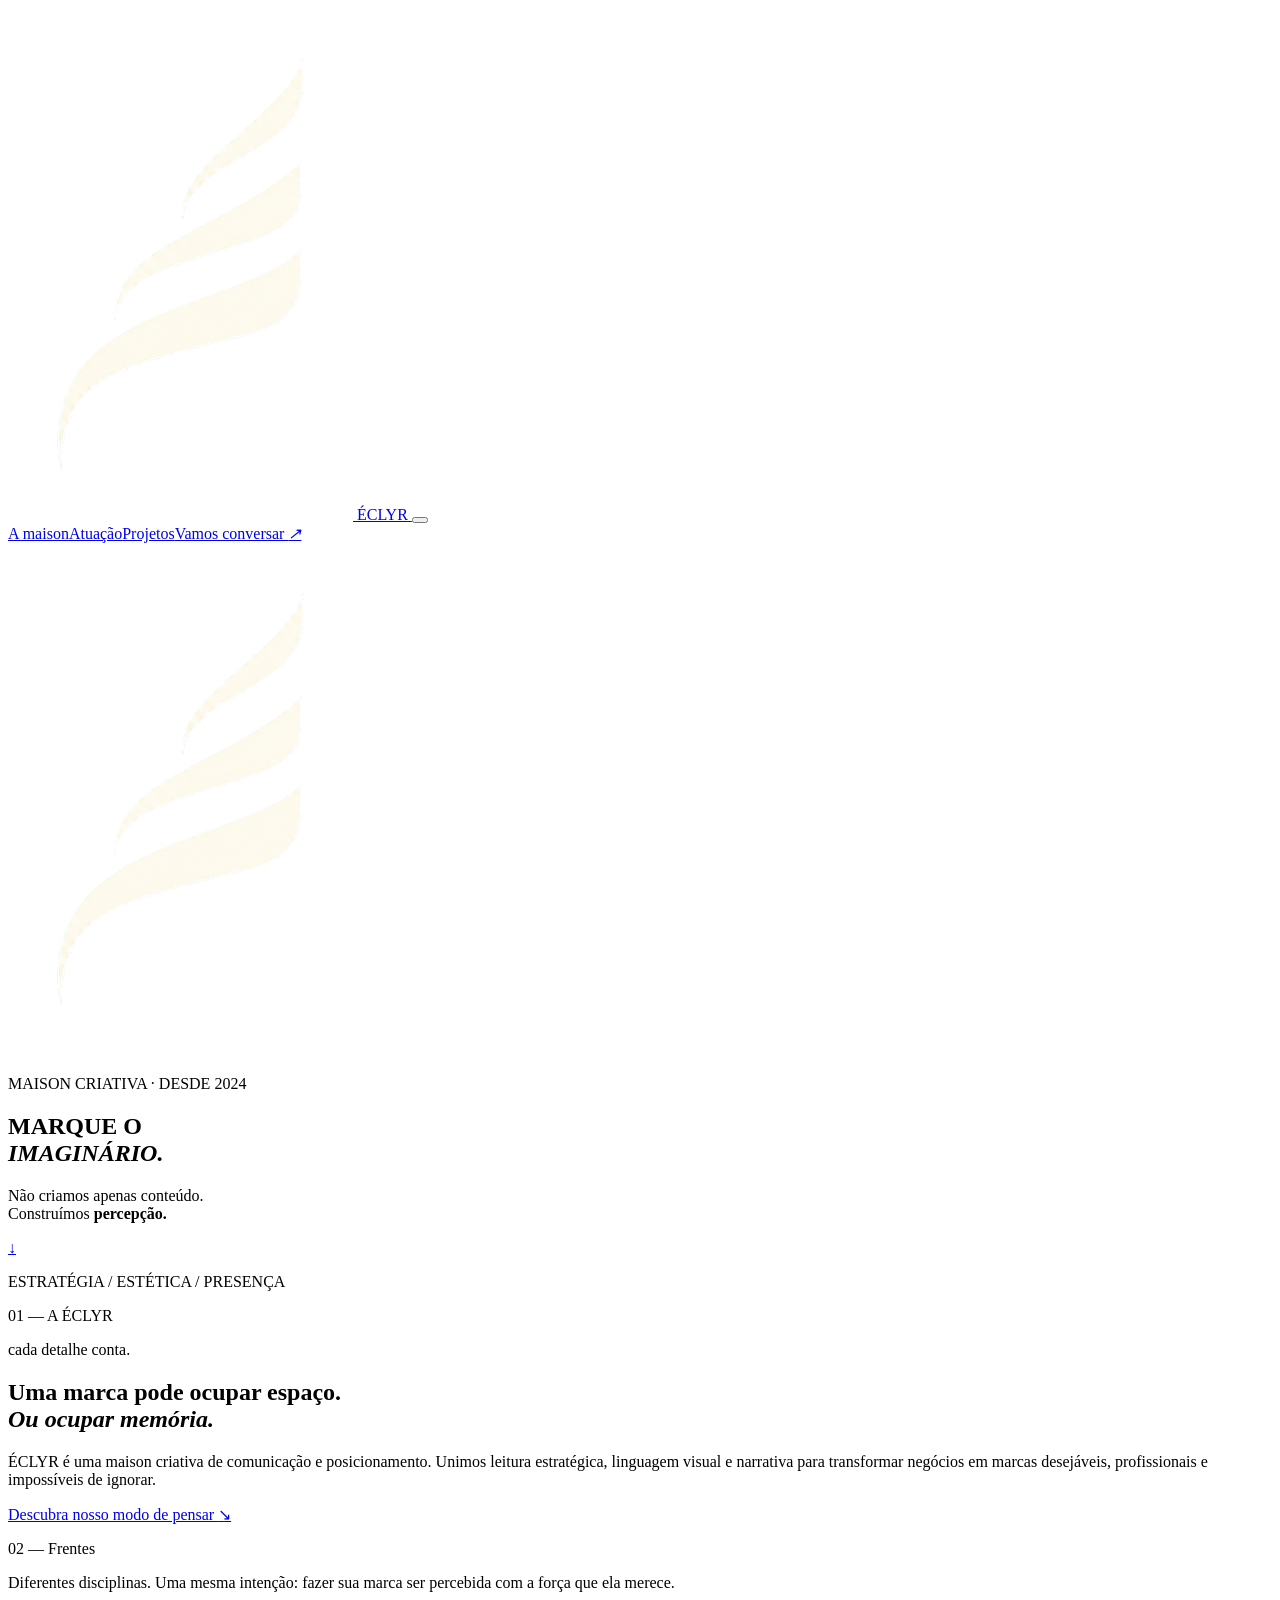
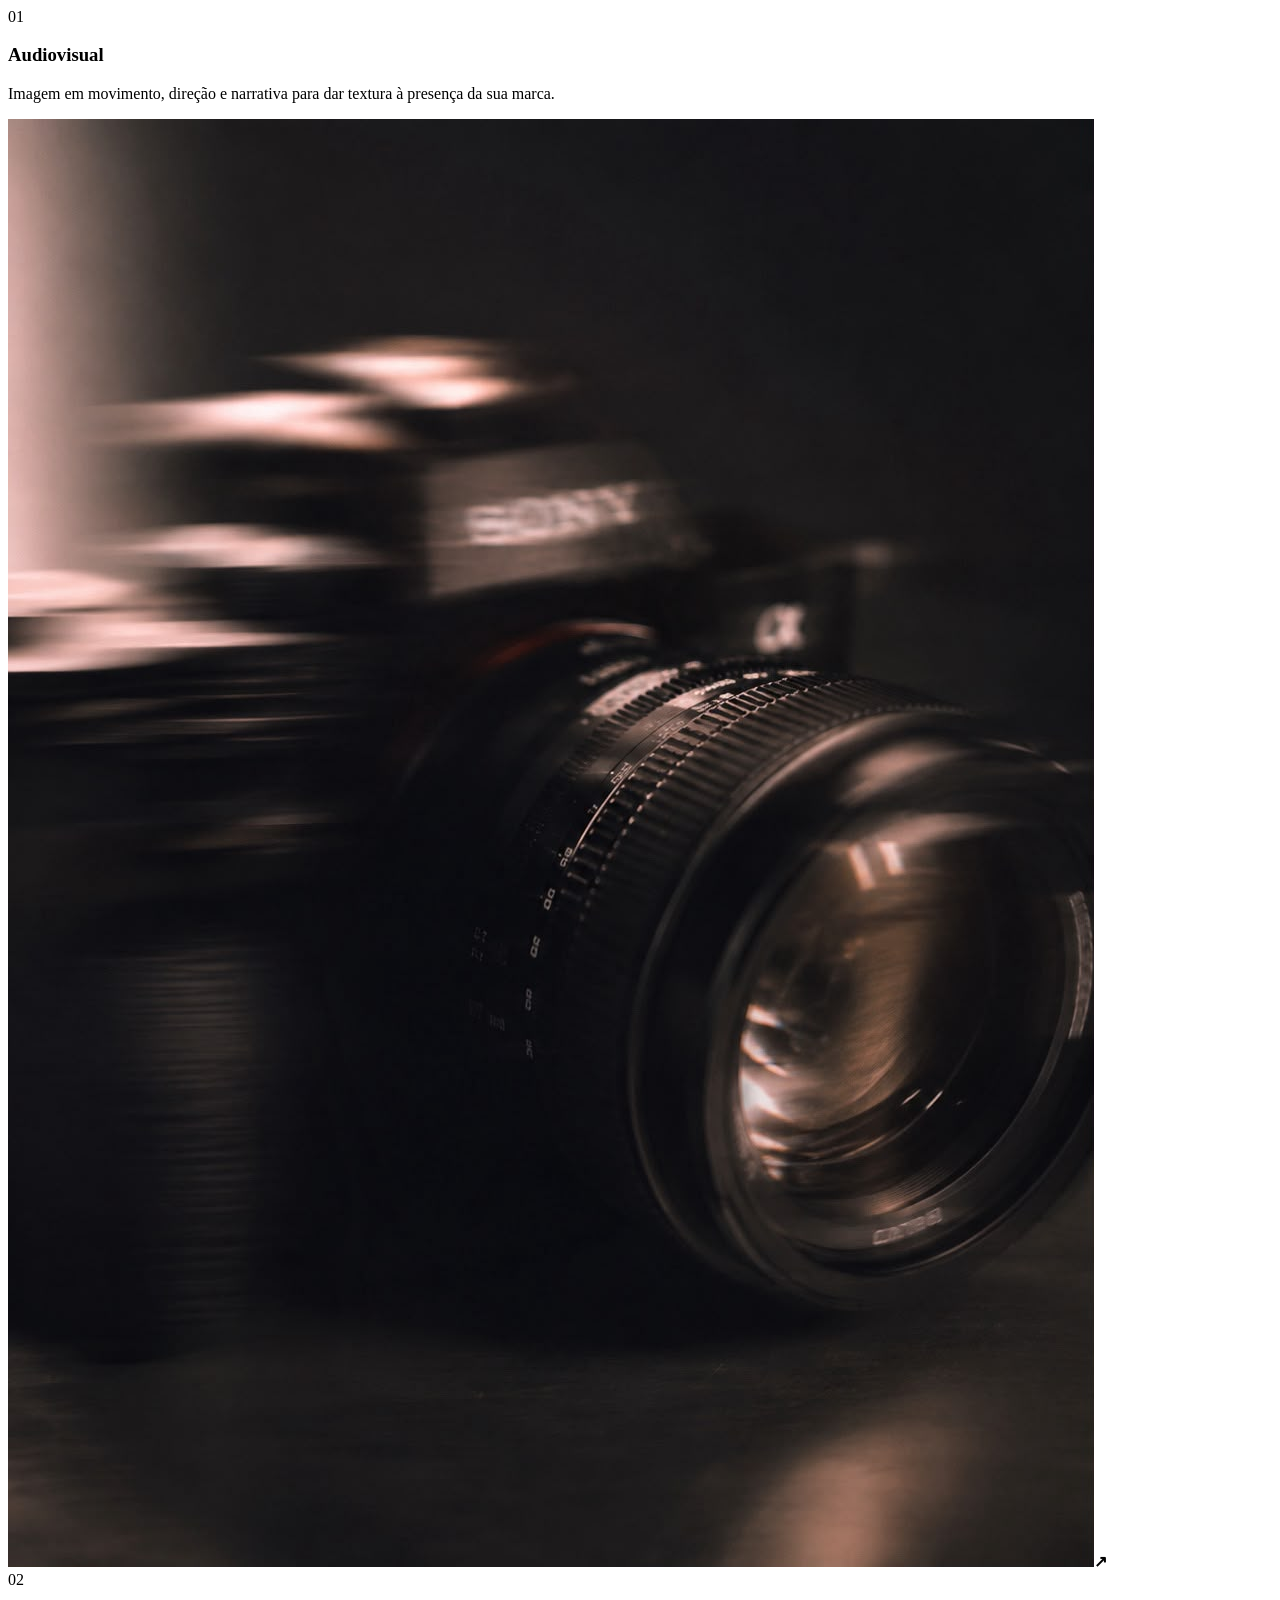
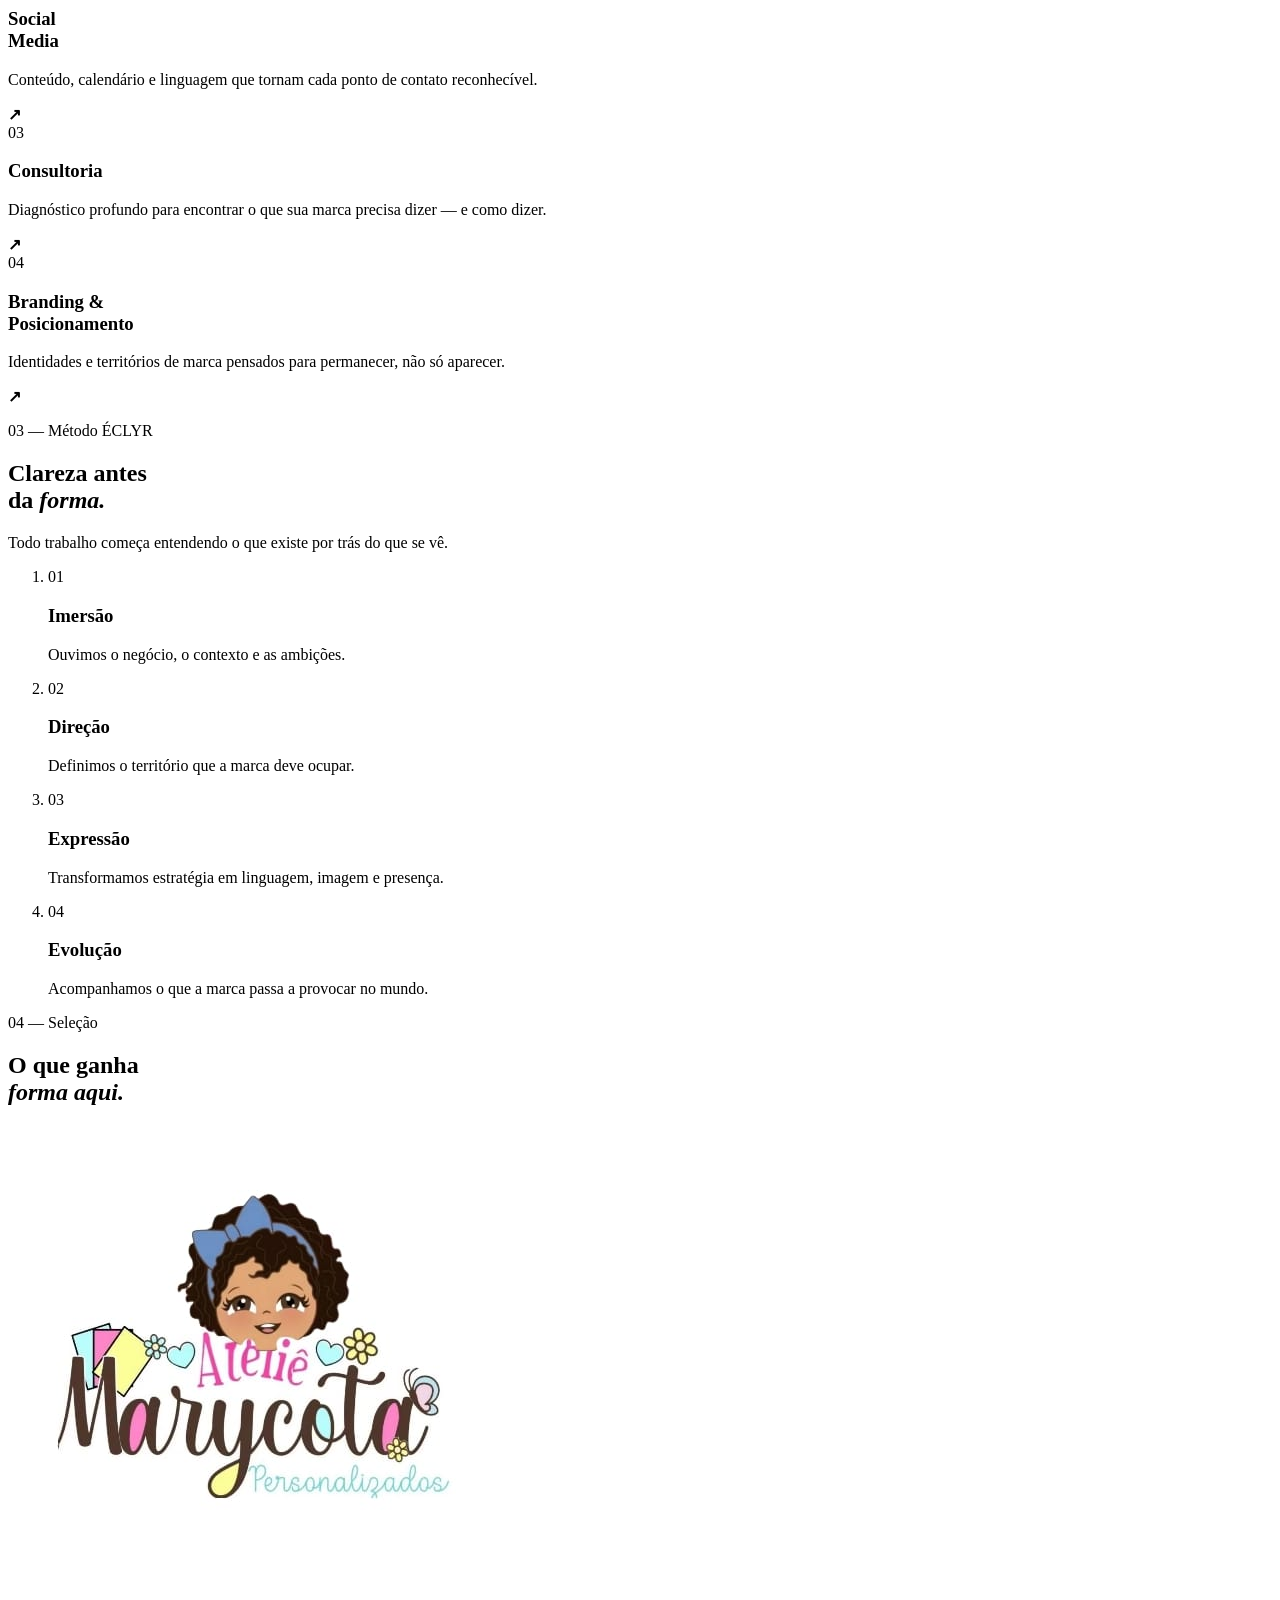
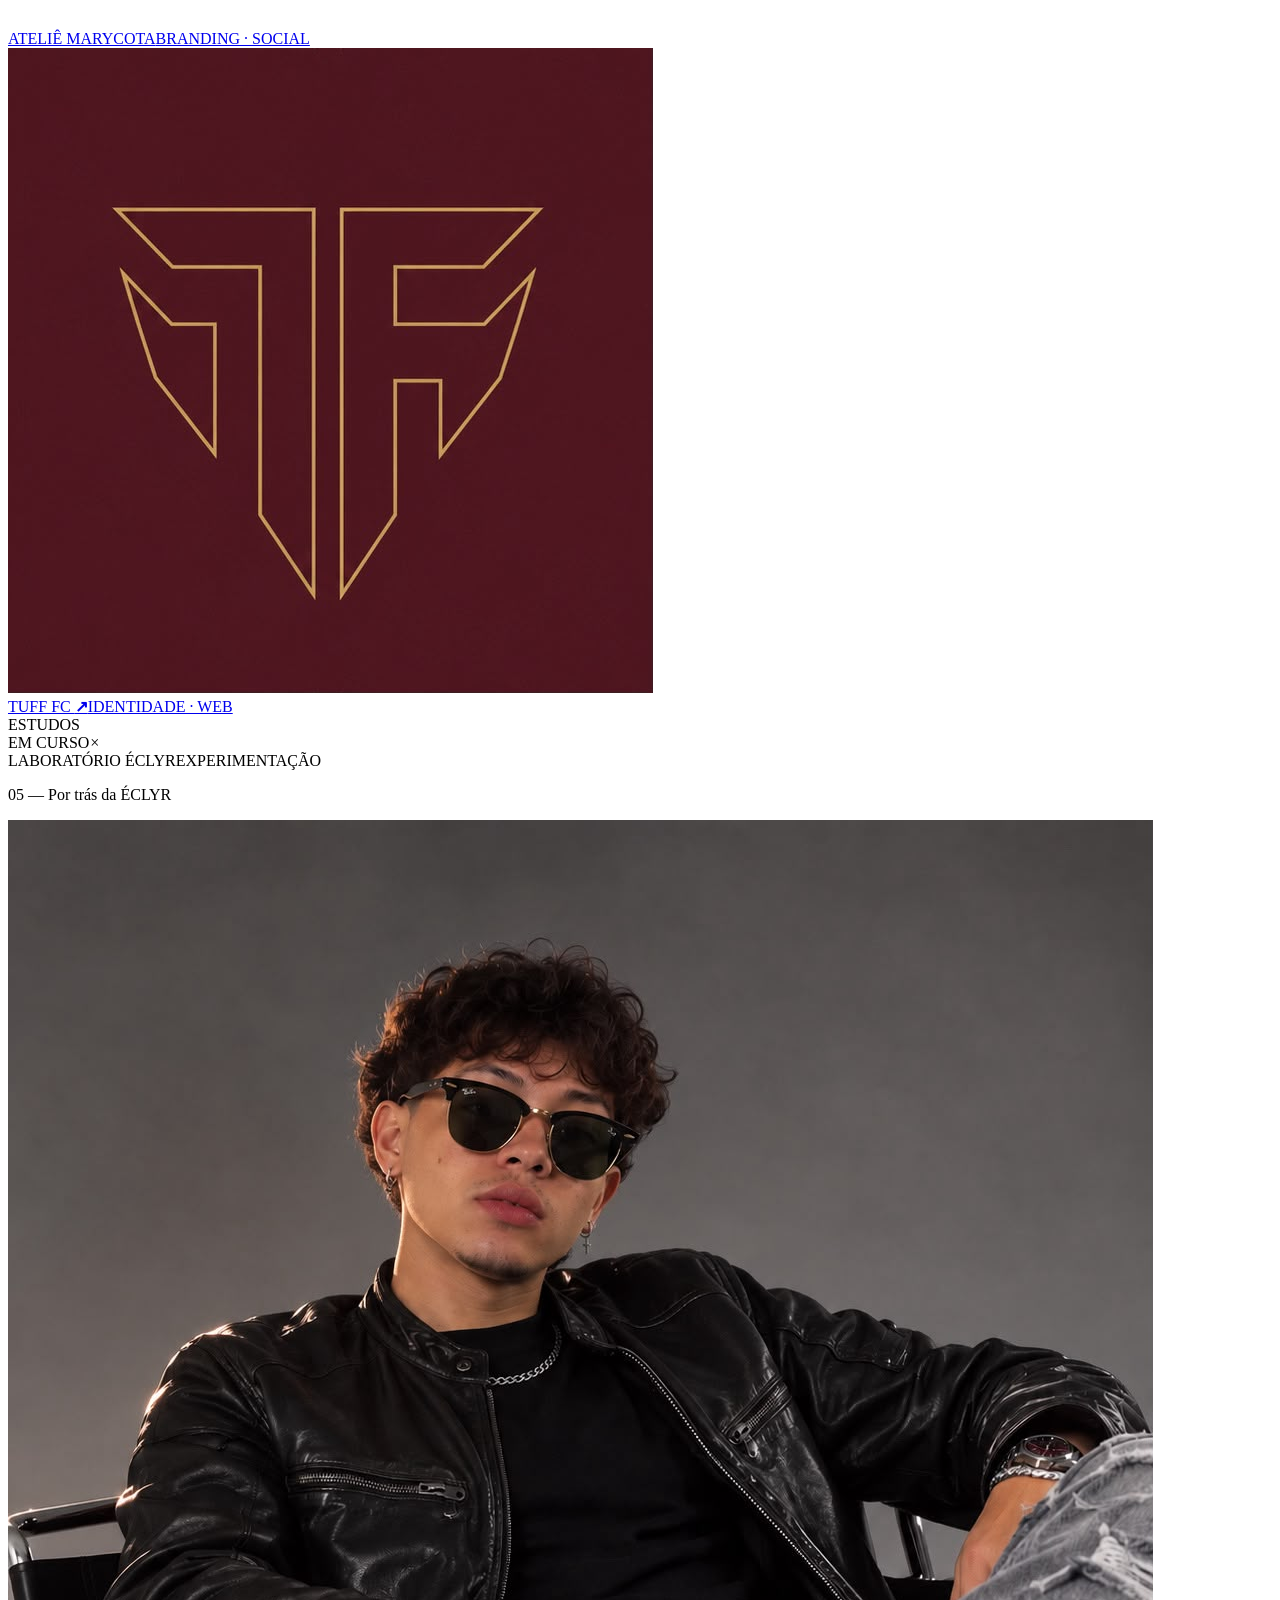
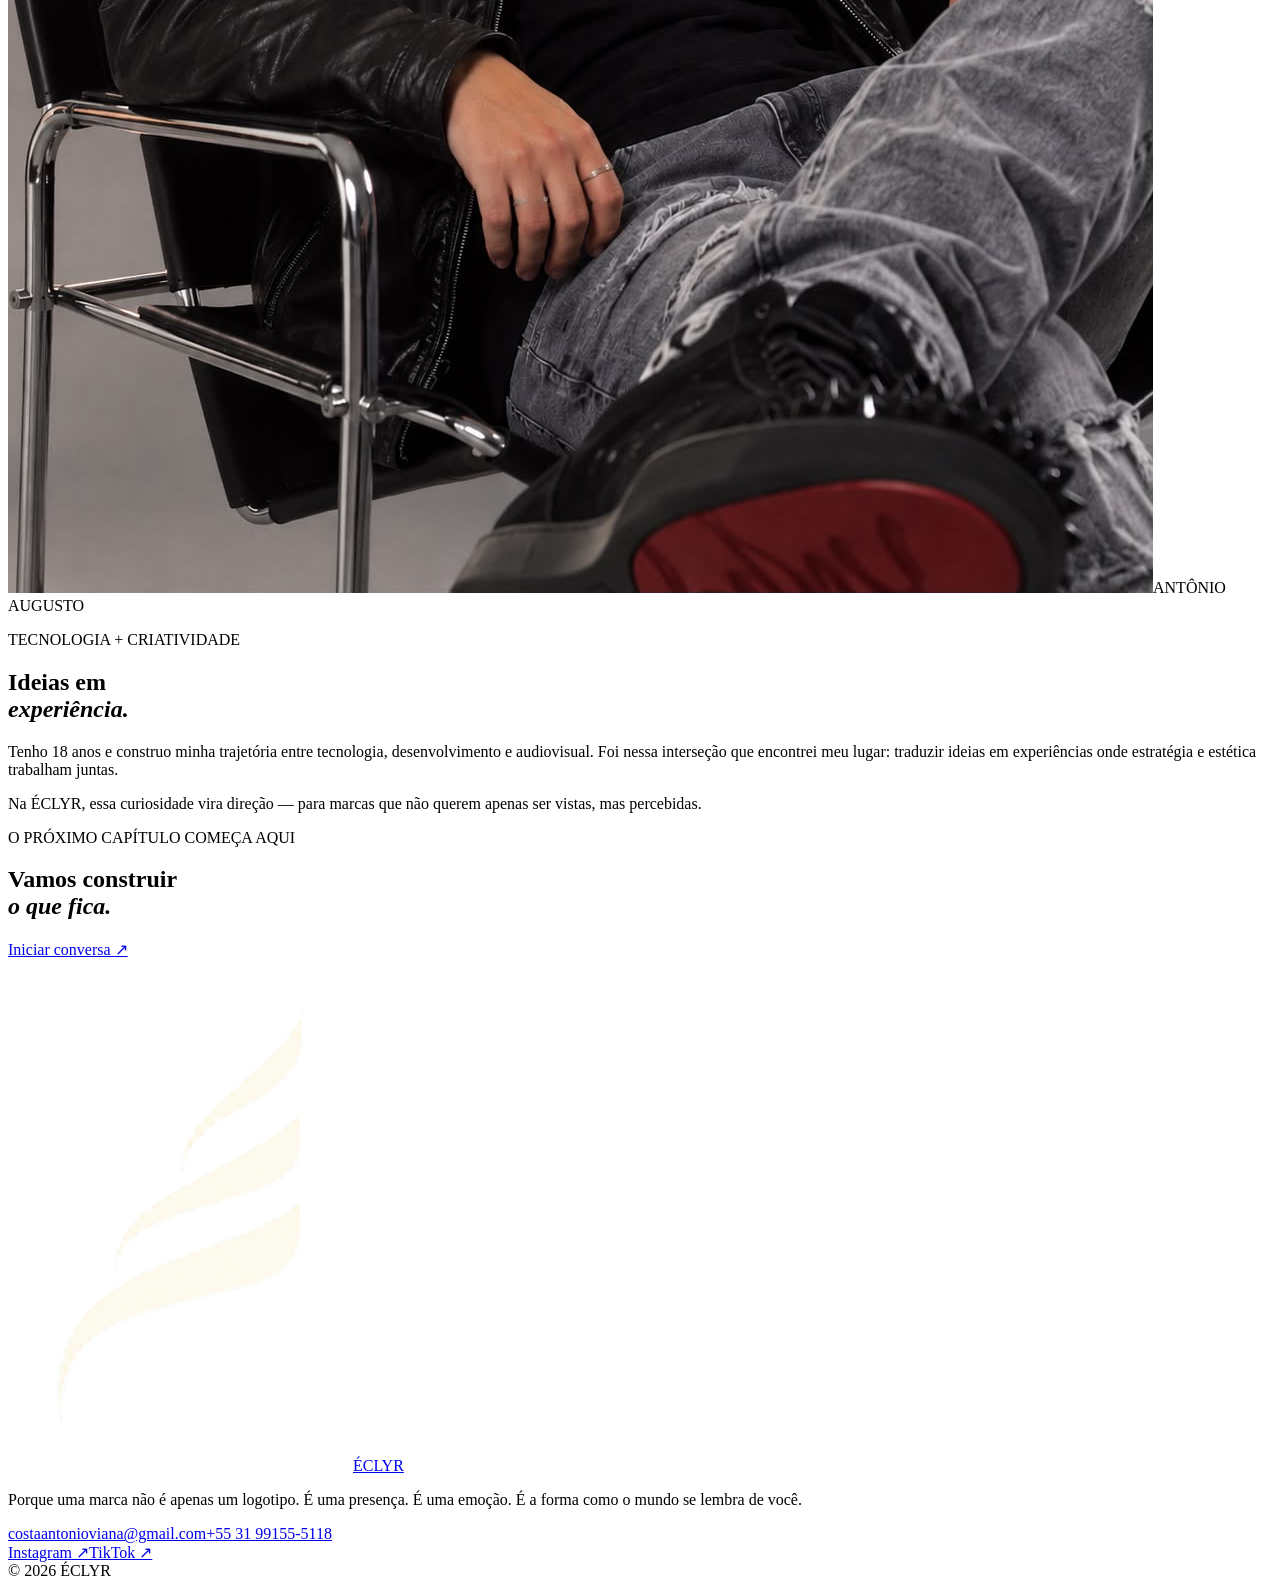
==== index.html @ 7d14228d "fix: SEO Site" ====
<!doctype html>
<html lang="pt-BR">
 <head>
    <meta charset="UTF-8">

    <meta name="viewport" content="width=device-width, initial-scale=1.0">

    <title>ÉCLYR — Branding, Estratégia e Comunicação</title>

    <meta
        name="description"
        content="A ÉCLYR é uma maison criativa de comunicação e posicionamento. Unimos estratégia, branding, audiovisual e social media para transformar negócios em marcas desejáveis, profissionais e memoráveis."
    >

    <meta name="author" content="ÉCLYR">

    <meta name="robots" content="index, follow">

    <link rel="canonical" href="https://eclyr.netlify.app/">

    <!-- Favicon -->
    <link rel="icon" type="image/png" href="assets/eclyr-icon.png">

    <!-- Open Graph -->
    <meta property="og:type" content="website">
    <meta property="og:site_name" content="ÉCLYR">
    <meta property="og:url" content="https://eclyr.netlify.app/">

    <meta
        property="og:title"
        content="ÉCLYR — Branding, Estratégia e Comunicação"
    >

    <meta
        property="og:description"
        content="Estratégia, estética e presença para marcas que querem ser percebidas."
    >

    <meta
        property="og:image"
        content="https://eclyr.netlify.app/assets/og-eclyr-image.jpg"
    >

    <meta property="og:image:width" content="1200">
    <meta property="og:image:height" content="630">

    <meta property="og:locale" content="pt_BR">

    <!-- Twitter / X -->
    <meta name="twitter:card" content="summary_large_image">

    <meta
        name="twitter:title"
        content="ÉCLYR — Branding, Estratégia e Comunicação"
    >

    <meta
        name="twitter:description"
        content="Estratégia, estética e presença para marcas que querem ser percebidas."
    >

    <meta
        name="twitter:image"
        content="https://eclyr.netlify.app/assets/og-image.jpg"
    >

    <!-- Structured Data -->
    <script type="application/ld+json">
    {
        "@context": "https://schema.org",
        "@type": "Organization",
        "name": "ÉCLYR",
        "url": "https://eclyr.netlify.app/",
        "logo": "https://eclyr.netlify.app/assets/eclyr-icon.png",
        "description": "Maison criativa de comunicação e posicionamento.",
        "sameAs": [
            "https://www.instagram.com/studioeclyr",
            "https://www.tiktok.com/@studio.eclyr"
        ]
    }
    </script>

    <!-- Seus CSS continuam aqui -->
    <link rel="stylesheet" href="style.css">

</head>
  <body>
    <div class="noise" aria-hidden="true"></div>
    <header class="site-header" id="topo">
      <a class="brand" href="#topo" aria-label="ÉCLYR, início">
        <img src="assets/eclyr-icon.png" alt="" />
        <span>ÉCLYR</span>
      </a>
      <button class="menu-toggle" aria-expanded="false" aria-controls="menu" aria-label="Abrir menu"><span></span><span></span></button>
      <nav id="menu" class="nav" aria-label="Navegação principal">
        <a href="#maison">A maison</a><a href="#frentes">Atuação</a><a href="#projetos">Projetos</a><a href="#contato" class="nav-cta">Vamos conversar <i>↗</i></a>
      </nav>
    </header>

    <main>
      <section class="hero" aria-labelledby="hero-title">
        <div class="hero-orb orb-one"></div><div class="hero-orb orb-two"></div><div class="hero-grid"></div><img class="hero-logo-image" src="assets/eclyr-icon.png" alt="" />
        <div class="hero-copy">
          <p class="eyebrow reveal">MAISON CRIATIVA · DESDE 2024</p>
          <h1 id="hero-title" class="reveal">MARQUE O<br /><em>IMAGINÁRIO.</em></h1>
          <div class="hero-bottom reveal">
            <p>Não criamos apenas conteúdo.<br />Construímos <strong>percepção.</strong></p>
            <a href="#maison" class="round-link" aria-label="Conheça a ÉCLYR"><span>↓</span></a>
          </div>
        </div>
        <p class="hero-side">ESTRATÉGIA / ESTÉTICA / PRESENÇA</p>
      </section>

      <section class="manifesto section" id="maison">
        <p class="section-index">01 — A ÉCLYR</p>
        <div class="manifesto-layout">
          <p class="overline">cada detalhe conta.</p>
          <h2>Uma marca pode ocupar espaço.<br /><em>Ou ocupar memória.</em></h2>
          <div class="manifesto-text"><p>ÉCLYR é uma maison criativa de comunicação e posicionamento. Unimos leitura estratégica, linguagem visual e narrativa para transformar negócios em marcas desejáveis, profissionais e impossíveis de ignorar.</p><a class="text-link" href="#frentes">Descubra nosso modo de pensar <span>↘</span></a></div>
        </div>
      </section>

      <section class="capabilities section" id="frentes">
        <div class="cap-head"><p class="section-index">02 — Frentes</p><p class="cap-intro">Diferentes disciplinas. Uma mesma intenção: fazer sua marca ser percebida com a força que ela merece.</p></div>
        <div class="cap-list">
          <article class="capability capability-audiovisual"><span>01</span><div><h3>Audiovisual</h3><p>Imagem em movimento, direção e narrativa para dar textura à presença da sua marca.</p></div><img class="cap-image" src="assets/camera.png" alt="Câmera em detalhe" /><b>↗</b></article>
          <article class="capability"><span>02</span><div><h3>Social<br />Media</h3><p>Conteúdo, calendário e linguagem que tornam cada ponto de contato reconhecível.</p></div><b>↗</b></article>
          <article class="capability"><span>03</span><div><h3>Consultoria</h3><p>Diagnóstico profundo para encontrar o que sua marca precisa dizer — e como dizer.</p></div><b>↗</b></article>
          <article class="capability"><span>04</span><div><h3>Branding &<br />Posicionamento</h3><p>Identidades e territórios de marca pensados para permanecer, não só aparecer.</p></div><b>↗</b></article>
        </div>
      </section>

      <section class="process section">
        <p class="section-index">03 — Método ÉCLYR</p>
        <div class="process-intro"><h2>Clareza antes<br />da <em>forma.</em></h2><p>Todo trabalho começa entendendo o que existe por trás do que se vê.</p></div>
        <ol class="steps"><li><span>01</span><h3>Imersão</h3><p>Ouvimos o negócio, o contexto e as ambições.</p></li><li><span>02</span><h3>Direção</h3><p>Definimos o território que a marca deve ocupar.</p></li><li><span>03</span><h3>Expressão</h3><p>Transformamos estratégia em linguagem, imagem e presença.</p></li><li><span>04</span><h3>Evolução</h3><p>Acompanhamos o que a marca passa a provocar no mundo.</p></li></ol>
      </section>

      <section class="projects section" id="projetos">
        <div class="projects-title"><p class="section-index">04 — Seleção</p><h2>O que ganha<br /><em>forma aqui.</em></h2></div>
        <div class="project-grid">
          <a class="project marycota" href="#contato" aria-label="Conversar sobre projeto Ateliê Marycota"><div class="project-art"><img src="assets/marycota.png" alt="Logo Ateliê Marycota Personalizados" /></div><div class="project-meta"><span>ATELIÊ MARYCOTA</span><span>BRANDING · SOCIAL</span></div></a>
          <a class="project tuff" href="https://tuff-site.vercel.app/" target="_blank" rel="noopener noreferrer" aria-label="Visitar site do projeto TUFF FC"><div class="project-art"><img src="assets/tuff.png" alt="Logo TUFF FC" /></div><div class="project-meta"><span>TUFF FC <b>↗</b></span><span>IDENTIDADE · WEB</span></div></a>
          <div class="project study"><div class="study-art"><span>ESTUDOS<br />EM CURSO</span><i>×</i></div><div class="project-meta"><span>LABORATÓRIO ÉCLYR</span><span>EXPERIMENTAÇÃO</span></div></div>
        </div>
      </section>

      <section class="founder section" id="antonio">
        <p class="section-index">05 — Por trás da ÉCLYR</p>
        <div class="founder-grid"><div class="portrait"><img src="assets/antonio.png" alt="Retrato de Antônio Augusto" /><span>ANTÔNIO<br />AUGUSTO</span></div><div class="founder-copy"><p class="overline">TECNOLOGIA + CRIATIVIDADE</p><h2>Ideias em<br /><em>experiência.</em></h2><p>Tenho 18 anos e construo minha trajetória entre tecnologia, desenvolvimento e audiovisual. Foi nessa interseção que encontrei meu lugar: traduzir ideias em experiências onde estratégia e estética trabalham juntas.</p><p>Na ÉCLYR, essa curiosidade vira direção — para marcas que não querem apenas ser vistas, mas percebidas.</p></div></div>
      </section>

      <section class="contact" id="contato">
        <div class="contact-orb"></div><p class="eyebrow">O PRÓXIMO CAPÍTULO COMEÇA AQUI</p><h2>Vamos construir<br /><em>o que fica.</em></h2><a class="contact-button" href="mailto:costaantonioviana@gmail.com">Iniciar conversa <span>↗</span></a>
      </section>
    </main>

    <footer><div class="footer-main"><a class="brand footer-brand" href="#topo"><img src="assets/eclyr-icon.png" alt="" /><span>ÉCLYR</span></a><p>Porque uma marca não é apenas um logotipo. É uma presença. É uma emoção. É a forma como o mundo se lembra de você.</p></div><div class="footer-bottom"><div><a href="mailto:costaantonioviana@gmail.com">costaantonioviana@gmail.com</a><a href="tel:+5531991555118">+55 31 99155-5118</a></div><div><a href="https://www.instagram.com/studioeclyr" target="_blank" rel="noopener noreferrer">Instagram ↗</a><a href="https://www.tiktok.com/@studio.eclyr?_r=1&_t=ZS-98lfRjrPjDF" target="_blank" rel="noopener noreferrer">TikTok ↗</a></div><span>© <span id="year"></span> ÉCLYR</span></div></footer>
    <script src="script.js"></script>
  </body>
</html>
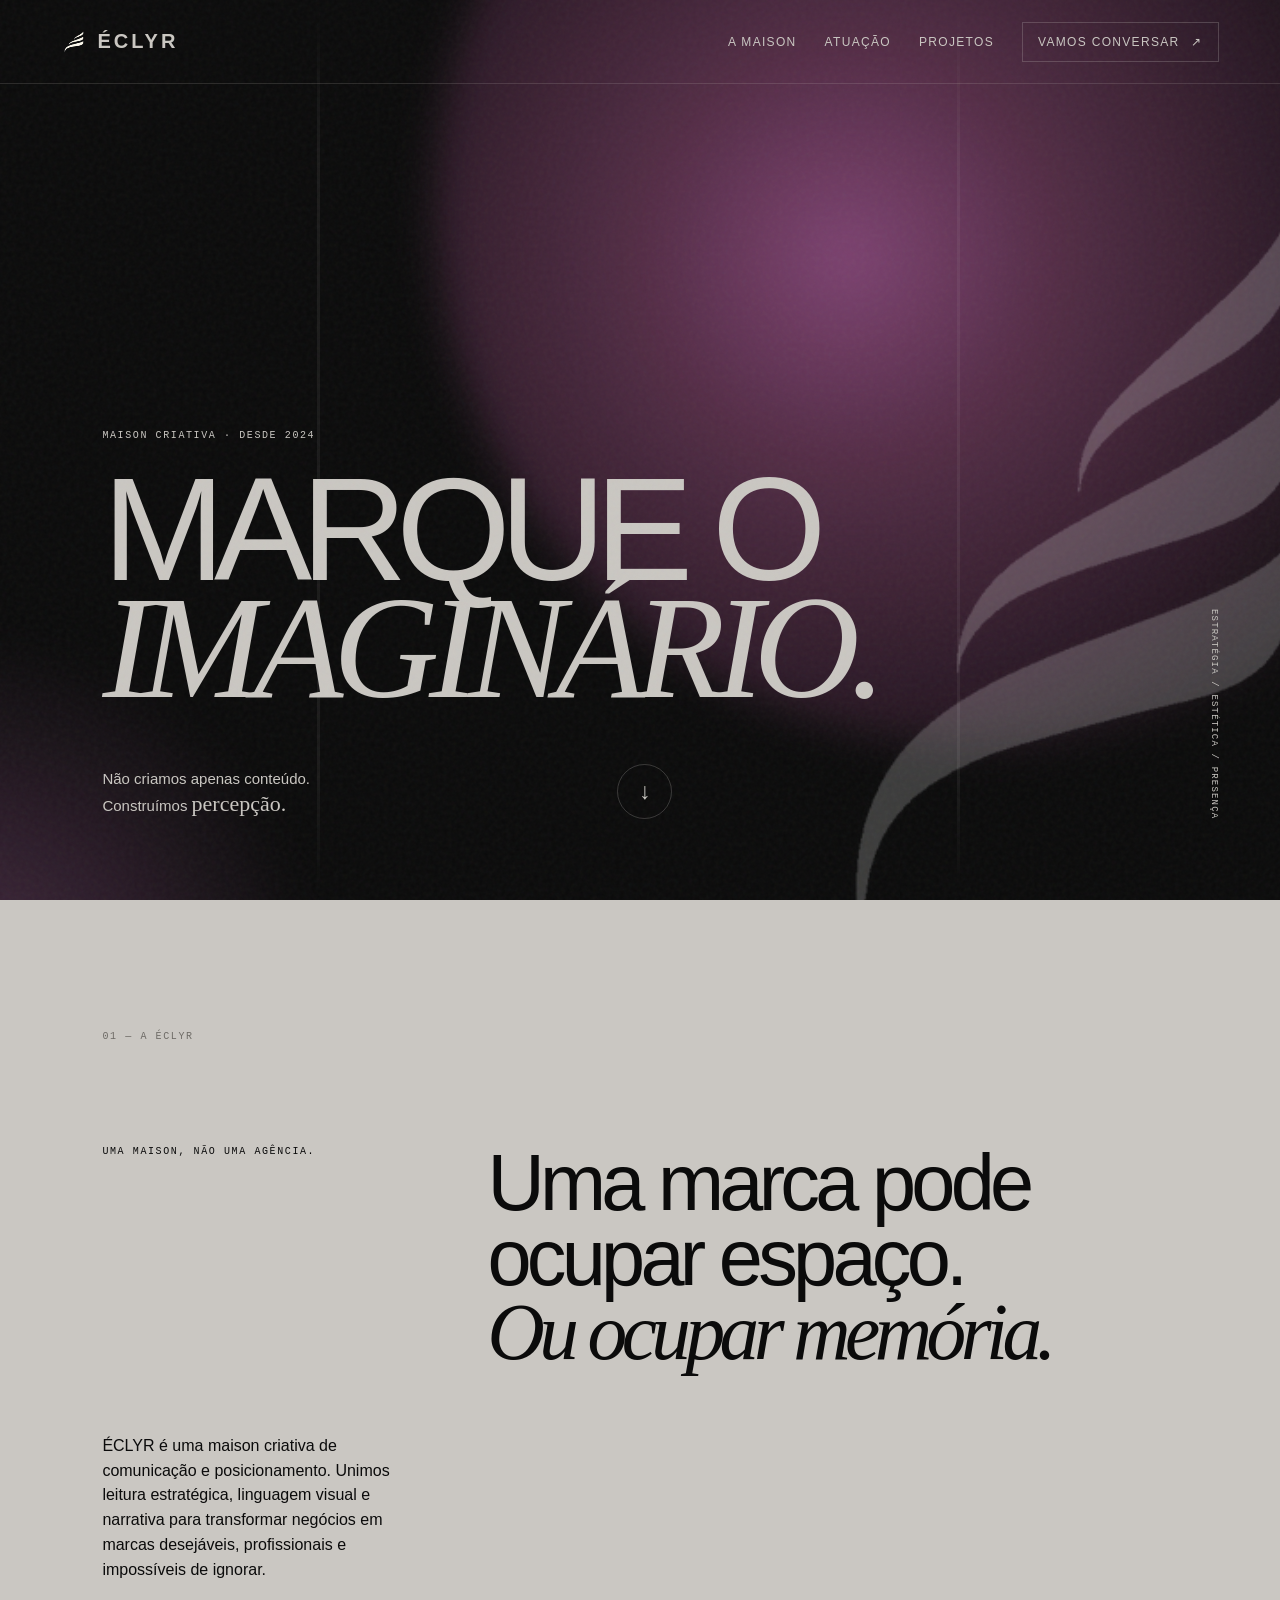
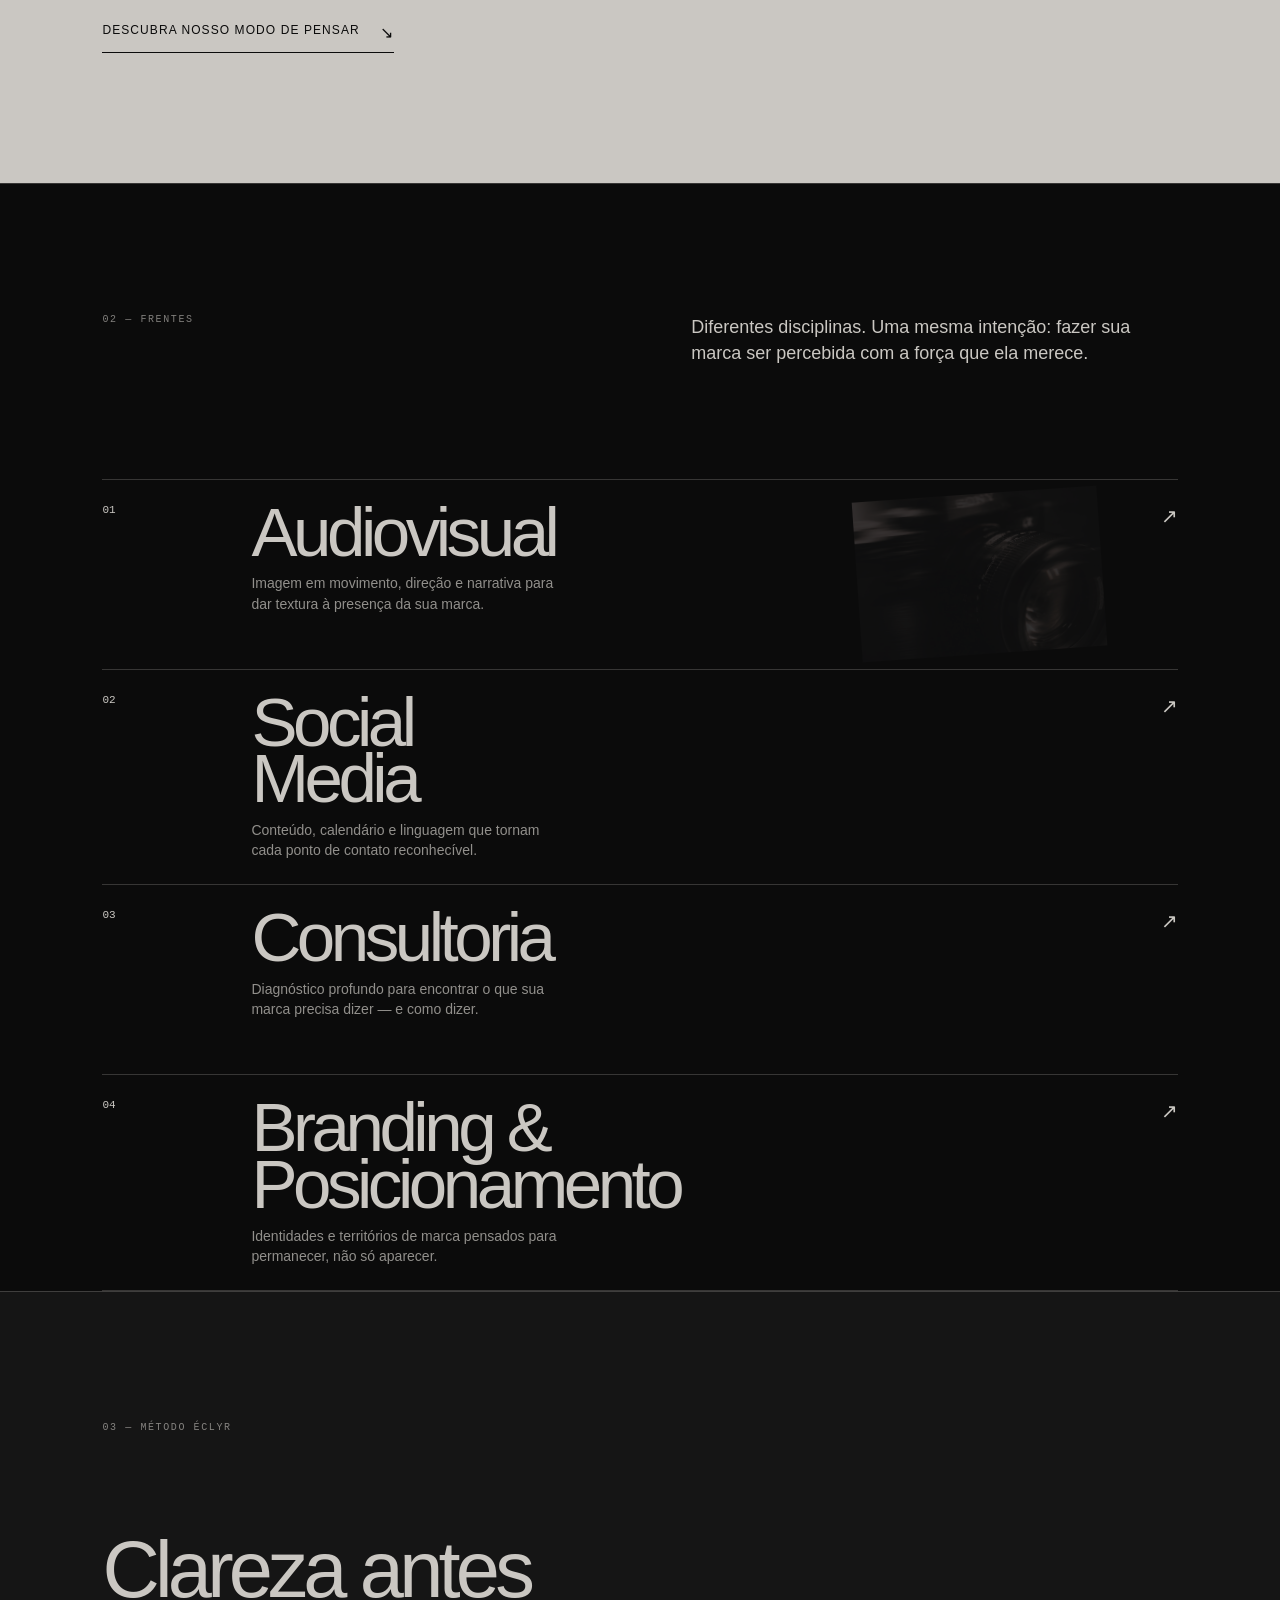
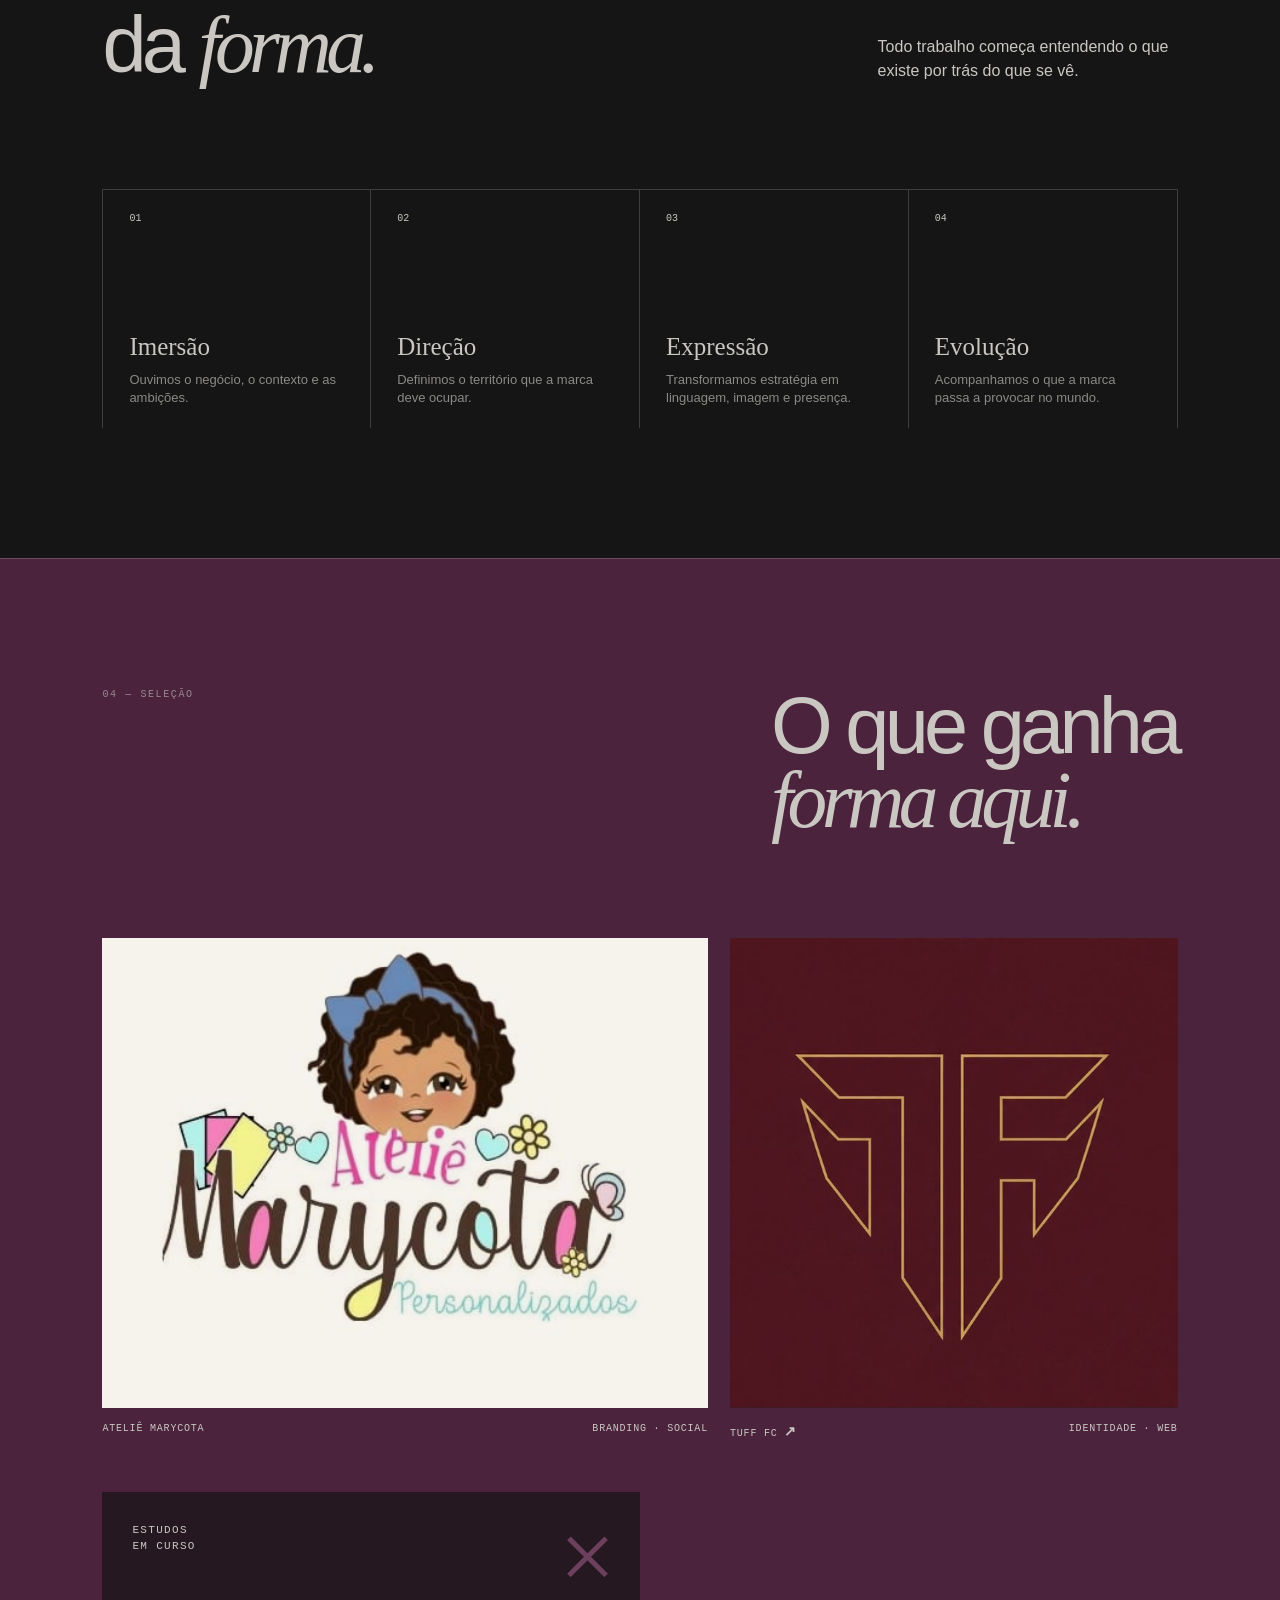
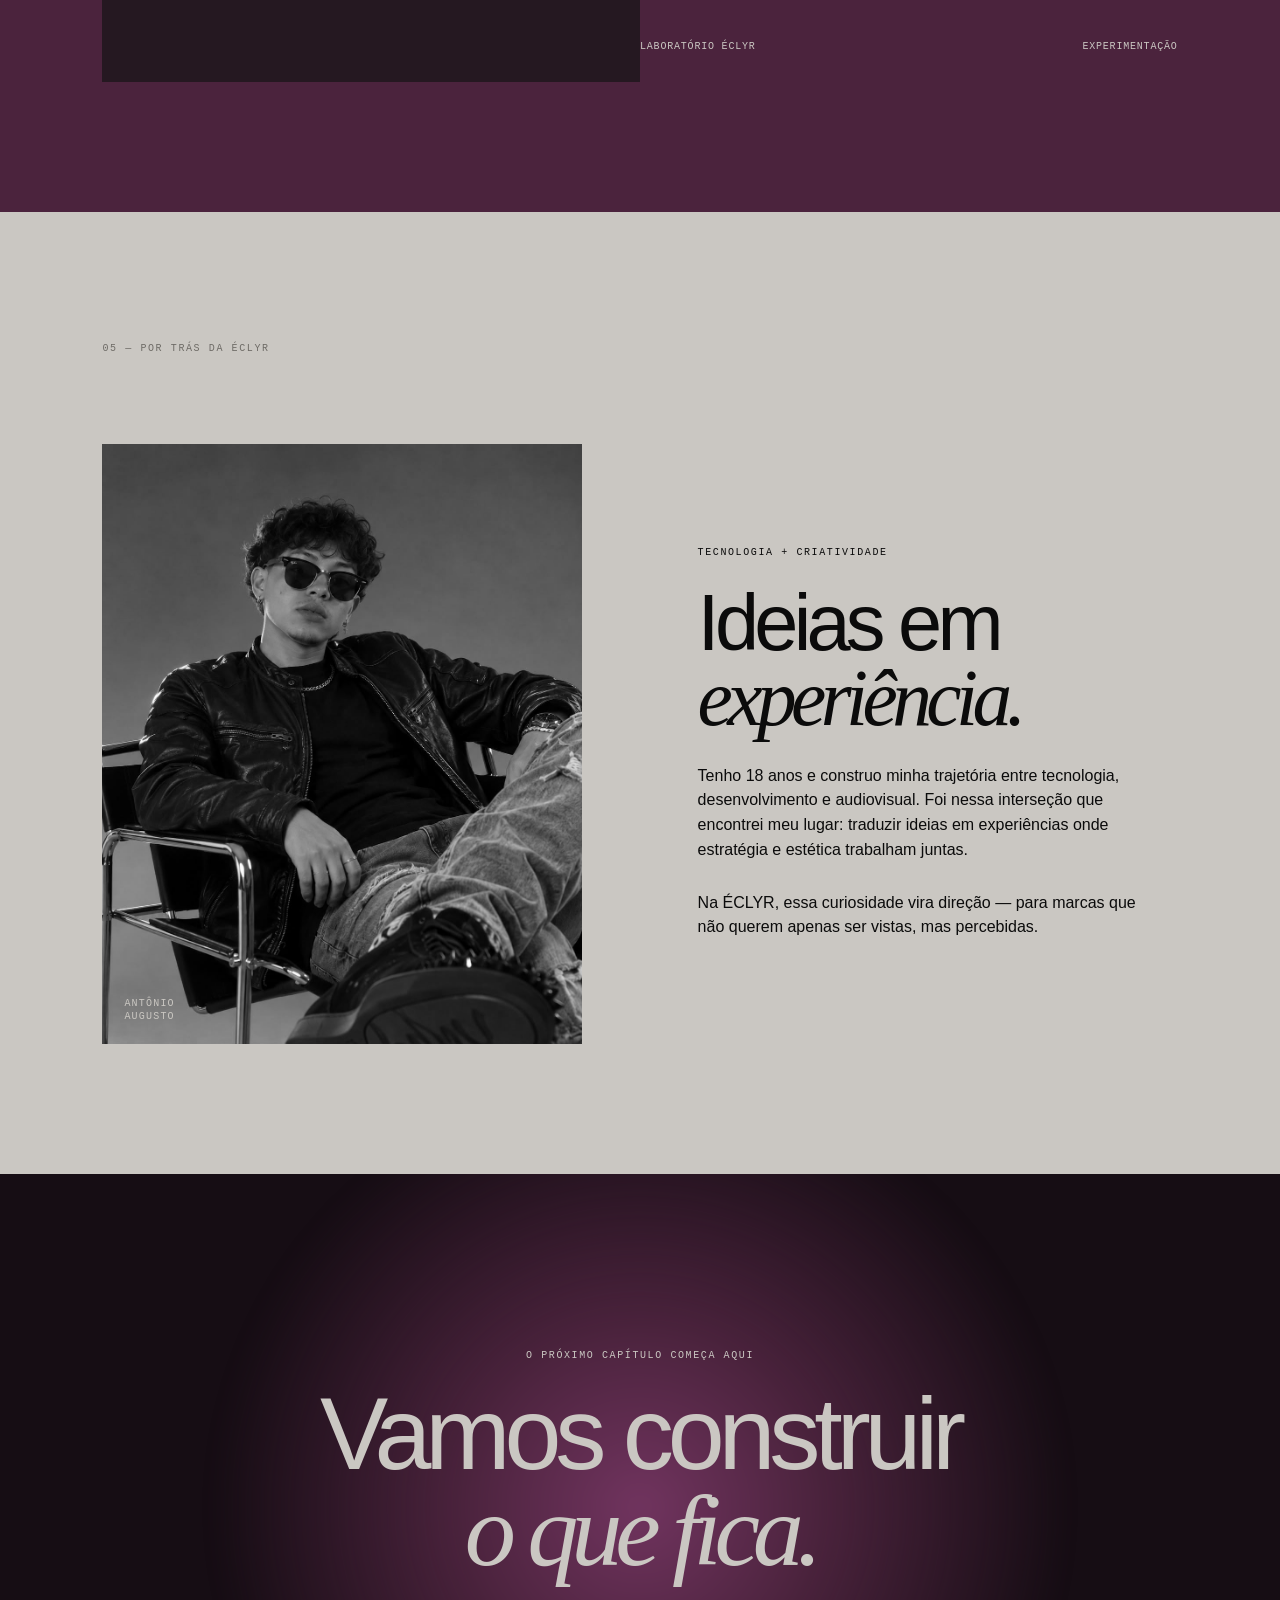
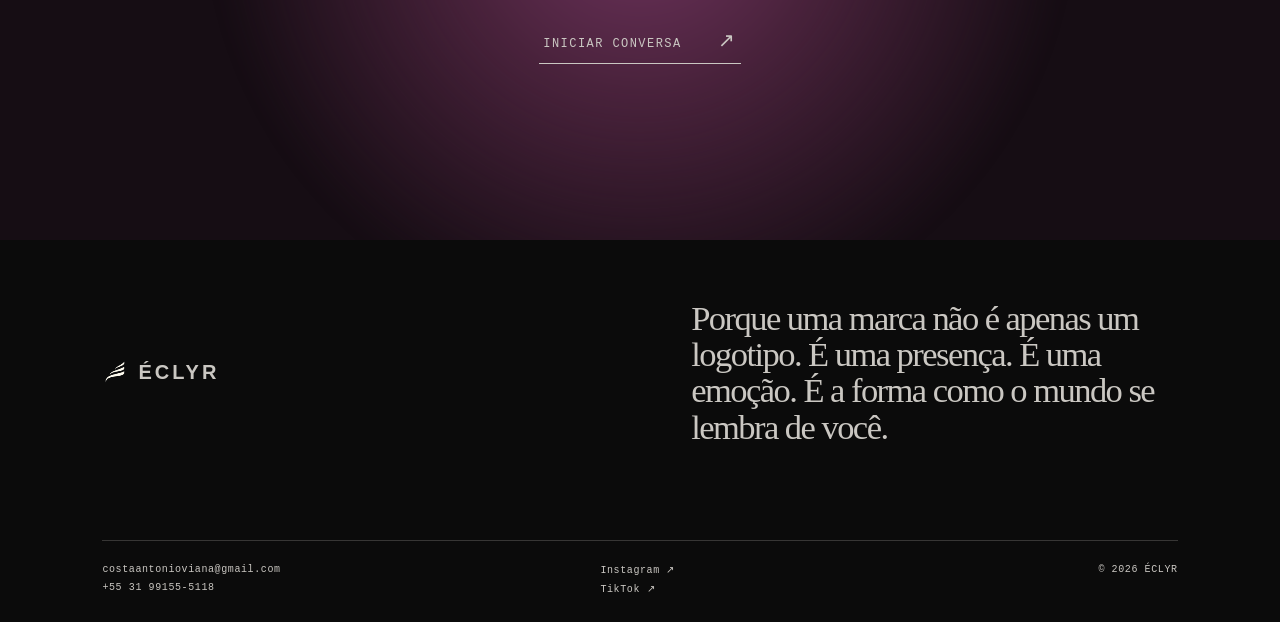
==== commit 84445423: "feat: atualização da landing page e SEO" ====
--- a/index.html
+++ b/index.html
@@ -1,89 +1,41 @@
 <!doctype html>
 <html lang="pt-BR">
- <head>
-    <meta charset="UTF-8">
-
-    <meta name="viewport" content="width=device-width, initial-scale=1.0">
-
-    <title>ÉCLYR — Branding, Estratégia e Comunicação</title>
-
-    <meta
-        name="description"
-        content="A ÉCLYR é uma maison criativa de comunicação e posicionamento. Unimos estratégia, branding, audiovisual e social media para transformar negócios em marcas desejáveis, profissionais e memoráveis."
-    >
-
-    <meta name="author" content="ÉCLYR">
-
-    <meta name="robots" content="index, follow">
-
-    <link rel="canonical" href="https://eclyr.netlify.app/">
-
-    <!-- Favicon -->
-    <link rel="icon" type="image/png" href="assets/eclyr-icon.png">
-
-    <!-- Open Graph -->
-    <meta property="og:type" content="website">
-    <meta property="og:site_name" content="ÉCLYR">
-    <meta property="og:url" content="https://eclyr.netlify.app/">
-
-    <meta
-        property="og:title"
-        content="ÉCLYR — Branding, Estratégia e Comunicação"
-    >
-
-    <meta
-        property="og:description"
-        content="Estratégia, estética e presença para marcas que querem ser percebidas."
-    >
-
-    <meta
-        property="og:image"
-        content="https://eclyr.netlify.app/assets/og-eclyr-image.jpg"
-    >
-
-    <meta property="og:image:width" content="1200">
-    <meta property="og:image:height" content="630">
-
-    <meta property="og:locale" content="pt_BR">
-
-    <!-- Twitter / X -->
-    <meta name="twitter:card" content="summary_large_image">
-
-    <meta
-        name="twitter:title"
-        content="ÉCLYR — Branding, Estratégia e Comunicação"
-    >
-
-    <meta
-        name="twitter:description"
-        content="Estratégia, estética e presença para marcas que querem ser percebidas."
-    >
-
-    <meta
-        name="twitter:image"
-        content="https://eclyr.netlify.app/assets/og-image.jpg"
-    >
-
-    <!-- Structured Data -->
+  <head>
+    <meta charset="UTF-8" />
+    <meta name="viewport" content="width=device-width, initial-scale=1.0" />
+    <meta name="description" content="ÉCLYR é uma maison criativa de comunicação e posicionamento. Construímos marcas memoráveis por meio de branding, audiovisual, social media e consultoria." />
+    <meta name="keywords" content="ÉCLYR, branding, posicionamento de marca, audiovisual, social media, consultoria de marca, identidade visual, comunicação criativa" />
+    <meta name="author" content="ÉCLYR" />
+    <meta name="robots" content="index, follow" />
+    <meta name="theme-color" content="#0B0B0B" />
+    <meta property="og:type" content="website" />
+    <meta property="og:locale" content="pt_BR" />
+    <meta property="og:site_name" content="ÉCLYR" />
+    <meta property="og:title" content="ÉCLYR — Construímos percepção" />
+    <meta property="og:description" content="Maison criativa de comunicação e posicionamento para marcas que querem ocupar memória." />
+    <meta name="twitter:card" content="summary" />
+    <meta name="twitter:title" content="ÉCLYR — Construímos percepção" />
+    <meta name="twitter:description" content="Branding, audiovisual, social media e consultoria para marcas memoráveis." />
+    <title>ÉCLYR | Branding, Audiovisual e Posicionamento de Marca</title>
+    <link rel="icon" type="image/png" href="assets/eclyr-icon.png" />
+    <link rel="stylesheet" href="styles.css" />
     <script type="application/ld+json">
-    {
+      {
         "@context": "https://schema.org",
-        "@type": "Organization",
+        "@type": "ProfessionalService",
         "name": "ÉCLYR",
-        "url": "https://eclyr.netlify.app/",
-        "logo": "https://eclyr.netlify.app/assets/eclyr-icon.png",
-        "description": "Maison criativa de comunicação e posicionamento.",
+        "description": "Maison criativa de comunicação e posicionamento. A ÉCLYR constrói percepção por meio de branding, audiovisual, social media e consultoria.",
+        "email": "costaantonioviana@gmail.com",
+        "telephone": "+5531991555118",
         "sameAs": [
-            "https://www.instagram.com/studioeclyr",
-            "https://www.tiktok.com/@studio.eclyr"
-        ]
-    }
+          "https://www.instagram.com/studioeclyr",
+          "https://www.tiktok.com/@studio.eclyr?_r=1&_t=ZS-98lfRjrPjDF"
+        ],
+        "areaServed": "Brasil",
+        "serviceType": ["Branding", "Posicionamento de marca", "Produção audiovisual", "Social media", "Consultoria"]
+      }
     </script>
-
-    <!-- Seus CSS continuam aqui -->
-    <link rel="stylesheet" href="style.css">
-
-</head>
+  </head>
   <body>
     <div class="noise" aria-hidden="true"></div>
     <header class="site-header" id="topo">
@@ -114,7 +66,7 @@
       <section class="manifesto section" id="maison">
         <p class="section-index">01 — A ÉCLYR</p>
         <div class="manifesto-layout">
-          <p class="overline">cada detalhe conta.</p>
+          <p class="overline">UMA MAISON, NÃO UMA AGÊNCIA.</p>
           <h2>Uma marca pode ocupar espaço.<br /><em>Ou ocupar memória.</em></h2>
           <div class="manifesto-text"><p>ÉCLYR é uma maison criativa de comunicação e posicionamento. Unimos leitura estratégica, linguagem visual e narrativa para transformar negócios em marcas desejáveis, profissionais e impossíveis de ignorar.</p><a class="text-link" href="#frentes">Descubra nosso modo de pensar <span>↘</span></a></div>
         </div>
@@ -147,11 +99,11 @@
 
       <section class="founder section" id="antonio">
         <p class="section-index">05 — Por trás da ÉCLYR</p>
-        <div class="founder-grid"><div class="portrait"><img src="assets/antonio.png" alt="Retrato de Antônio Augusto" /><span>ANTÔNIO<br />AUGUSTO</span></div><div class="founder-copy"><p class="overline">TECNOLOGIA + CRIATIVIDADE</p><h2>Ideias em<br /><em>experiência.</em></h2><p>Tenho 18 anos e construo minha trajetória entre tecnologia, desenvolvimento e audiovisual. Foi nessa interseção que encontrei meu lugar: traduzir ideias em experiências onde estratégia e estética trabalham juntas.</p><p>Na ÉCLYR, essa curiosidade vira direção — para marcas que não querem apenas ser vistas, mas percebidas.</p></div></div>
+        <div class="founder-grid"><div class="portrait"><img src="assets/antonio.png" alt="Retrato de Antônio Costa" /><span>ANTÔNIO<br />AUGUSTO</span></div><div class="founder-copy"><p class="overline">TECNOLOGIA + CRIATIVIDADE</p><h2>Ideias em<br /><em>experiência.</em></h2><p>Tenho 18 anos e construo minha trajetória entre tecnologia, desenvolvimento e audiovisual. Foi nessa interseção que encontrei meu lugar: traduzir ideias em experiências onde estratégia e estética trabalham juntas.</p><p>Na ÉCLYR, essa curiosidade vira direção — para marcas que não querem apenas ser vistas, mas percebidas.</p></div></div>
       </section>
 
       <section class="contact" id="contato">
-        <div class="contact-orb"></div><p class="eyebrow">O PRÓXIMO CAPÍTULO COMEÇA AQUI</p><h2>Vamos construir<br /><em>o que fica.</em></h2><a class="contact-button" href="mailto:costaantonioviana@gmail.com">Iniciar conversa <span>↗</span></a>
+        <div class="contact-orb"></div><p class="eyebrow">O PRÓXIMO CAPÍTULO COMEÇA AQUI</p><h2>Vamos construir<br /><em>o que fica.</em></h2><a class="contact-button" href="https://wa.me/5531991555118?text=Ol%C3%A1%2C%20vim%20pelo%20site%20da%20%C3%89CLYR%20e%20quero%20construir%20a%20percep%C3%A7%C3%A3o%20da%20minha%20marca." target="_blank" rel="noopener noreferrer" aria-label="Iniciar conversa com a ÉCLYR no WhatsApp">Iniciar conversa <span>↗</span></a>
       </section>
     </main>
 
--- a/styles.css
+++ b/styles.css
@@ -0,0 +1,12 @@
+:root{--ink:#0b0b0b;--charcoal:#262626;--wine:#4b233d;--bone:#cac7c2;--line:rgba(202,199,194,.23);--sans:Arial,sans-serif;--serif:Georgia,serif;--mono:'Courier New',monospace}*{box-sizing:border-box}html{scroll-behavior:smooth}body{margin:0;background:var(--ink);color:var(--bone);font-family:var(--sans);font-size:16px;overflow-x:hidden}.noise{position:fixed;inset:0;z-index:20;pointer-events:none;opacity:.05;background-image:url("data:image/svg+xml,%3Csvg viewBox='0 0 220 220' xmlns='http://www.w3.org/2000/svg'%3E%3Cfilter id='n'%3E%3CfeTurbulence type='fractalNoise' baseFrequency='.9' numOctaves='3' stitchTiles='stitch'/%3E%3C/filter%3E%3Crect width='100%25' height='100%25' filter='url(%23n)' opacity='.9'/%3E%3C/svg%3E")}a{color:inherit;text-decoration:none}.site-header{height:84px;padding:0 4.8vw;display:flex;align-items:center;justify-content:space-between;position:absolute;z-index:10;width:100%;border-bottom:1px solid rgba(202,199,194,.16)}.brand{display:flex;align-items:center;gap:10px;font-size:20px;font-weight:600;letter-spacing:.15em}.brand img{width:26px;height:26px}.nav{display:flex;align-items:center;gap:28px;font-size:12px;text-transform:uppercase;letter-spacing:.11em}.nav a{transition:color .2s}.nav a:hover{color:#fff}.nav-cta{border:1px solid var(--line);padding:12px 15px}.nav-cta i{font-style:normal;margin-left:7px}.menu-toggle{display:none;background:none;border:0;color:var(--bone)}
+.hero{min-height:100svh;position:relative;display:grid;align-items:end;padding:0 8vw 9vh;isolation:isolate;overflow:hidden;background:#0b0b0b}.hero-grid{z-index:-1;position:absolute;inset:0;background:linear-gradient(90deg,transparent 0 24.8%,rgba(202,199,194,.08) 24.8% 25%,transparent 25% 74.8%,rgba(202,199,194,.08) 74.8% 75%,transparent 75%);mask-image:linear-gradient(to bottom,transparent,#000 17%,#000 86%,transparent)}.hero-orb{position:absolute;z-index:-2;filter:blur(20px);border-radius:50%;mix-blend-mode:screen}.orb-one{width:min(85vw,1150px);aspect-ratio:1;right:-19vw;top:-38vh;background:radial-gradient(circle at 38% 55%,#783a6b 0, #4b233d 23%,#24101e 48%,transparent 70%);animation:drift 15s ease-in-out infinite alternate}.orb-two{width:62vw;aspect-ratio:1;left:-34vw;bottom:-38vw;background:radial-gradient(circle,#40223b 0,transparent 63%);animation:drift 12s ease-in-out infinite alternate-reverse}@keyframes drift{to{transform:translate(7vw,4vh) scale(1.12)}}.eyebrow,.overline,.section-index{font-family:var(--mono);font-size:10px;letter-spacing:.16em;text-transform:uppercase}.hero-copy{width:min(950px,100%)}h1,h2,h3,p{margin:0}h1{font-size:clamp(4rem,11.5vw,10.5rem);line-height:.79;font-weight:500;letter-spacing:-.075em}h1 em,h2 em{font-family:var(--serif);font-weight:500;letter-spacing:-.07em}.hero .eyebrow{margin-bottom:30px}.hero-bottom{margin-top:58px;display:flex;align-items:end;justify-content:space-between;width:min(570px,100%);font-size:15px;line-height:1.35}.hero-bottom strong{font-family:var(--serif);font-size:22px;font-weight:500}.round-link{border:1px solid var(--line);width:55px;height:55px;border-radius:50%;display:grid;place-items:center;font-size:23px;transition:background .25s,transform .25s}.round-link:hover{background:var(--bone);color:var(--ink);transform:translateY(4px)}.hero-side{position:absolute;right:4.8vw;bottom:9vh;font:9px var(--mono);letter-spacing:.13em;writing-mode:vertical-rl}
+.section{padding:130px 8vw;border-top:1px solid var(--line);opacity:0;transform:translateY(24px);transition:opacity .8s ease,transform .8s ease}.section.is-visible,.reveal.is-visible,.contact.is-visible{opacity:1;transform:none}.section-index{color:rgba(202,199,194,.62)}.manifesto{background:var(--bone);color:var(--ink)}.manifesto .section-index{color:#6e6b66}.manifesto-layout{margin-top:104px;display:grid;grid-template-columns:1fr 2.15fr;gap:5vw}.manifesto h2,.process h2,.projects h2,.founder h2,.contact h2{font-size:clamp(2.7rem,6.2vw,6.3rem);line-height:.94;font-weight:500;letter-spacing:-.06em}.manifesto-text{align-self:end;max-width:415px;font-size:16px;line-height:1.55}.text-link{display:inline-flex;margin-top:38px;border-bottom:1px solid var(--ink);padding-bottom:7px;font-size:12px;text-transform:uppercase;letter-spacing:.09em}.text-link span{margin-left:20px;font-size:16px}.capabilities{padding-bottom:0}.cap-head{display:grid;grid-template-columns:1fr 1fr;gap:8vw}.cap-intro{max-width:440px;font-size:18px;line-height:1.45}.cap-list{margin-top:112px}.capability{min-height:190px;border-top:1px solid var(--line);padding:24px 0;display:grid;grid-template-columns:12% 1fr auto;gap:20px;transition:padding .35s,background .35s}.capability:last-child{border-bottom:1px solid var(--line)}.capability:hover{background:var(--wine);padding-left:2vw;padding-right:2vw}.capability>span,.capability>b{font:11px var(--mono);font-weight:400}.capability>b{font-size:20px}.capability h3{font:500 clamp(2.5rem,5.4vw,5.6rem)/.82 var(--sans);letter-spacing:-.065em}.capability p{max-width:315px;margin-top:13px;font-size:14px;line-height:1.45;color:rgba(202,199,194,.7)}
+.process{background:#151515}.process-intro{display:flex;justify-content:space-between;align-items:end;margin:100px 0 106px}.process-intro p{max-width:300px;font-size:16px;line-height:1.5}.steps{list-style:none;margin:0;padding:0;display:grid;grid-template-columns:repeat(4,1fr);border-top:1px solid var(--line)}.steps li{min-height:238px;padding:23px 26px 20px;border-right:1px solid var(--line);display:flex;flex-direction:column}.steps li:first-child{border-left:1px solid var(--line)}.steps span{font:10px var(--mono)}.steps h3{font:500 25px var(--serif);margin-top:auto}.steps p{font-size:13px;line-height:1.4;margin-top:10px;color:rgba(202,199,194,.65)}.projects{background:var(--wine)}.projects-title{display:flex;justify-content:space-between;align-items:start}.project-grid{margin-top:100px;display:grid;grid-template-columns:1.15fr .85fr;gap:22px}.project{display:block}.project-art{height:470px;overflow:hidden;position:relative}.marycota .project-art{background:#d6b8a8;color:#732b3b}.flower{position:absolute;font-size:clamp(9rem,19vw,16rem);font-family:var(--serif);line-height:1}.f1{top:-8%;left:4%;transform:rotate(26deg)}.f2{bottom:-13%;right:-2%;transform:rotate(-33deg);color:#9d4b58}.mary-type{position:absolute;left:10%;top:43%;font:italic clamp(2.5rem,6vw,5rem) var(--serif);color:#fff8ec;transform:rotate(-8deg)}.tuff .project-art{background:#b8bab5;color:#111;display:grid;place-items:center}.tuff-mark{font:500 clamp(5rem,12vw,10rem)/.65 var(--sans);letter-spacing:-.11em;text-align:center}.tuff-mark i{font-family:var(--serif);font-weight:500}.tuff-line{position:absolute;height:2px;background:#111;width:150%;transform:rotate(-35deg)}.project-meta{padding:15px 0 30px;display:flex;justify-content:space-between;font:10px var(--mono);letter-spacing:.08em}.project-meta b{font-size:14px}.study{grid-column:1/-1;display:grid;grid-template-columns:1fr 1fr;align-items:end}.study-art{background:#251821;height:190px;position:relative;padding:30px;font:11px/1.5 var(--mono);letter-spacing:.12em}.study-art i{position:absolute;right:23px;top:15px;font:100px var(--serif);line-height:1;color:#6c405d}.study .project-meta{margin:0}.founder{background:var(--bone);color:var(--ink)}.founder .section-index{color:#6e6b66}.founder-grid{margin-top:90px;display:grid;grid-template-columns:1fr 1fr;gap:9vw;align-items:center}.portrait{height:600px;position:relative;background:#5c5953;overflow:hidden}.portrait img{width:100%;height:100%;object-fit:cover;filter:grayscale(1);transition:transform .5s}.portrait:hover img{transform:scale(1.04)}.portrait span{position:absolute;left:22px;bottom:20px;color:var(--bone);font:10px/1.35 var(--mono);letter-spacing:.12em}.founder-copy{max-width:500px}.founder-copy .overline{margin-bottom:28px}.founder-copy>p:not(.overline){font-size:16px;line-height:1.55;margin-top:28px;max-width:450px}.contact{opacity:0;transform:translateY(24px);position:relative;overflow:hidden;min-height:74vh;display:flex;flex-direction:column;align-items:center;justify-content:center;text-align:center;padding:90px 20px;background:#160d14}.contact-orb{position:absolute;width:min(80vw,900px);aspect-ratio:1;border-radius:50%;background:radial-gradient(circle,#71345f 0,#4b233d 28%,transparent 67%);filter:blur(10px);z-index:0;animation:drift 13s ease infinite alternate}.contact>*:not(.contact-orb){position:relative;z-index:1}.contact .eyebrow{margin-bottom:25px}.contact h2{font-size:clamp(3.3rem,8vw,8rem)}.contact-button{margin-top:48px;border-bottom:1px solid var(--bone);padding:0 4px 10px;text-transform:uppercase;font:12px var(--mono);letter-spacing:.12em}.contact-button span{font-size:20px;margin-left:28px}footer{background:var(--ink);padding:60px 8vw 27px}.footer-main{display:grid;grid-template-columns:1fr 1fr;gap:8vw;padding-bottom:95px}.footer-main p{max-width:470px;font:500 clamp(1.6rem,2.7vw,2.65rem)/1.05 var(--serif);letter-spacing:-.045em}.footer-bottom{border-top:1px solid var(--line);padding-top:23px;display:grid;grid-template-columns:1fr 1fr auto;gap:30px;font:10px var(--mono);letter-spacing:.06em}.footer-bottom div{display:flex;flex-direction:column;gap:7px}.footer-bottom a:hover{text-decoration:underline}
+@media (max-width:700px){.site-header{height:70px;padding:0 6vw}.brand{font-size:17px}.nav{display:none;position:absolute;top:70px;left:0;width:100%;padding:24px 6vw 32px;background:var(--ink);border-bottom:1px solid var(--line);flex-direction:column;align-items:flex-start;gap:22px}.nav.is-open{display:flex}.nav-cta{width:100%}.menu-toggle{display:flex;width:42px;height:42px;align-items:center;justify-content:center;flex-direction:column;gap:6px}.menu-toggle span{display:block;width:20px;height:1px;background:currentColor;transition:transform .2s}.menu-toggle.is-open span:first-child{transform:translateY(3.5px) rotate(45deg)}.menu-toggle.is-open span:last-child{transform:translateY(-3.5px) rotate(-45deg)}.hero{padding:0 6vw 7vh}.hero-side{display:none}.hero-bottom{margin-top:48px}.section{padding:80px 6vw}.manifesto-layout{margin-top:62px;display:block}.manifesto h2{margin-top:36px}.manifesto-text{margin-top:42px}.cap-head{display:block}.cap-intro{margin-top:35px}.cap-list{margin-top:65px}.capability{min-height:0;grid-template-columns:13% 1fr auto;padding:20px 0}.capability h3{font-size:2.7rem}.capability p{font-size:13px}.process-intro{display:block;margin:65px 0}.process-intro p{margin-top:30px}.steps{grid-template-columns:1fr 1fr}.steps li{min-height:185px;padding:18px}.steps li:nth-child(3){border-left:1px solid var(--line);border-top:1px solid var(--line)}.projects-title{display:block}.projects-title h2{margin-top:32px}.project-grid{margin-top:60px;display:block}.project-art{height:370px}.study{display:block}.study-art{height:150px}.founder-grid{margin-top:62px;display:block}.portrait{height:460px}.founder-copy{margin-top:55px}.contact{min-height:64vh}.footer-main{display:block;padding-bottom:65px}.footer-main p{margin-top:42px}.footer-bottom{grid-template-columns:1fr 1fr}.footer-bottom>span{grid-column:1/-1;margin-top:13px}.reveal{opacity:0;transform:translateY(20px);transition:opacity .8s ease,transform .8s ease}}
+@media (prefers-reduced-motion:reduce){*,*:before,*:after{animation-duration:.01ms!important;transition-duration:.01ms!important;scroll-behavior:auto!important}.section,.reveal,.contact{opacity:1;transform:none}}
+
+/* Imagens originais da ÉCLYR e dos projetos */
+.hero-logo-image{position:absolute;z-index:-1;right:-8vw;top:13vh;width:min(48vw,670px);opacity:.2;mix-blend-mode:screen;filter:saturate(.7) contrast(1.1)}
+.capability-audiovisual{position:relative;overflow:hidden}.capability-audiovisual>b{grid-column:3;grid-row:1}.cap-image{position:absolute;right:7%;top:50%;width:245px;height:160px;object-fit:cover;transform:translateY(-50%) rotate(-4deg);opacity:.18;transition:opacity .35s,transform .35s;mix-blend-mode:screen;filter:saturate(.55);pointer-events:none}.capability-audiovisual:hover .cap-image{opacity:.82;transform:translateY(-50%) rotate(2deg)}
+.marycota .project-art{background:#f6f3ed}.marycota .project-art img{width:100%;height:100%;object-fit:cover;mix-blend-mode:multiply;transition:transform .6s}.tuff .project-art{background:#53161d}.tuff .project-art img{width:100%;height:100%;object-fit:cover;transition:transform .6s}.project:hover .project-art img{transform:scale(1.05)}
+@media (max-width:700px){.hero-logo-image{width:87vw;right:-27vw;top:20vh;opacity:.14}.cap-image{display:block;right:-16%;width:165px;height:110px;opacity:.14}}
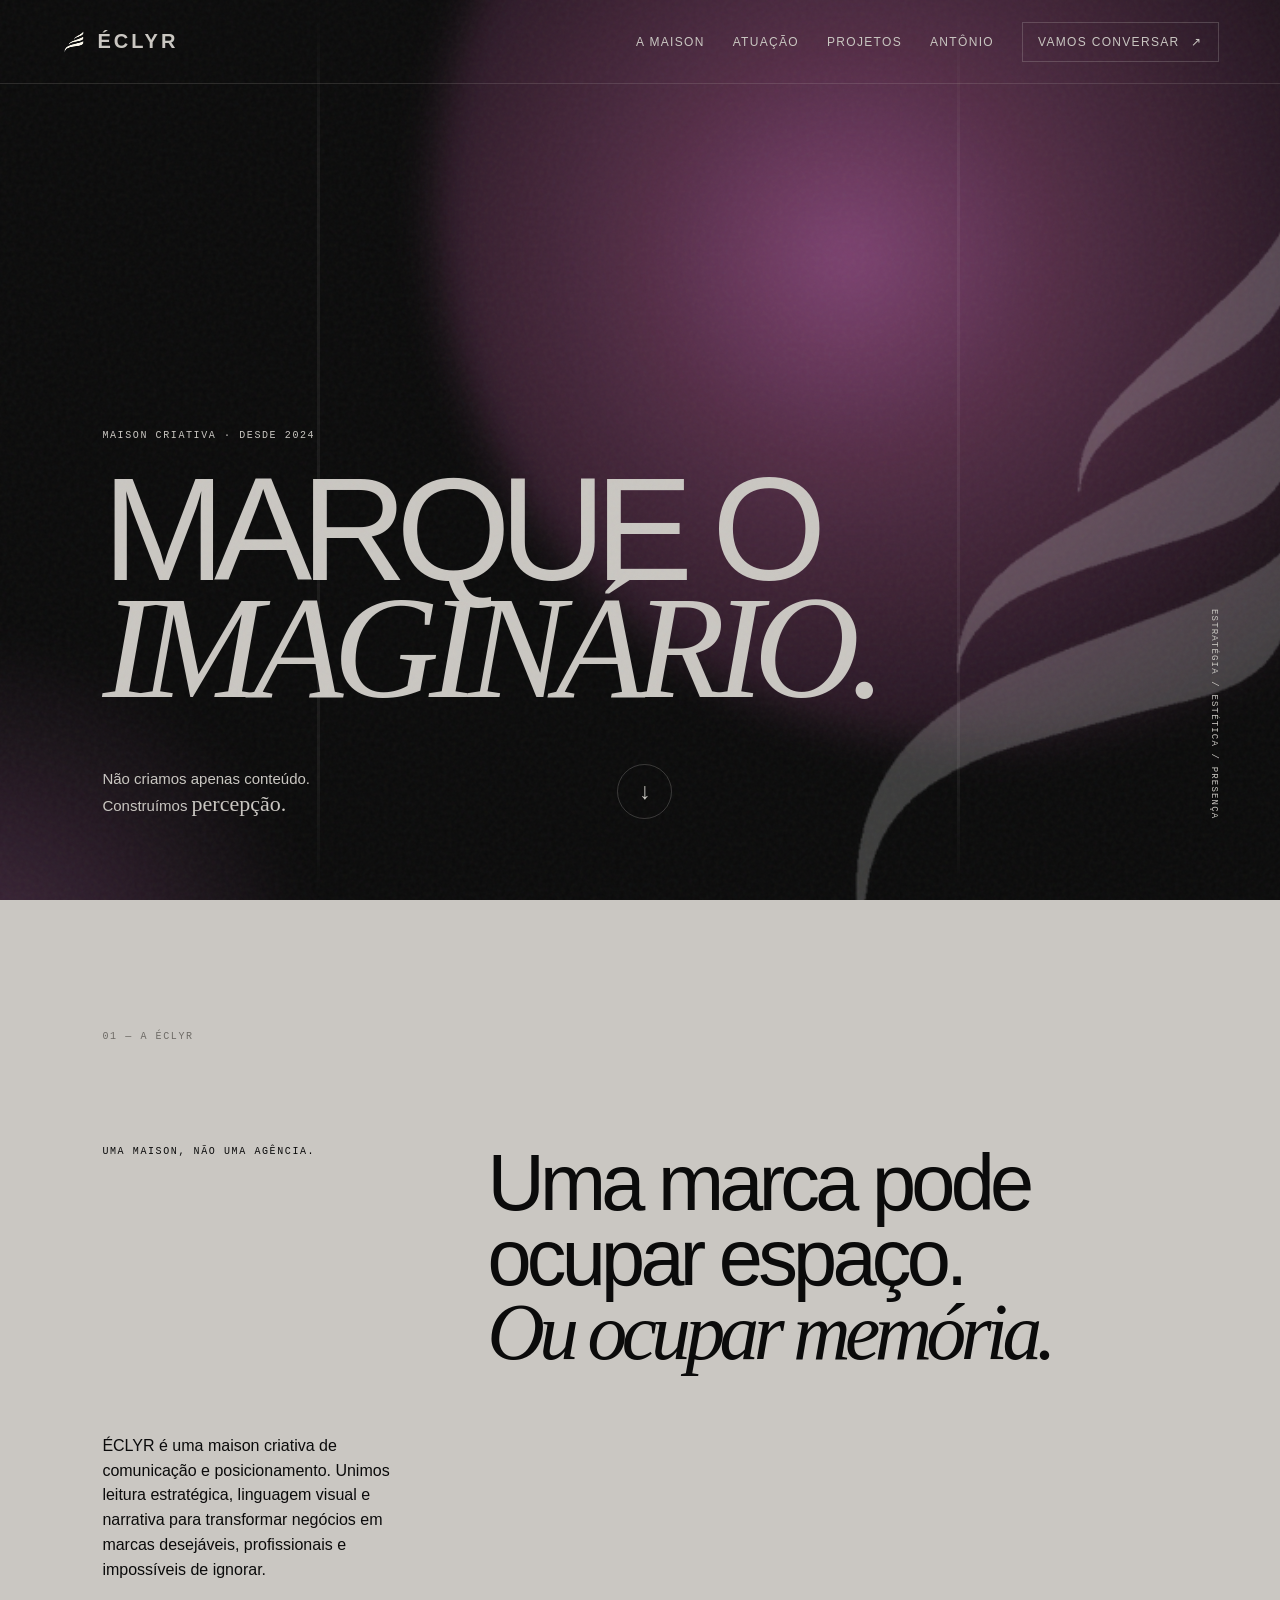
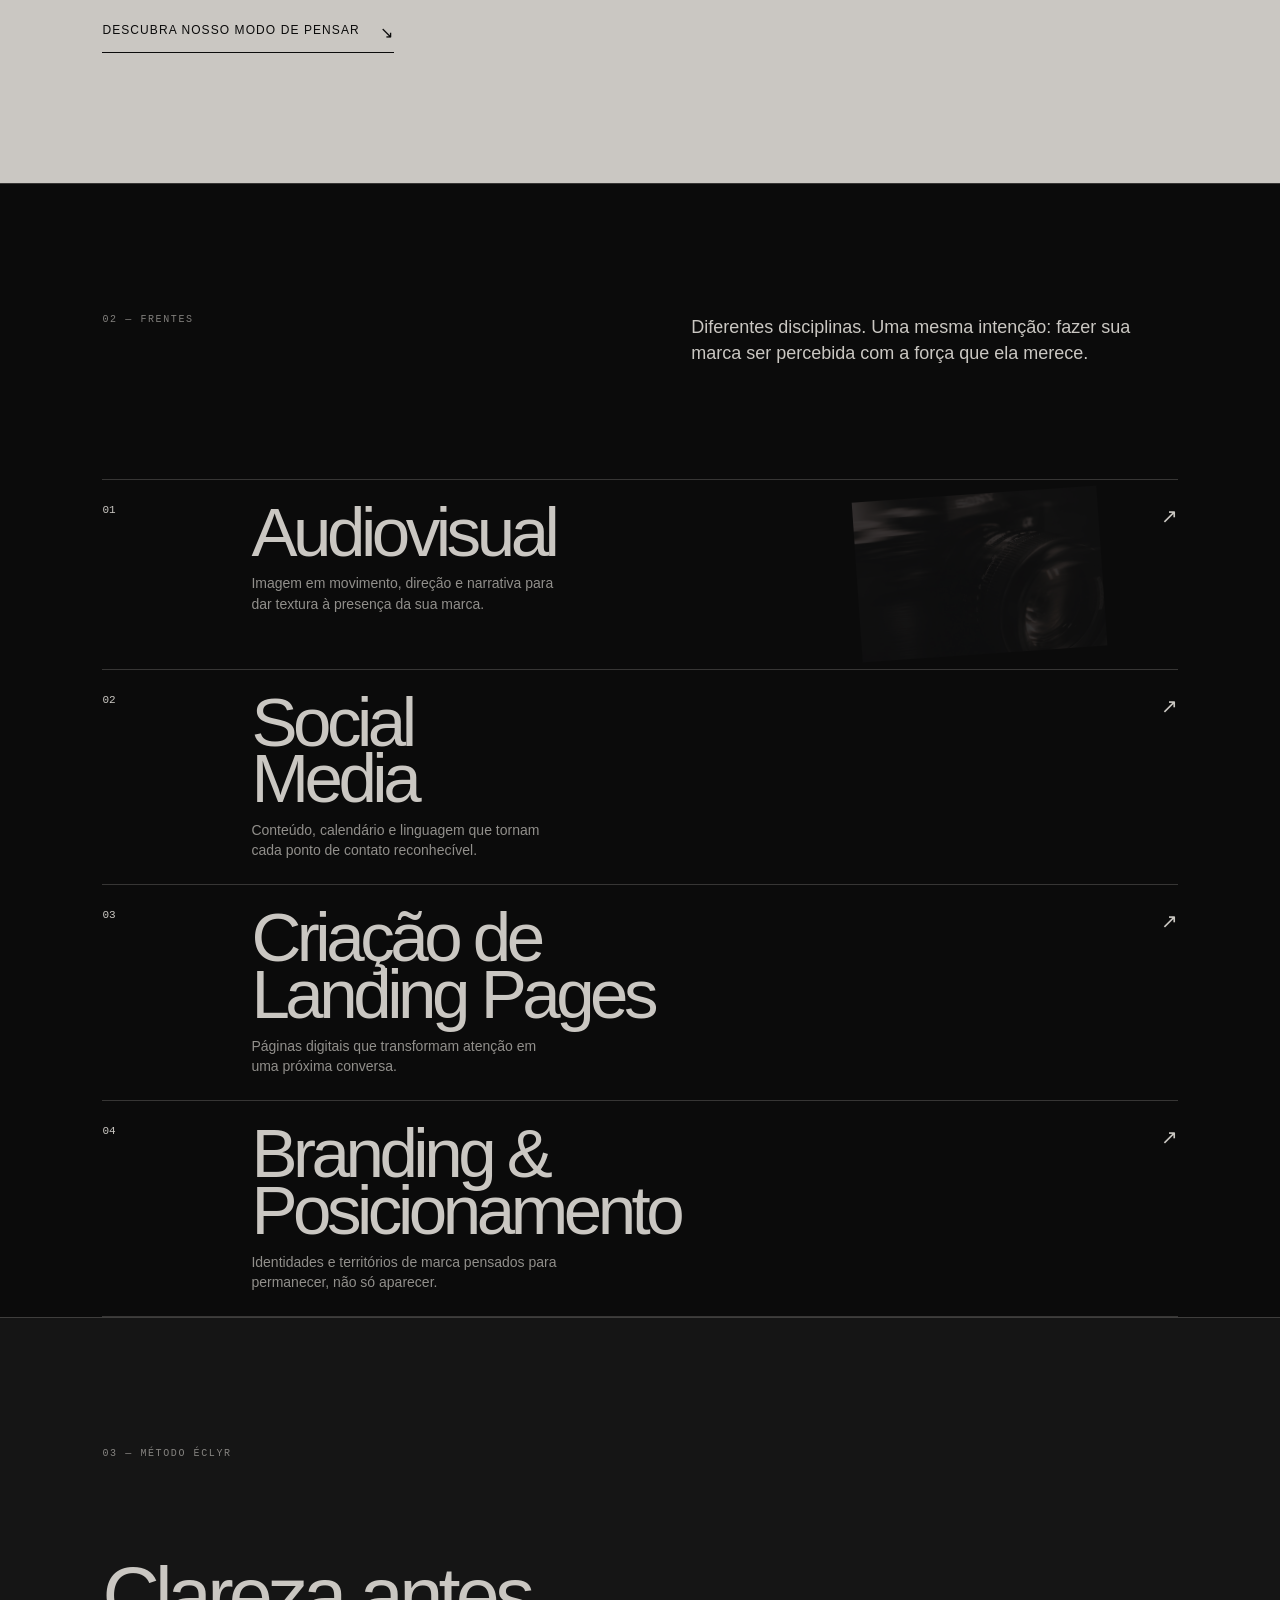
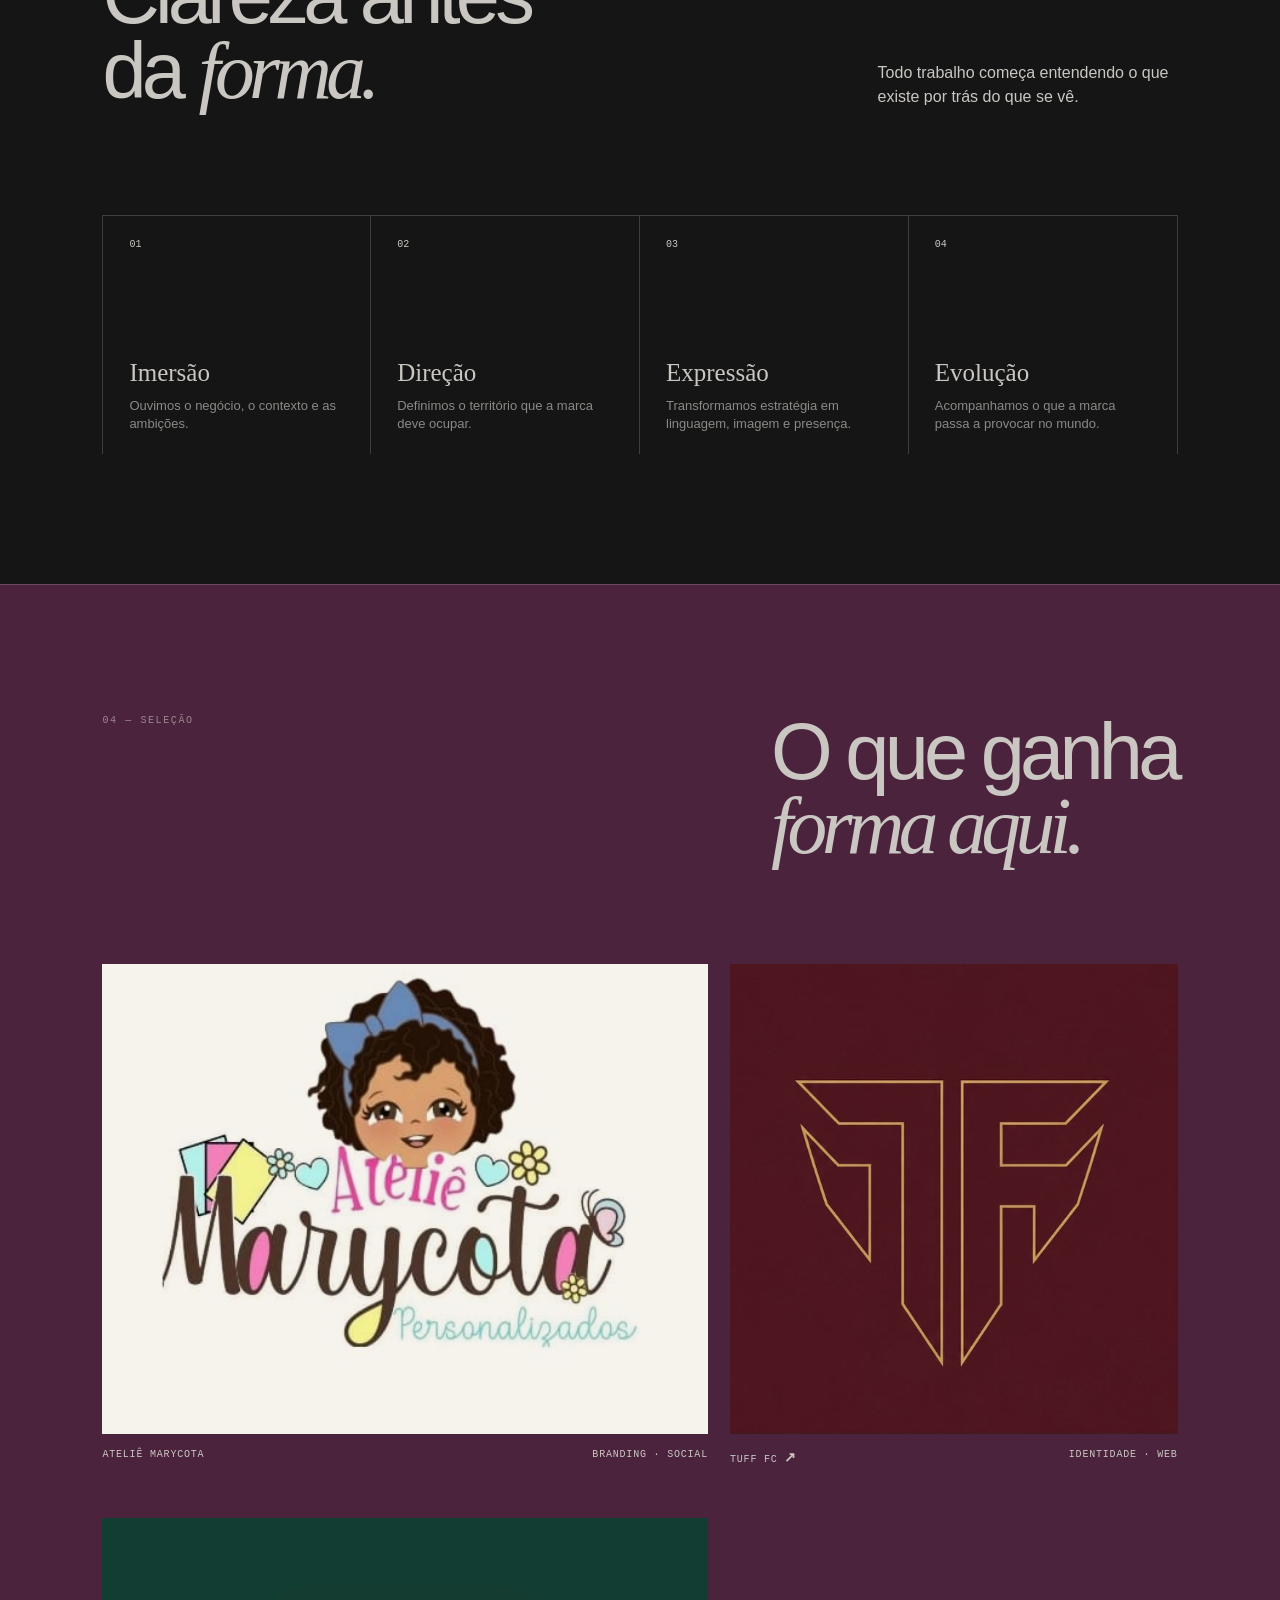
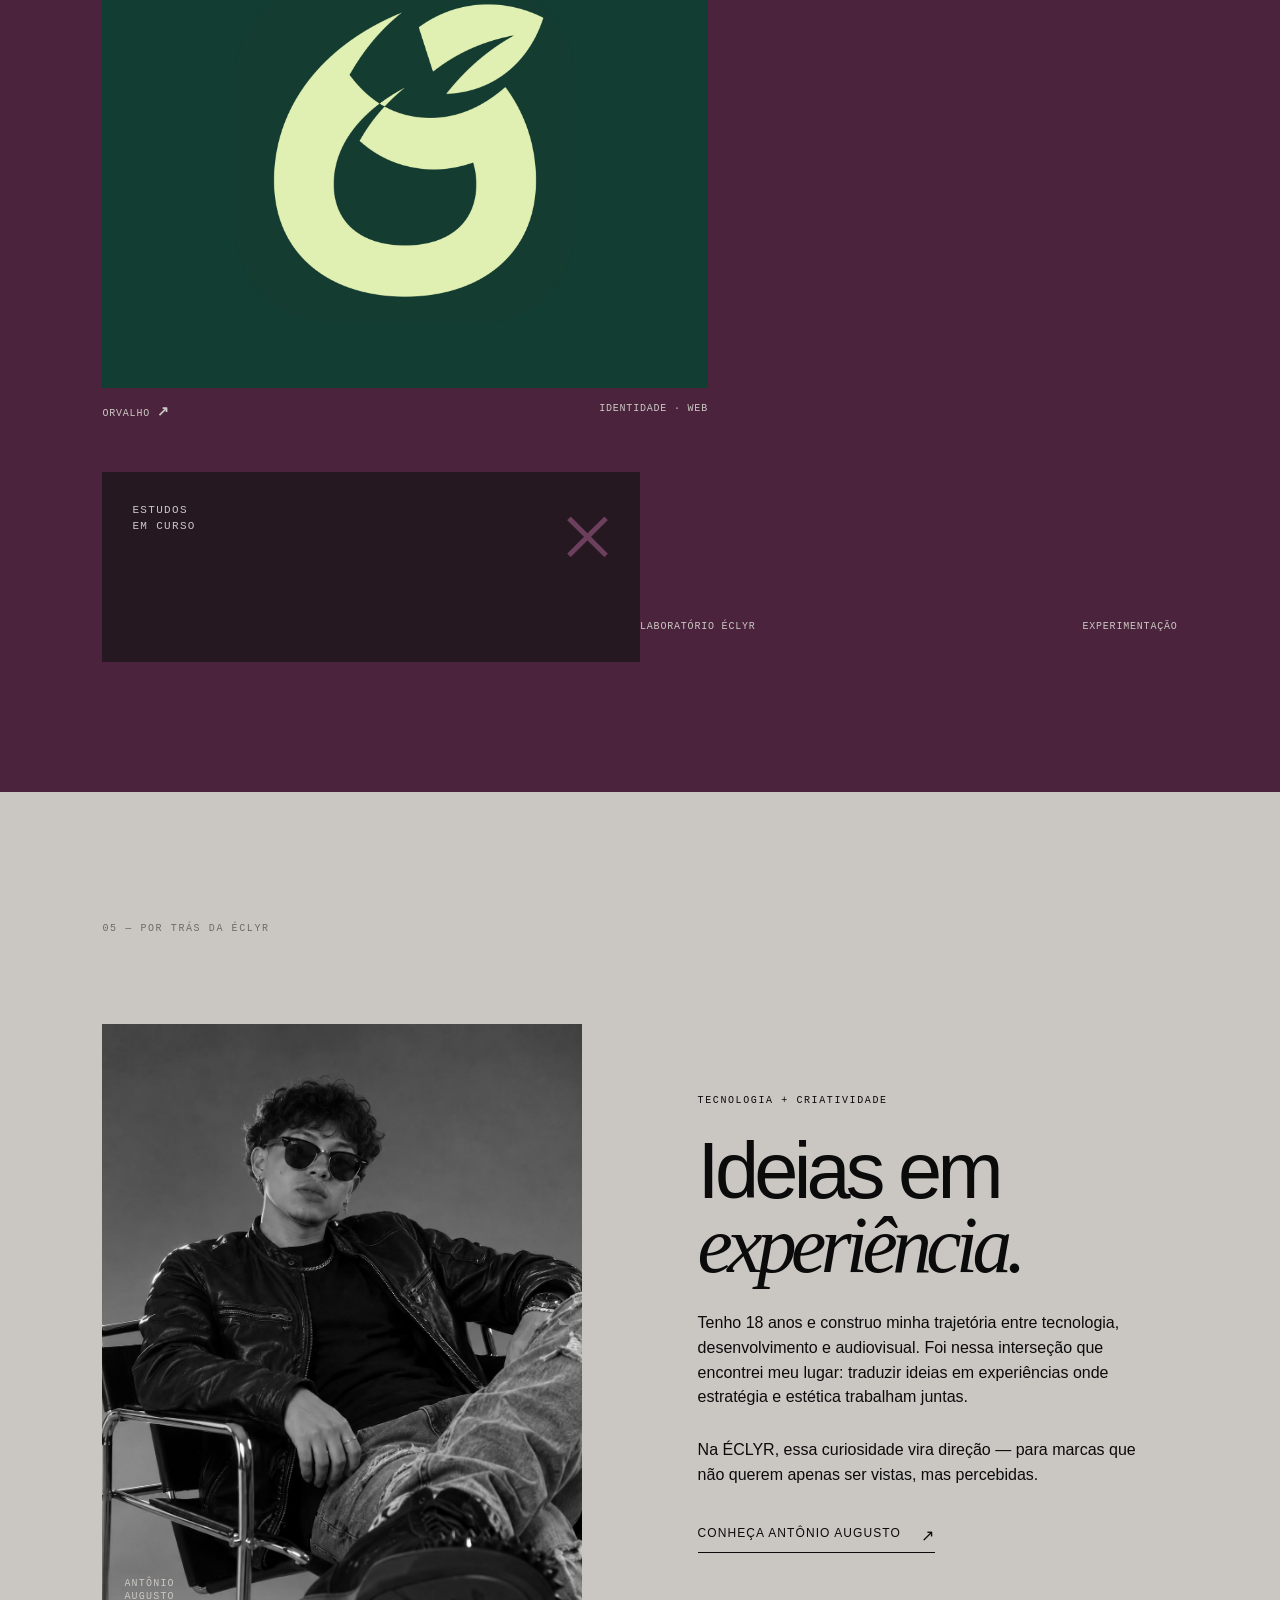
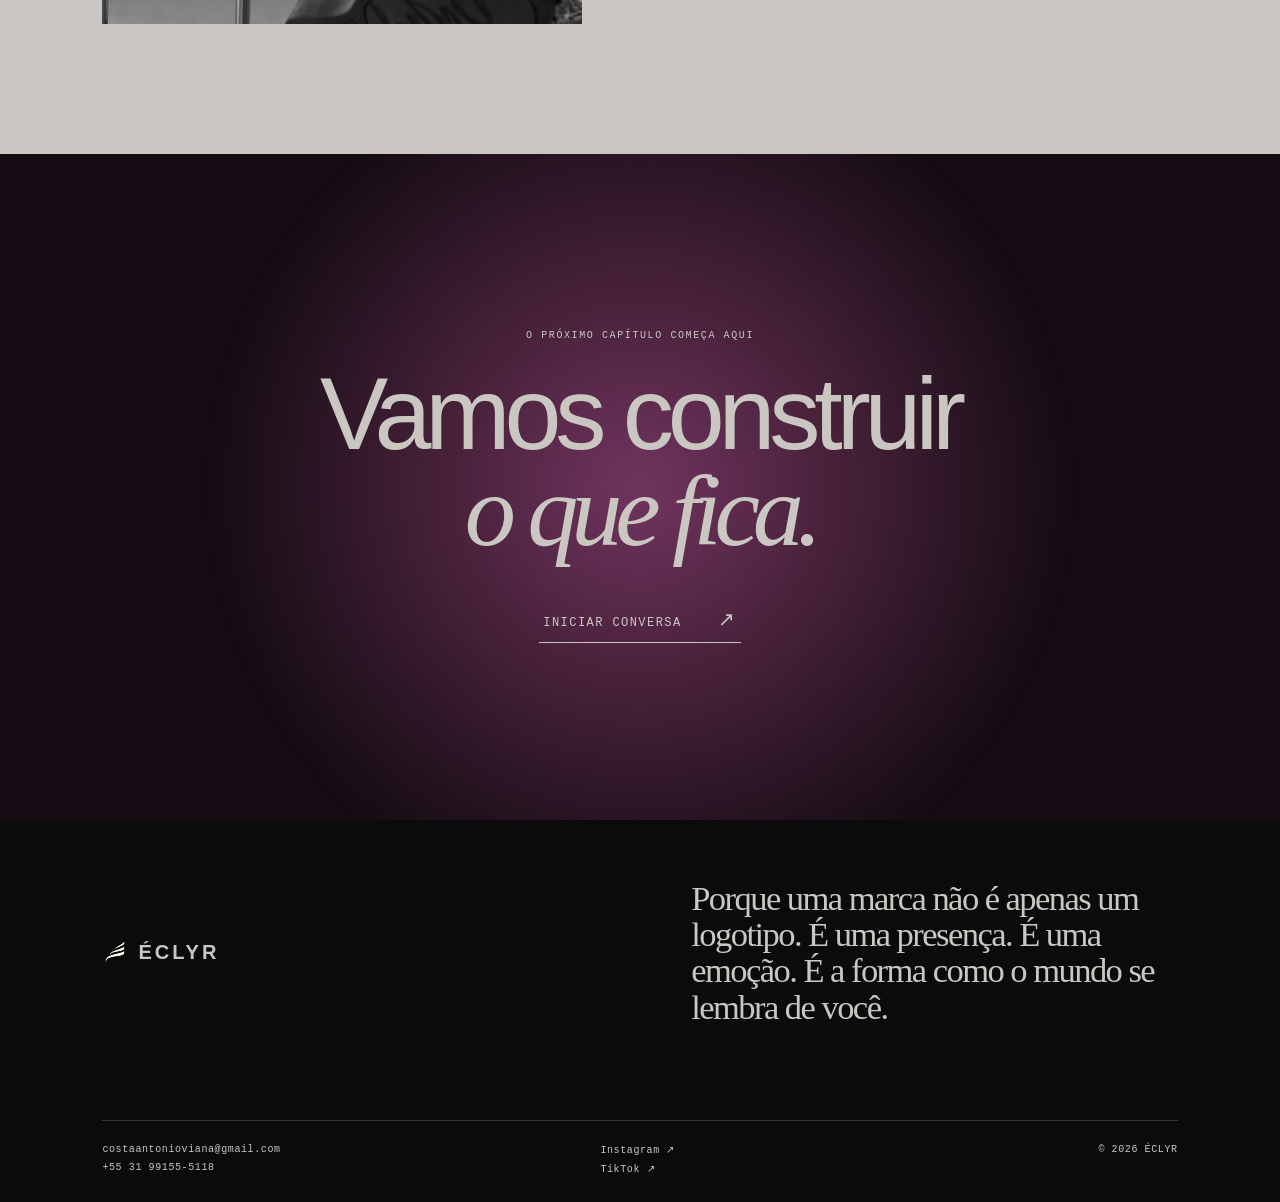
==== commit ca85afda: "feat: add service pages, Orvalho project and SEO" ====
--- a/index.html
+++ b/index.html
@@ -3,8 +3,9 @@
   <head>
     <meta charset="UTF-8" />
     <meta name="viewport" content="width=device-width, initial-scale=1.0" />
-    <meta name="description" content="ÉCLYR é uma maison criativa de comunicação e posicionamento. Construímos marcas memoráveis por meio de branding, audiovisual, social media e consultoria." />
-    <meta name="keywords" content="ÉCLYR, branding, posicionamento de marca, audiovisual, social media, consultoria de marca, identidade visual, comunicação criativa" />
+    <meta name="google-site-verification" content="G23FZJ_VgtHBl9MxJIzwze8uJDLKn0djig6mCrrVc3s" />
+    <meta name="description" content="ÉCLYR é uma maison criativa que une audiovisual, social media, criação de landing pages, branding e posicionamento para construir marcas memoráveis." />
+    <meta name="keywords" content="ÉCLYR, branding, posicionamento de marca, audiovisual, social media, criação de landing pages, identidade visual, comunicação criativa" />
     <meta name="author" content="ÉCLYR" />
     <meta name="robots" content="index, follow" />
     <meta name="theme-color" content="#0B0B0B" />
@@ -12,19 +13,23 @@
     <meta property="og:locale" content="pt_BR" />
     <meta property="og:site_name" content="ÉCLYR" />
     <meta property="og:title" content="ÉCLYR — Construímos percepção" />
-    <meta property="og:description" content="Maison criativa de comunicação e posicionamento para marcas que querem ocupar memória." />
-    <meta name="twitter:card" content="summary" />
+    <meta property="og:description" content="Audiovisual, social media, landing pages e branding para marcas que querem ocupar memória." />
+    <meta property="og:image" content="https://raw.githubusercontent.com/augsxdev/Landing-Page-ECLYR/main/assets/social-preview.png" />
+    <meta property="og:image:alt" content="ÉCLYR — Maison criativa de comunicação e posicionamento" />
+    <meta name="twitter:card" content="summary_large_image" />
     <meta name="twitter:title" content="ÉCLYR — Construímos percepção" />
-    <meta name="twitter:description" content="Branding, audiovisual, social media e consultoria para marcas memoráveis." />
-    <title>ÉCLYR | Branding, Audiovisual e Posicionamento de Marca</title>
+    <meta name="twitter:description" content="Audiovisual, social media, landing pages e branding para marcas memoráveis." />
+    <meta name="twitter:image" content="https://raw.githubusercontent.com/augsxdev/Landing-Page-ECLYR/main/assets/social-preview.png" />
+    <title>ÉCLYR | Branding, Audiovisual, Social Media e Landing Pages</title>
     <link rel="icon" type="image/png" href="assets/eclyr-icon.png" />
+    <link rel="manifest" href="site.webmanifest" />
     <link rel="stylesheet" href="styles.css" />
     <script type="application/ld+json">
       {
         "@context": "https://schema.org",
         "@type": "ProfessionalService",
         "name": "ÉCLYR",
-        "description": "Maison criativa de comunicação e posicionamento. A ÉCLYR constrói percepção por meio de branding, audiovisual, social media e consultoria.",
+        "description": "Maison criativa de comunicação e posicionamento. A ÉCLYR constrói percepção por meio de branding, audiovisual, social media e landing pages.",
         "email": "costaantonioviana@gmail.com",
         "telephone": "+5531991555118",
         "sameAs": [
@@ -32,7 +37,7 @@
           "https://www.tiktok.com/@studio.eclyr?_r=1&_t=ZS-98lfRjrPjDF"
         ],
         "areaServed": "Brasil",
-        "serviceType": ["Branding", "Posicionamento de marca", "Produção audiovisual", "Social media", "Consultoria"]
+        "serviceType": ["Branding", "Posicionamento de marca", "Produção audiovisual", "Social media", "Criação de landing pages"]
       }
     </script>
   </head>
@@ -45,7 +50,7 @@
       </a>
       <button class="menu-toggle" aria-expanded="false" aria-controls="menu" aria-label="Abrir menu"><span></span><span></span></button>
       <nav id="menu" class="nav" aria-label="Navegação principal">
-        <a href="#maison">A maison</a><a href="#frentes">Atuação</a><a href="#projetos">Projetos</a><a href="#contato" class="nav-cta">Vamos conversar <i>↗</i></a>
+        <a href="#maison">A maison</a><a href="#frentes">Atuação</a><a href="#projetos">Projetos</a><a href="antonio-augusto.html">Antônio</a><a href="#contato" class="nav-cta">Vamos conversar <i>↗</i></a>
       </nav>
     </header>
 
@@ -75,10 +80,10 @@
       <section class="capabilities section" id="frentes">
         <div class="cap-head"><p class="section-index">02 — Frentes</p><p class="cap-intro">Diferentes disciplinas. Uma mesma intenção: fazer sua marca ser percebida com a força que ela merece.</p></div>
         <div class="cap-list">
-          <article class="capability capability-audiovisual"><span>01</span><div><h3>Audiovisual</h3><p>Imagem em movimento, direção e narrativa para dar textura à presença da sua marca.</p></div><img class="cap-image" src="assets/camera.png" alt="Câmera em detalhe" /><b>↗</b></article>
-          <article class="capability"><span>02</span><div><h3>Social<br />Media</h3><p>Conteúdo, calendário e linguagem que tornam cada ponto de contato reconhecível.</p></div><b>↗</b></article>
-          <article class="capability"><span>03</span><div><h3>Consultoria</h3><p>Diagnóstico profundo para encontrar o que sua marca precisa dizer — e como dizer.</p></div><b>↗</b></article>
-          <article class="capability"><span>04</span><div><h3>Branding &<br />Posicionamento</h3><p>Identidades e territórios de marca pensados para permanecer, não só aparecer.</p></div><b>↗</b></article>
+          <a class="capability capability-audiovisual" href="audiovisual.html"><span>01</span><div><h3>Audiovisual</h3><p>Imagem em movimento, direção e narrativa para dar textura à presença da sua marca.</p></div><img class="cap-image" src="assets/camera.png" alt="Câmera em detalhe" /><b>↗</b></a>
+          <a class="capability" href="social-media.html"><span>02</span><div><h3>Social<br />Media</h3><p>Conteúdo, calendário e linguagem que tornam cada ponto de contato reconhecível.</p></div><b>↗</b></a>
+          <a class="capability" href="landing-pages.html"><span>03</span><div><h3>Criação de<br />Landing Pages</h3><p>Páginas digitais que transformam atenção em uma próxima conversa.</p></div><b>↗</b></a>
+          <a class="capability" href="branding-posicionamento.html"><span>04</span><div><h3>Branding &<br />Posicionamento</h3><p>Identidades e territórios de marca pensados para permanecer, não só aparecer.</p></div><b>↗</b></a>
         </div>
       </section>
 
@@ -93,13 +98,14 @@
         <div class="project-grid">
           <a class="project marycota" href="#contato" aria-label="Conversar sobre projeto Ateliê Marycota"><div class="project-art"><img src="assets/marycota.png" alt="Logo Ateliê Marycota Personalizados" /></div><div class="project-meta"><span>ATELIÊ MARYCOTA</span><span>BRANDING · SOCIAL</span></div></a>
           <a class="project tuff" href="https://tuff-site.vercel.app/" target="_blank" rel="noopener noreferrer" aria-label="Visitar site do projeto TUFF FC"><div class="project-art"><img src="assets/tuff.png" alt="Logo TUFF FC" /></div><div class="project-meta"><span>TUFF FC <b>↗</b></span><span>IDENTIDADE · WEB</span></div></a>
+          <a class="project orvalho" href="https://orvalho-tawny.vercel.app/" target="_blank" rel="noopener noreferrer" aria-label="Visitar site do projeto Orvalho"><div class="project-art"><img src="assets/orvalho.png" alt="Identidade visual Orvalho" /></div><div class="project-meta"><span>ORVALHO <b>↗</b></span><span>IDENTIDADE · WEB</span></div></a>
           <div class="project study"><div class="study-art"><span>ESTUDOS<br />EM CURSO</span><i>×</i></div><div class="project-meta"><span>LABORATÓRIO ÉCLYR</span><span>EXPERIMENTAÇÃO</span></div></div>
         </div>
       </section>
 
       <section class="founder section" id="antonio">
         <p class="section-index">05 — Por trás da ÉCLYR</p>
-        <div class="founder-grid"><div class="portrait"><img src="assets/antonio.png" alt="Retrato de Antônio Costa" /><span>ANTÔNIO<br />AUGUSTO</span></div><div class="founder-copy"><p class="overline">TECNOLOGIA + CRIATIVIDADE</p><h2>Ideias em<br /><em>experiência.</em></h2><p>Tenho 18 anos e construo minha trajetória entre tecnologia, desenvolvimento e audiovisual. Foi nessa interseção que encontrei meu lugar: traduzir ideias em experiências onde estratégia e estética trabalham juntas.</p><p>Na ÉCLYR, essa curiosidade vira direção — para marcas que não querem apenas ser vistas, mas percebidas.</p></div></div>
+        <div class="founder-grid"><div class="portrait"><img src="assets/antonio.png" alt="Retrato de Antônio Augusto" /><span>ANTÔNIO<br />AUGUSTO</span></div><div class="founder-copy"><p class="overline">TECNOLOGIA + CRIATIVIDADE</p><h2>Ideias em<br /><em>experiência.</em></h2><p>Tenho 18 anos e construo minha trajetória entre tecnologia, desenvolvimento e audiovisual. Foi nessa interseção que encontrei meu lugar: traduzir ideias em experiências onde estratégia e estética trabalham juntas.</p><p>Na ÉCLYR, essa curiosidade vira direção — para marcas que não querem apenas ser vistas, mas percebidas.</p><a class="text-link" href="antonio-augusto.html">Conheça Antônio Augusto <span>↗</span></a></div></div>
       </section>
 
       <section class="contact" id="contato">
--- a/styles.css
+++ b/styles.css
@@ -9,4 +9,5 @@
 .hero-logo-image{position:absolute;z-index:-1;right:-8vw;top:13vh;width:min(48vw,670px);opacity:.2;mix-blend-mode:screen;filter:saturate(.7) contrast(1.1)}
 .capability-audiovisual{position:relative;overflow:hidden}.capability-audiovisual>b{grid-column:3;grid-row:1}.cap-image{position:absolute;right:7%;top:50%;width:245px;height:160px;object-fit:cover;transform:translateY(-50%) rotate(-4deg);opacity:.18;transition:opacity .35s,transform .35s;mix-blend-mode:screen;filter:saturate(.55);pointer-events:none}.capability-audiovisual:hover .cap-image{opacity:.82;transform:translateY(-50%) rotate(2deg)}
 .marycota .project-art{background:#f6f3ed}.marycota .project-art img{width:100%;height:100%;object-fit:cover;mix-blend-mode:multiply;transition:transform .6s}.tuff .project-art{background:#53161d}.tuff .project-art img{width:100%;height:100%;object-fit:cover;transition:transform .6s}.project:hover .project-art img{transform:scale(1.05)}
+.orvalho .project-art{background:#123d32;display:grid;place-items:center}.orvalho .project-art img{width:72%;height:72%;object-fit:contain;transition:transform .6s}.project:hover .project-art img{transform:scale(1.05)}
 @media (max-width:700px){.hero-logo-image{width:87vw;right:-27vw;top:20vh;opacity:.14}.cap-image{display:block;right:-16%;width:165px;height:110px;opacity:.14}}
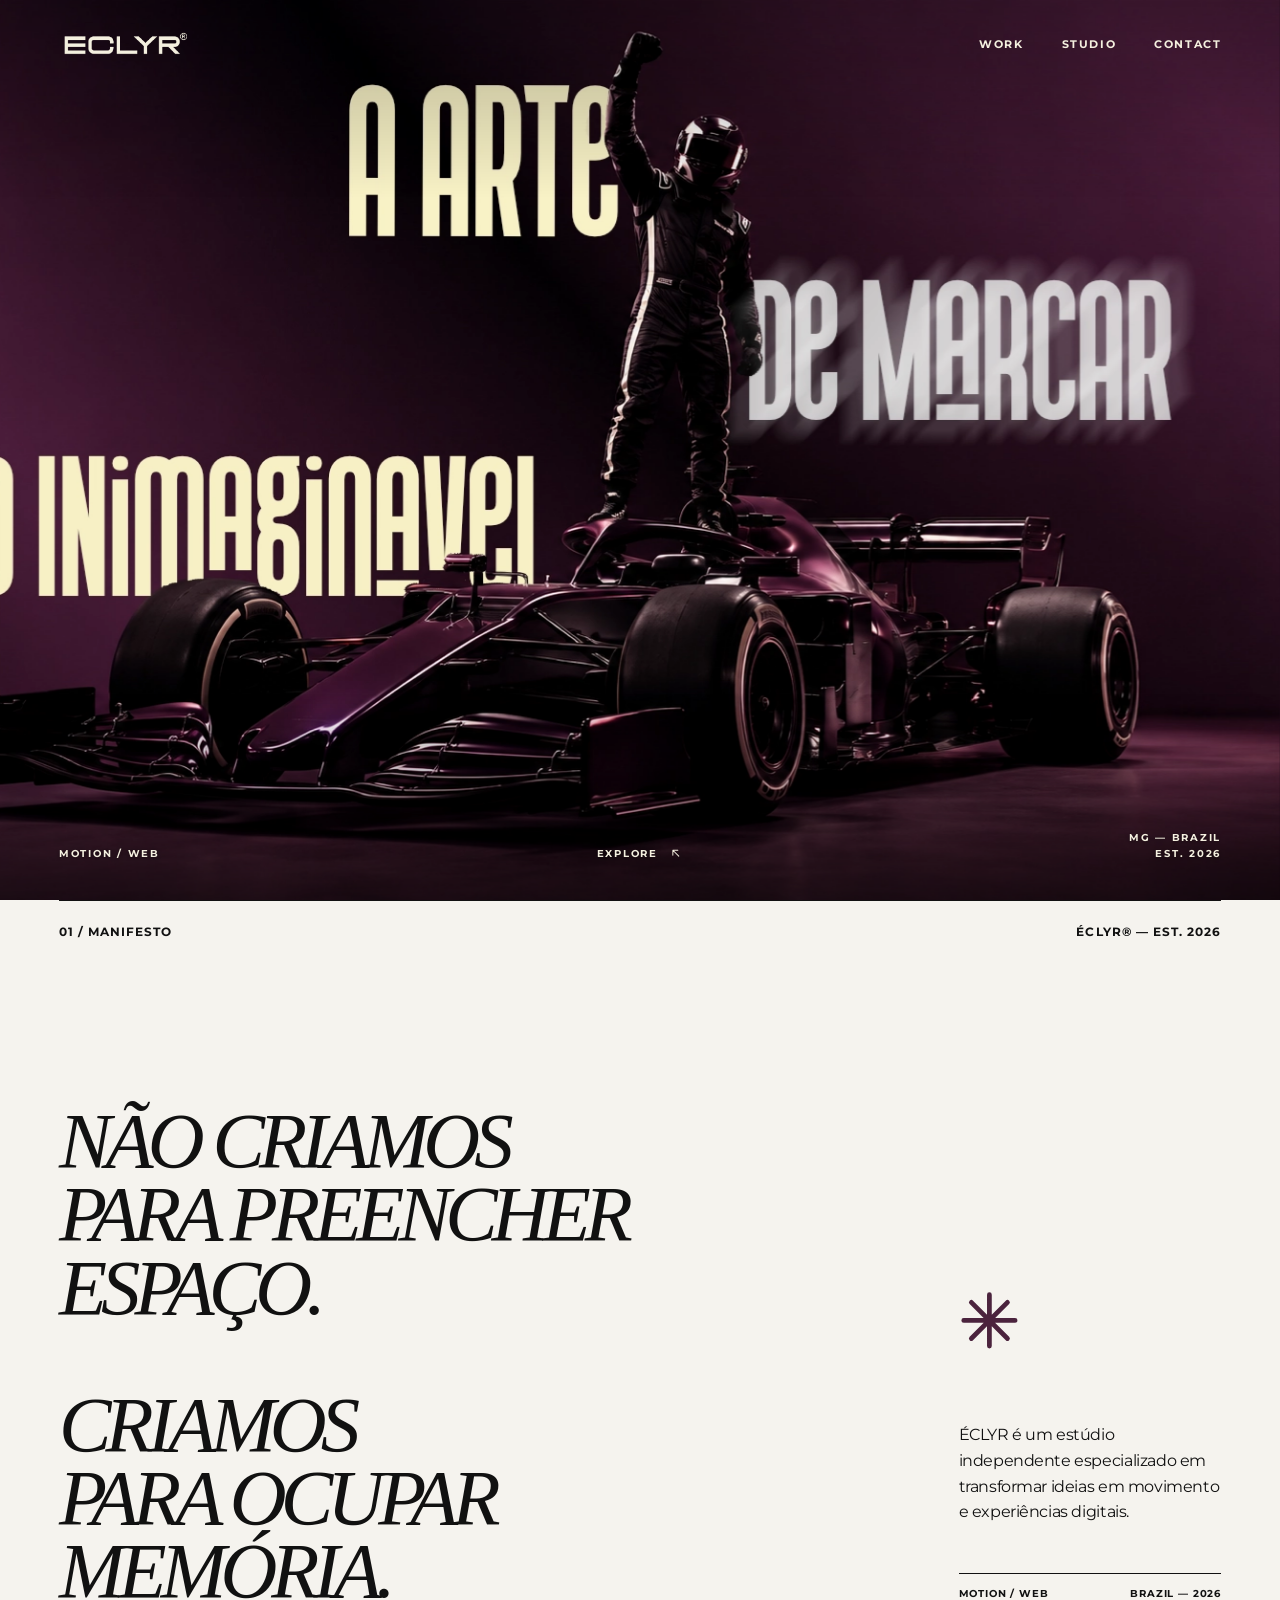
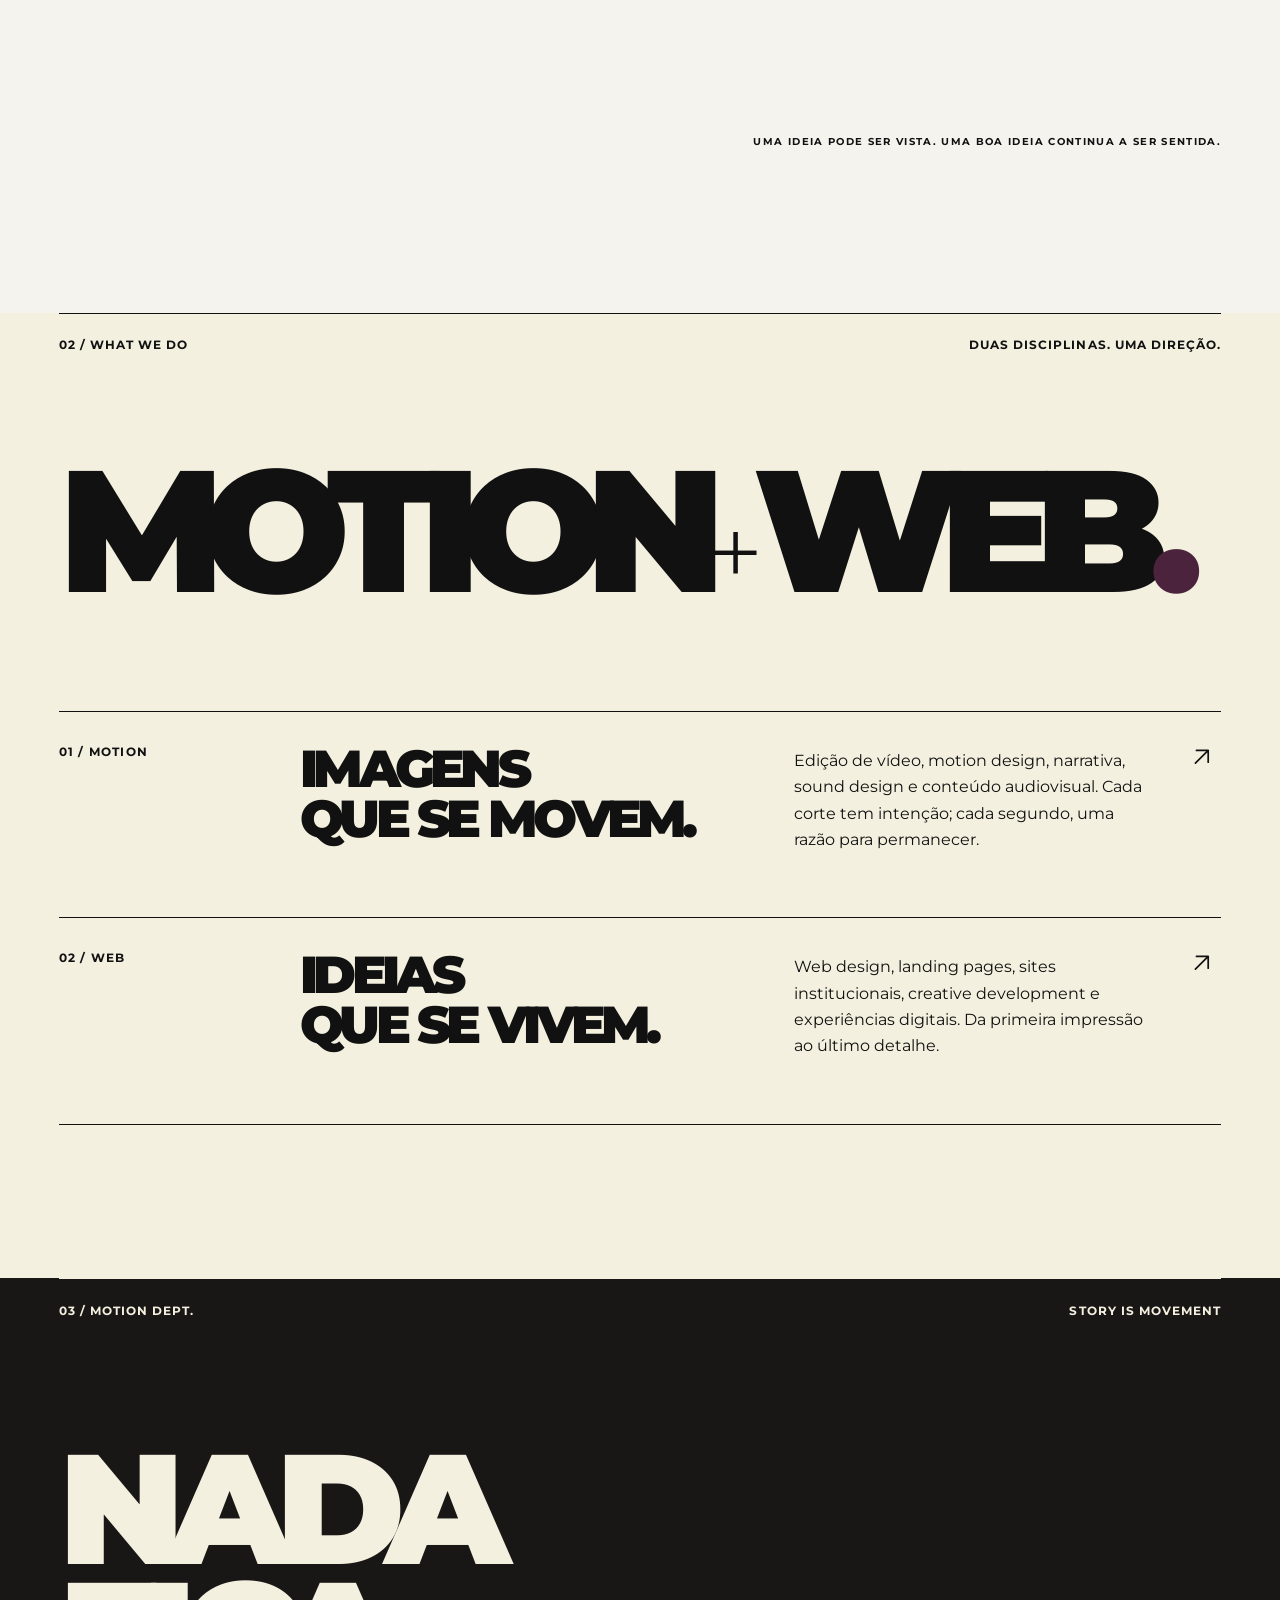
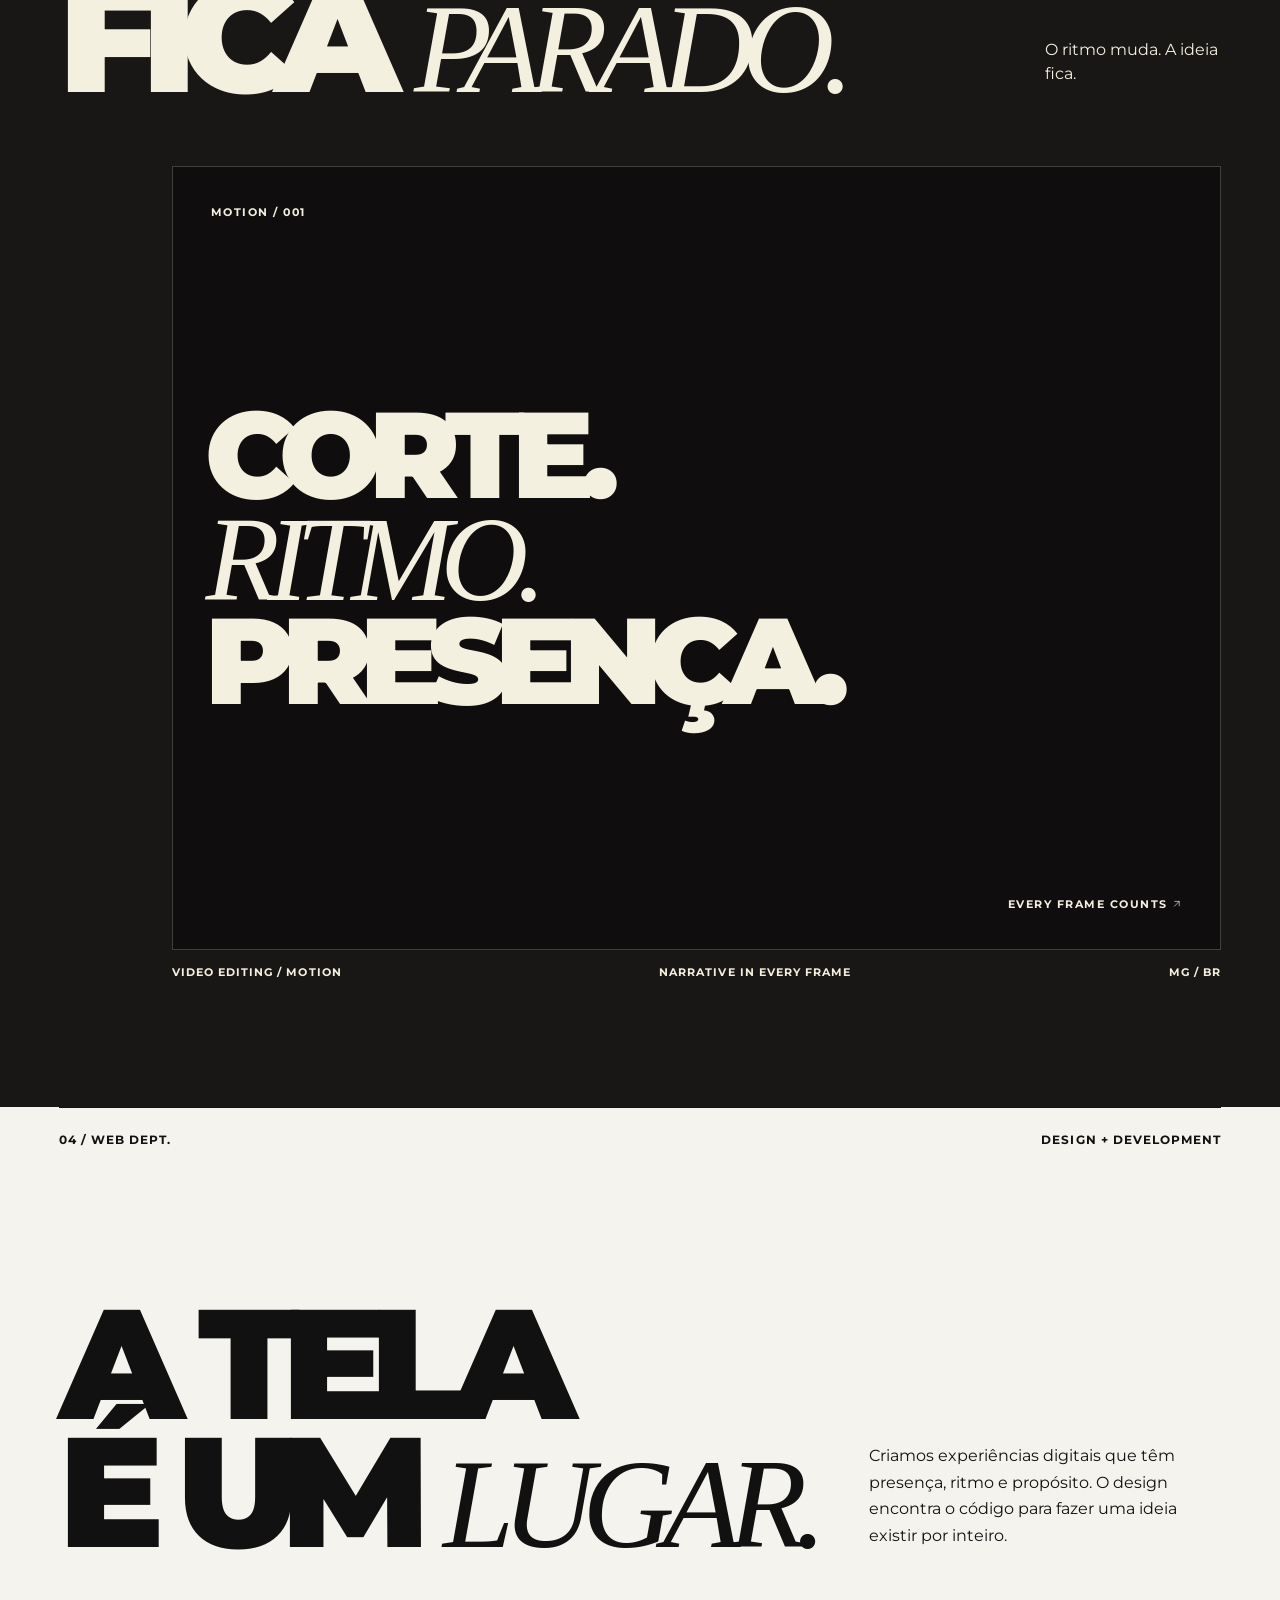
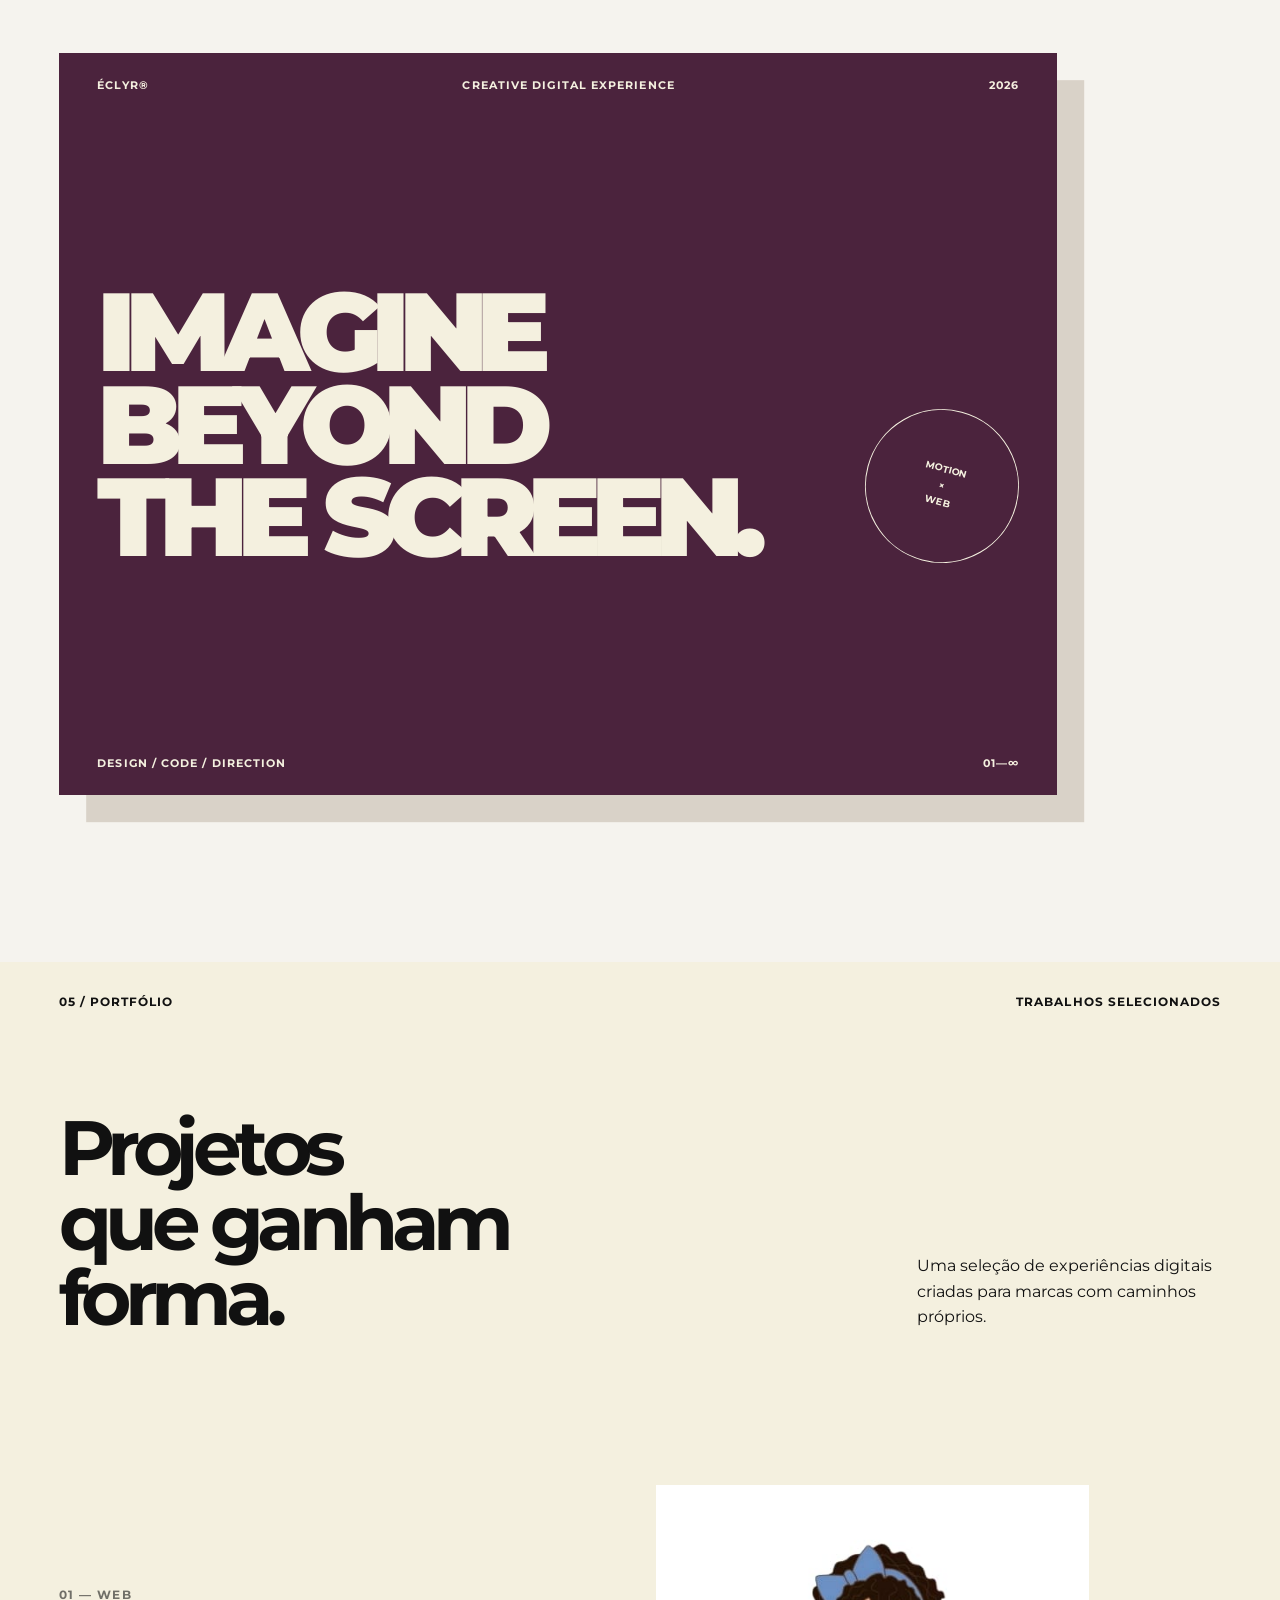
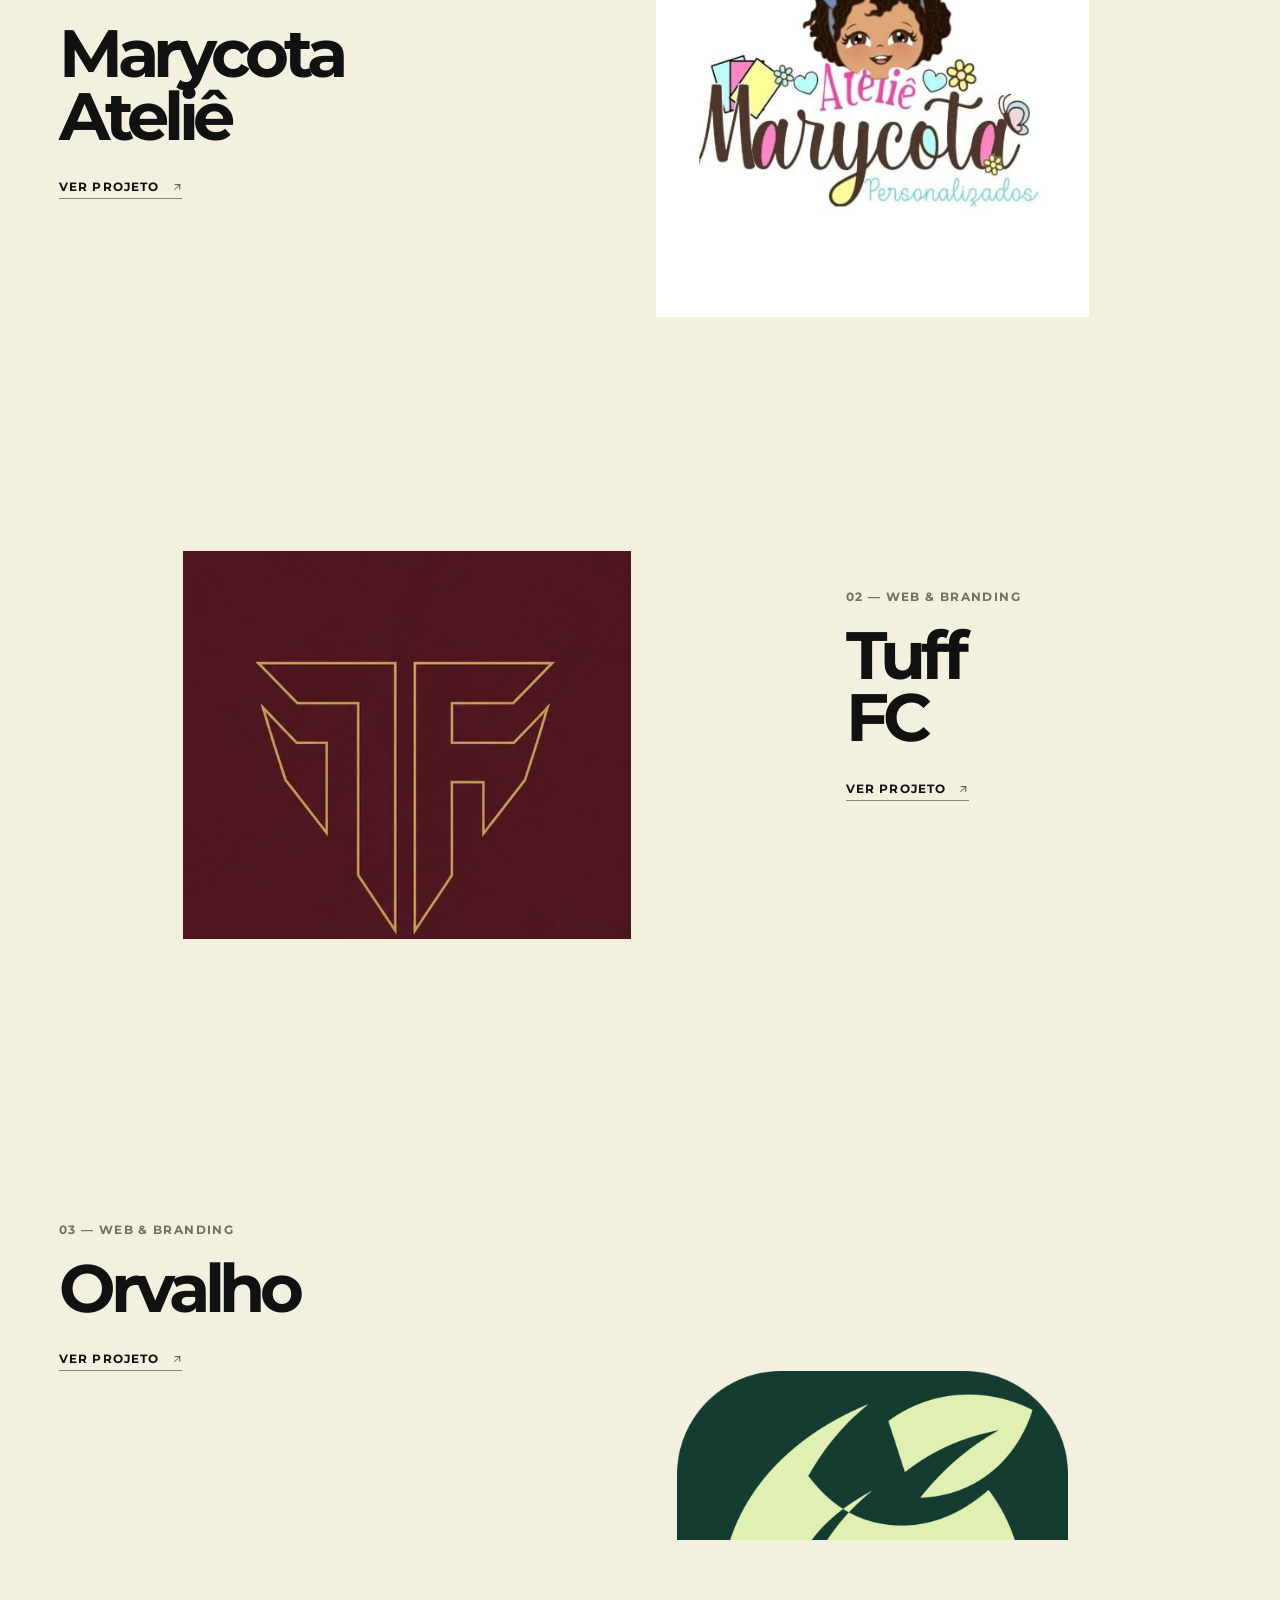
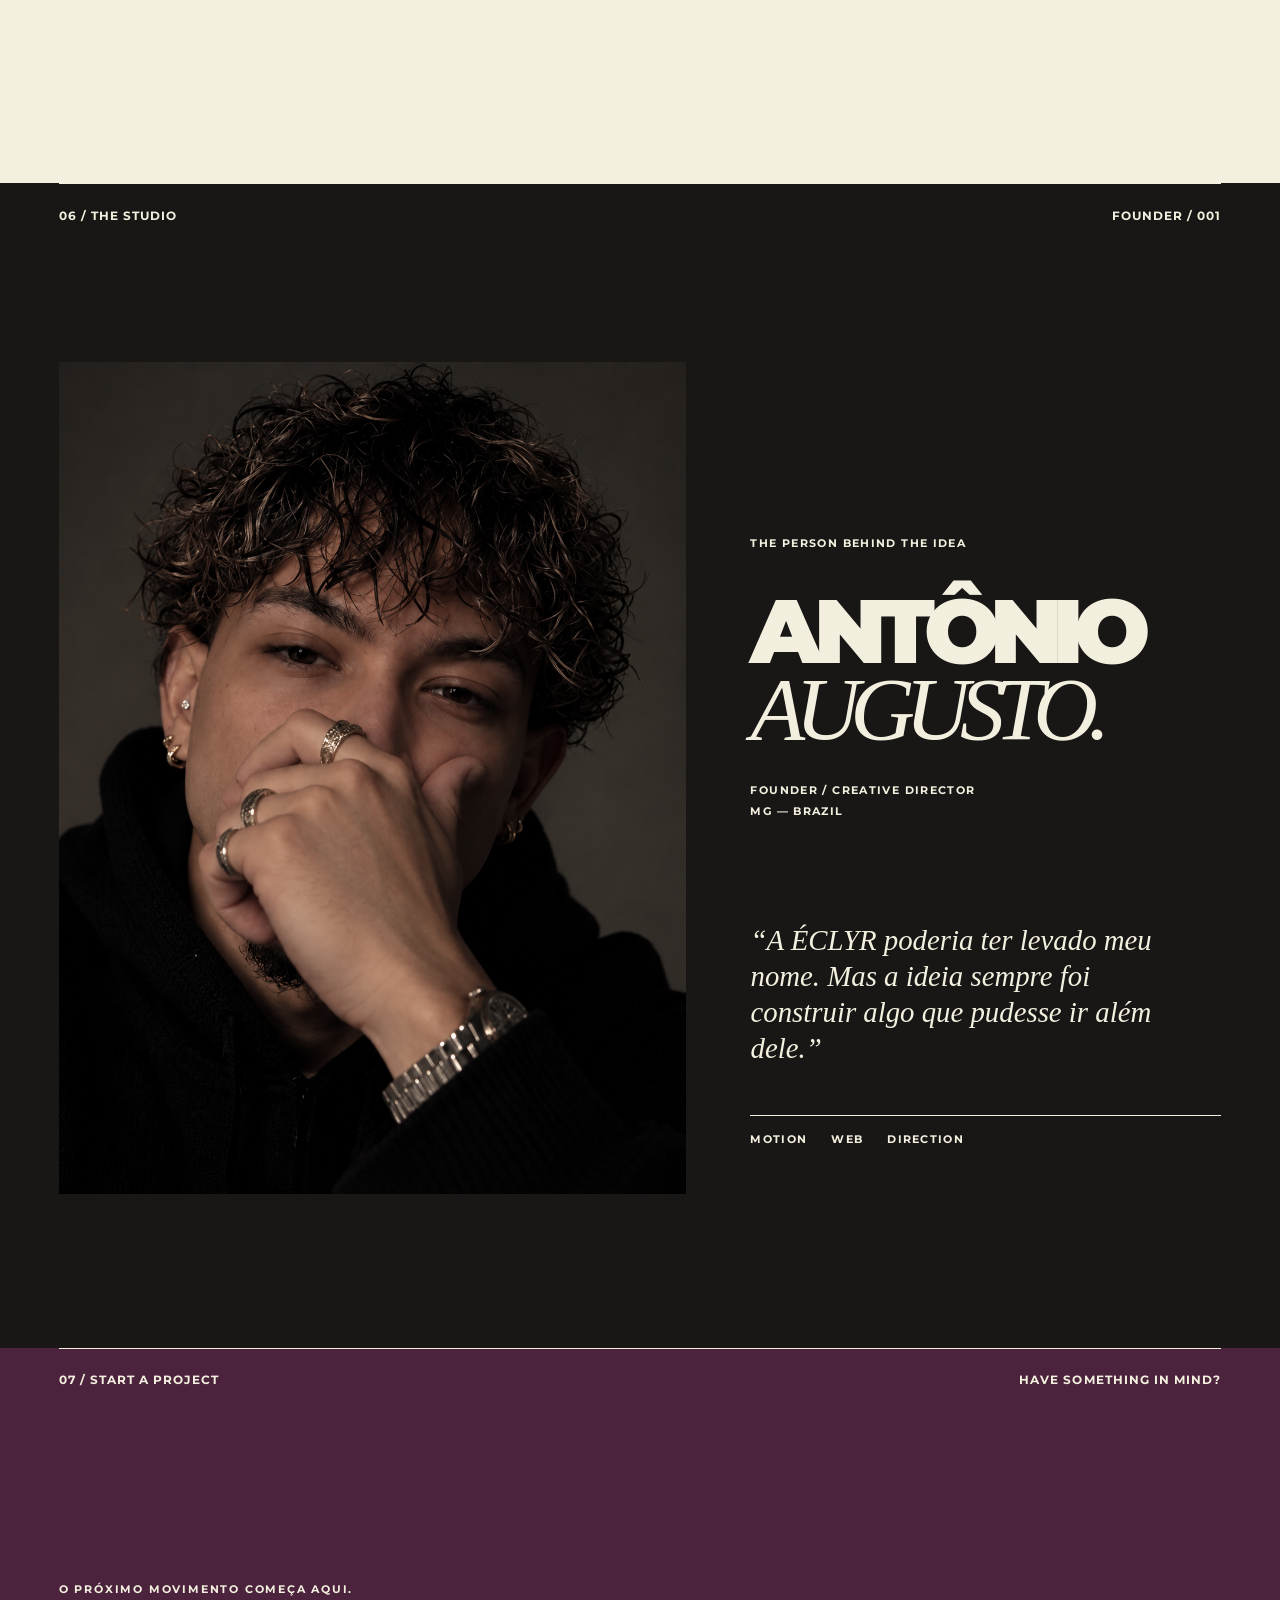
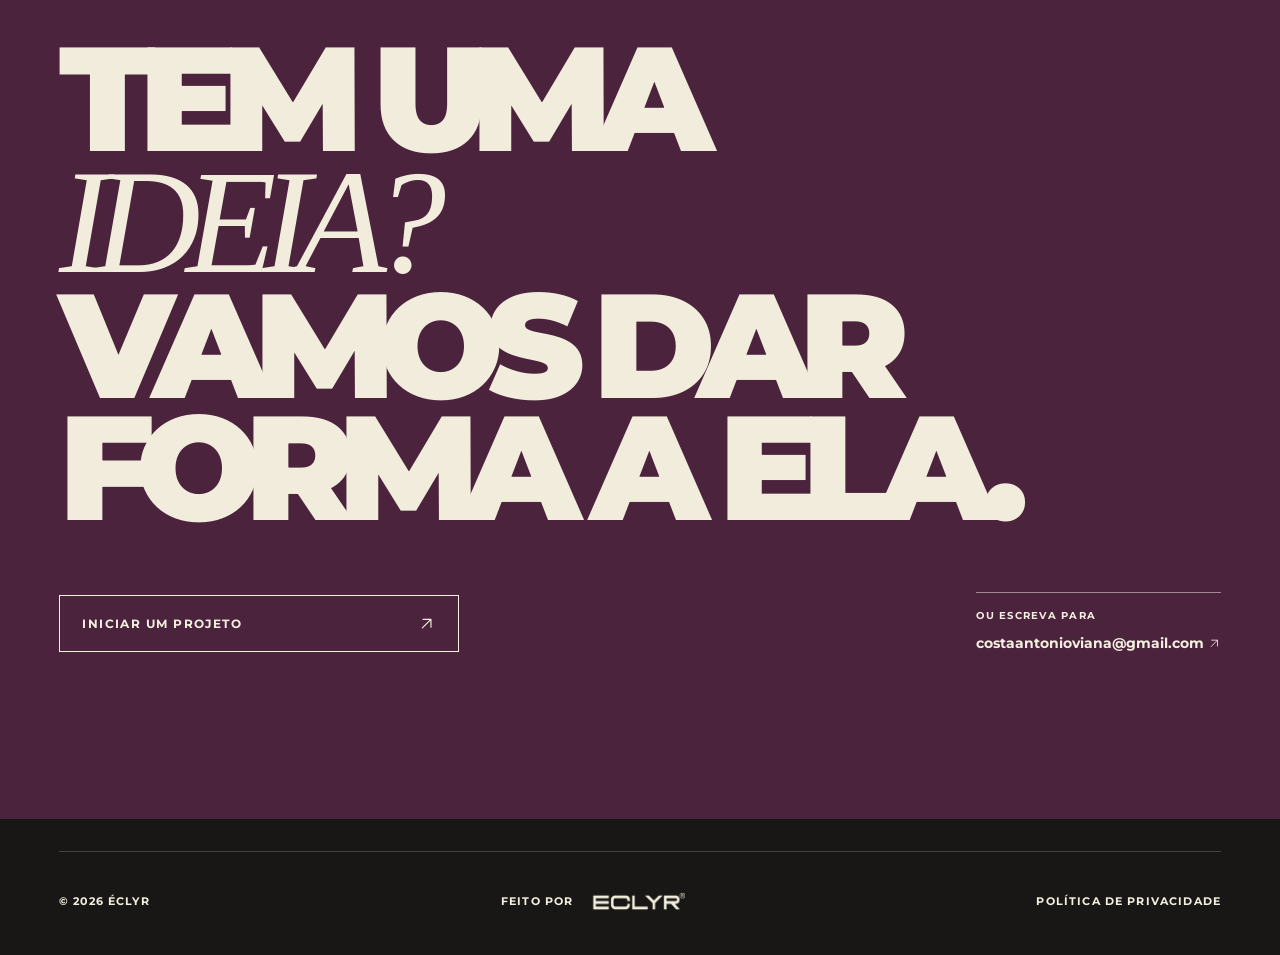
==== commit 566416c8: "Update ECLYR site with SEO and social preview" ====
--- a/index.html
+++ b/index.html
@@ -1,119 +1,108 @@
 <!doctype html>
 <html lang="pt-BR">
-  <head>
-    <meta charset="UTF-8" />
-    <meta name="viewport" content="width=device-width, initial-scale=1.0" />
-    <meta name="google-site-verification" content="G23FZJ_VgtHBl9MxJIzwze8uJDLKn0djig6mCrrVc3s" />
-    <meta name="description" content="ÉCLYR é uma maison criativa que une audiovisual, social media, criação de landing pages, branding e posicionamento para construir marcas memoráveis." />
-    <meta name="keywords" content="ÉCLYR, branding, posicionamento de marca, audiovisual, social media, criação de landing pages, identidade visual, comunicação criativa" />
-    <meta name="author" content="ÉCLYR" />
-    <meta name="robots" content="index, follow" />
-    <meta name="theme-color" content="#0B0B0B" />
-    <meta property="og:type" content="website" />
-    <meta property="og:locale" content="pt_BR" />
-    <meta property="og:site_name" content="ÉCLYR" />
-    <meta property="og:title" content="ÉCLYR — Construímos percepção" />
-    <meta property="og:description" content="Audiovisual, social media, landing pages e branding para marcas que querem ocupar memória." />
-    <meta property="og:image" content="https://raw.githubusercontent.com/augsxdev/Landing-Page-ECLYR/main/assets/social-preview.png" />
-    <meta property="og:image:alt" content="ÉCLYR — Maison criativa de comunicação e posicionamento" />
-    <meta name="twitter:card" content="summary_large_image" />
-    <meta name="twitter:title" content="ÉCLYR — Construímos percepção" />
-    <meta name="twitter:description" content="Audiovisual, social media, landing pages e branding para marcas memoráveis." />
-    <meta name="twitter:image" content="https://raw.githubusercontent.com/augsxdev/Landing-Page-ECLYR/main/assets/social-preview.png" />
-    <title>ÉCLYR | Branding, Audiovisual, Social Media e Landing Pages</title>
-    <link rel="icon" type="image/png" href="assets/eclyr-icon.png" />
-    <link rel="manifest" href="site.webmanifest" />
-    <link rel="stylesheet" href="styles.css" />
-    <script type="application/ld+json">
-      {
-        "@context": "https://schema.org",
-        "@type": "ProfessionalService",
-        "name": "ÉCLYR",
-        "description": "Maison criativa de comunicação e posicionamento. A ÉCLYR constrói percepção por meio de branding, audiovisual, social media e landing pages.",
-        "email": "costaantonioviana@gmail.com",
-        "telephone": "+5531991555118",
-        "sameAs": [
-          "https://www.instagram.com/studioeclyr",
-          "https://www.tiktok.com/@studio.eclyr?_r=1&_t=ZS-98lfRjrPjDF"
-        ],
-        "areaServed": "Brasil",
-        "serviceType": ["Branding", "Posicionamento de marca", "Produção audiovisual", "Social media", "Criação de landing pages"]
-      }
-    </script>
-  </head>
-  <body>
-    <div class="noise" aria-hidden="true"></div>
-    <header class="site-header" id="topo">
-      <a class="brand" href="#topo" aria-label="ÉCLYR, início">
-        <img src="assets/eclyr-icon.png" alt="" />
-        <span>ÉCLYR</span>
-      </a>
-      <button class="menu-toggle" aria-expanded="false" aria-controls="menu" aria-label="Abrir menu"><span></span><span></span></button>
-      <nav id="menu" class="nav" aria-label="Navegação principal">
-        <a href="#maison">A maison</a><a href="#frentes">Atuação</a><a href="#projetos">Projetos</a><a href="antonio-augusto.html">Antônio</a><a href="#contato" class="nav-cta">Vamos conversar <i>↗</i></a>
-      </nav>
-    </header>
+<head>
+  <meta charset="utf-8">
+  <meta name="viewport" content="width=device-width, initial-scale=1">
+  <meta name="theme-color" content="#4B233D">
+  <meta name="author" content="ÉCLYR®">
+  <meta name="google-site-verification" content="G23FZJ_VgtHBl9MxJIzwze8uJDLKn0djig6mCrrVc3s">
+  <meta name="color-scheme" content="light">
+  <meta name="robots" content="index,follow,max-image-preview:large">
+  <title>ÉCLYR® | Estúdio criativo de Motion, Web e Branding</title>
+  <meta name="description" content="Estúdio criativo independente em Minas Gerais. Motion design, edição de vídeo, web design e branding para marcas que querem marcar o imaginário.">
+  <link rel="canonical" href="https://eclyr.netlify.app/">
+  <link rel="icon" type="image/png" sizes="180x180" href="/assets/symbol.png">
+  <link rel="apple-touch-icon" href="/assets/symbol.png">
+  <link rel="preload" href="/assets/hero.webp" as="image" type="image/webp" fetchpriority="high" media="(min-width: 761px)">
+  <link rel="preload" href="/assets/hero-mobile.png" as="image" type="image/png" fetchpriority="high" media="(max-width: 760px)">
+  <link rel="preload" href="/assets/Montserrat-Regular.ttf" as="font" type="font/ttf" crossorigin>
+  <meta property="og:type" content="website">
+  <meta property="og:locale" content="pt_BR">
+  <meta property="og:site_name" content="ÉCLYR®">
+  <meta property="og:title" content="ÉCLYR® — Motion, Web e Branding">
+  <meta property="og:description" content="Motion design, web design e branding para ideias que permanecem no imaginário.">
+  <meta property="og:url" content="https://eclyr.netlify.app/">
+  <meta property="og:image" content="https://eclyr.netlify.app/assets/social-preview.png">
+  <meta property="og:image:alt" content="ÉCLYR® — projetos de web, motion e branding para marcas que ganham forma.">
+  <meta property="og:image:width" content="1200">
+  <meta property="og:image:height" content="630">
+  <meta property="og:image:type" content="image/png">
+  <meta name="twitter:card" content="summary_large_image">
+  <meta name="twitter:title" content="ÉCLYR® — Motion, Web e Branding">
+  <meta name="twitter:description" content="Motion design, web design e branding para ideias que permanecem no imaginário.">
+  <meta name="twitter:image" content="https://eclyr.netlify.app/assets/social-preview.png">
+  <meta name="twitter:image:alt" content="ÉCLYR® — projetos de web, motion e branding para marcas que ganham forma.">
+  <link rel="stylesheet" href="/styles.css">
+  <script type="application/ld+json">
+  {"@context":"https://schema.org","@graph":[{"@type":"Organization","@id":"https://eclyr.netlify.app/#organization","name":"ÉCLYR","alternateName":"Studio ÉCLYR","url":"https://eclyr.netlify.app/","logo":"https://eclyr.netlify.app/assets/logo-ivory.png","description":"Estúdio criativo independente de motion design, web design, branding e experiências digitais em Minas Gerais.","founder":{"@type":"Person","name":"Antônio Augusto"},"email":"costaantonioviana@gmail.com","telephone":"+5531991555118","areaServed":{"@type":"Country","name":"Brasil"},"address":{"@type":"PostalAddress","addressRegion":"MG","addressCountry":"BR"},"sameAs":["https://www.instagram.com/studioeclyr"],"contactPoint":{"@type":"ContactPoint","contactType":"projetos","email":"costaantonioviana@gmail.com","url":"https://wa.me/5531991555118?text=Ol%C3%A1%21%20Vim%20pelo%20site%20da%20%C3%89CLYR%20e%20gostaria%20de%20conversar%20sobre%20um%20projeto.","availableLanguage":"Portuguese"}},{"@type":"WebSite","@id":"https://eclyr.netlify.app/#website","url":"https://eclyr.netlify.app/","name":"ÉCLYR® | Estúdio criativo de Motion, Web e Branding","description":"Estúdio criativo em Minas Gerais especializado em motion design, web design e branding.","inLanguage":"pt-BR","publisher":{"@id":"https://eclyr.netlify.app/#organization"}},{"@type":"Service","name":"Edição de vídeo e motion design","provider":{"@id":"https://eclyr.netlify.app/#organization"},"areaServed":"BR"},{"@type":"Service","name":"Web design e desenvolvimento de sites","provider":{"@id":"https://eclyr.netlify.app/#organization"},"areaServed":"BR"},{"@type":"Service","name":"Branding e identidade de marca","provider":{"@id":"https://eclyr.netlify.app/#organization"},"areaServed":"BR"}]}
+  </script>
+</head>
+<body>
+  <a class="skip-link" href="#conteudo">Pular para o conteúdo</a>
+  <header class="site-header" id="topo">
+    <a class="site-logo" href="#topo" aria-label="ÉCLYR, voltar ao início"><img src="/assets/wordmark-ivory.png" width="830" height="160" alt="ÉCLYR®"></a>
+    <button class="menu-toggle" type="button" aria-label="Abrir menu" aria-expanded="false" aria-controls="nav-links"><span></span><span></span></button>
+    <nav id="nav-links" class="nav-links" aria-label="Navegação principal">
+      <a href="#trabalhos">WORK</a><a href="#studio">STUDIO</a><a href="#contato">CONTACT</a>
+    </nav>
+  </header>
+  <main id="conteudo">
+    <section class="hero" aria-labelledby="hero-heading">
+      <div class="hero-media"><picture><source media="(max-width: 760px)" srcset="/assets/hero-mobile.png"><img src="/assets/hero.webp" width="1672" height="941" alt="Carro de corrida vinho e piloto, em composição editorial com a frase A arte de marcar o imaginário" fetchpriority="high"></picture></div>
+      <div class="hero-shade" aria-hidden="true"></div>
+      <div class="hero-mobile-copy"><span class="eyebrow">ÉCLYR® / CREATIVE STUDIO</span><h1 id="hero-heading">A ARTE<br>DE MARCAR<br><em>O IMAGINÁRIO.</em></h1></div>
+      <div class="hero-periphery hero-left">MOTION / WEB</div>
+      <div class="hero-periphery hero-right">MG — BRAZIL<br>EST. 2026</div>
+      <a class="hero-explore" href="#manifesto">EXPLORE <span class="arrow-icon arrow-icon--down" aria-hidden="true"><svg viewBox="0 0 24 24" focusable="false"><path d="M12 5v14m0 0 6-6m-6 6-6-6"/></svg></span></a>
+    </section>
 
-    <main>
-      <section class="hero" aria-labelledby="hero-title">
-        <div class="hero-orb orb-one"></div><div class="hero-orb orb-two"></div><div class="hero-grid"></div><img class="hero-logo-image" src="assets/eclyr-icon.png" alt="" />
-        <div class="hero-copy">
-          <p class="eyebrow reveal">MAISON CRIATIVA · DESDE 2024</p>
-          <h1 id="hero-title" class="reveal">MARQUE O<br /><em>IMAGINÁRIO.</em></h1>
-          <div class="hero-bottom reveal">
-            <p>Não criamos apenas conteúdo.<br />Construímos <strong>percepção.</strong></p>
-            <a href="#maison" class="round-link" aria-label="Conheça a ÉCLYR"><span>↓</span></a>
-          </div>
-        </div>
-        <p class="hero-side">ESTRATÉGIA / ESTÉTICA / PRESENÇA</p>
-      </section>
+    <section id="manifesto" class="manifesto section-light" aria-labelledby="manifesto-heading">
+      <div class="section-topline"><span>01 / MANIFESTO</span><span>ÉCLYR® — EST. 2026</span></div>
+      <div class="manifesto-grid">
+        <h2 id="manifesto-heading" class="manifesto-head reveal"><span class="manifesto-phrase">NÃO CRIAMOS<br>PARA PREENCHER<br><span>ESPAÇO.</span></span><span class="manifesto-phrase">CRIAMOS<br>PARA OCUPAR<br><span>MEMÓRIA.</span></span></h2>
+        <div class="manifesto-aside reveal"><span class="asterisk" aria-hidden="true"><svg viewBox="0 0 64 64" focusable="false"><path d="M32 5v54M5 32h54M13 13l38 38M51 13 13 51"/></svg></span><p>ÉCLYR é um estúdio independente especializado em transformar ideias em movimento e experiências digitais.</p><div class="aside-meta"><span>MOTION / WEB</span><span>BRAZIL — 2026</span></div></div>
+      </div>
+      <p class="margin-note">UMA IDEIA PODE SER VISTA. UMA BOA IDEIA CONTINUA A SER SENTIDA.</p>
+    </section>
 
-      <section class="manifesto section" id="maison">
-        <p class="section-index">01 — A ÉCLYR</p>
-        <div class="manifesto-layout">
-          <p class="overline">UMA MAISON, NÃO UMA AGÊNCIA.</p>
-          <h2>Uma marca pode ocupar espaço.<br /><em>Ou ocupar memória.</em></h2>
-          <div class="manifesto-text"><p>ÉCLYR é uma maison criativa de comunicação e posicionamento. Unimos leitura estratégica, linguagem visual e narrativa para transformar negócios em marcas desejáveis, profissionais e impossíveis de ignorar.</p><a class="text-link" href="#frentes">Descubra nosso modo de pensar <span>↘</span></a></div>
-        </div>
-      </section>
+    <section id="disciplinas" class="disciplines section-ivory" aria-labelledby="disciplines-heading">
+      <div class="section-topline"><span>02 / WHAT WE DO</span><span>DUAS DISCIPLINAS. UMA DIREÇÃO.</span></div>
+      <h2 id="disciplines-heading" class="split-heading reveal">MOTION<span>+</span>WEB<span class="period">.</span></h2>
+      <div class="discipline-list">
+        <article class="discipline-row reveal"><div class="discipline-index">01 / MOTION</div><div class="discipline-content"><h3>IMAGENS<br>QUE SE MOVEM.</h3><p>Edição de vídeo, motion design, narrativa, sound design e conteúdo audiovisual. Cada corte tem intenção; cada segundo, uma razão para permanecer.</p></div><span class="discipline-mark" aria-hidden="true"><svg viewBox="0 0 24 24" focusable="false"><path d="M6 18 18 6M7 6h11v11"/></svg></span></article>
+        <article class="discipline-row reveal"><div class="discipline-index">02 / WEB</div><div class="discipline-content"><h3>IDEIAS<br>QUE SE VIVEM.</h3><p>Web design, landing pages, sites institucionais, creative development e experiências digitais. Da primeira impressão ao último detalhe.</p></div><span class="discipline-mark" aria-hidden="true"><svg viewBox="0 0 24 24" focusable="false"><path d="M6 18 18 6M7 6h11v11"/></svg></span></article>
+      </div>
+    </section>
 
-      <section class="capabilities section" id="frentes">
-        <div class="cap-head"><p class="section-index">02 — Frentes</p><p class="cap-intro">Diferentes disciplinas. Uma mesma intenção: fazer sua marca ser percebida com a força que ela merece.</p></div>
-        <div class="cap-list">
-          <a class="capability capability-audiovisual" href="audiovisual.html"><span>01</span><div><h3>Audiovisual</h3><p>Imagem em movimento, direção e narrativa para dar textura à presença da sua marca.</p></div><img class="cap-image" src="assets/camera.png" alt="Câmera em detalhe" /><b>↗</b></a>
-          <a class="capability" href="social-media.html"><span>02</span><div><h3>Social<br />Media</h3><p>Conteúdo, calendário e linguagem que tornam cada ponto de contato reconhecível.</p></div><b>↗</b></a>
-          <a class="capability" href="landing-pages.html"><span>03</span><div><h3>Criação de<br />Landing Pages</h3><p>Páginas digitais que transformam atenção em uma próxima conversa.</p></div><b>↗</b></a>
-          <a class="capability" href="branding-posicionamento.html"><span>04</span><div><h3>Branding &<br />Posicionamento</h3><p>Identidades e territórios de marca pensados para permanecer, não só aparecer.</p></div><b>↗</b></a>
-        </div>
-      </section>
+    <section class="motion section-dark" aria-labelledby="motion-heading">
+      <div class="section-topline"><span>03 / MOTION DEPT.</span><span>STORY IS MOVEMENT</span></div>
+      <div class="motion-heading-wrap"><h2 id="motion-heading" class="display-heading reveal">NADA<br>FICA <i>PARADO.</i></h2><p class="reveal">O ritmo muda. A ideia fica.</p></div>
+      <div class="motion-stage reveal"><div class="motion-typography"><span class="motion-frame-index">MOTION / 001</span><strong>CORTE.<br><i>RITMO.</i><br>PRESENÇA.</strong><span class="motion-frame-end">EVERY FRAME COUNTS <span class="arrow-icon" aria-hidden="true"><svg viewBox="0 0 24 24" focusable="false"><path d="M6 18 18 6M7 6h11v11"/></svg></span></span></div><div class="motion-caption"><span>VIDEO EDITING / MOTION</span><span>NARRATIVE IN EVERY FRAME</span><span>MG / BR</span></div></div>
+    </section>
 
-      <section class="process section">
-        <p class="section-index">03 — Método ÉCLYR</p>
-        <div class="process-intro"><h2>Clareza antes<br />da <em>forma.</em></h2><p>Todo trabalho começa entendendo o que existe por trás do que se vê.</p></div>
-        <ol class="steps"><li><span>01</span><h3>Imersão</h3><p>Ouvimos o negócio, o contexto e as ambições.</p></li><li><span>02</span><h3>Direção</h3><p>Definimos o território que a marca deve ocupar.</p></li><li><span>03</span><h3>Expressão</h3><p>Transformamos estratégia em linguagem, imagem e presença.</p></li><li><span>04</span><h3>Evolução</h3><p>Acompanhamos o que a marca passa a provocar no mundo.</p></li></ol>
-      </section>
+    <section class="web-section section-light" aria-labelledby="web-heading">
+      <div class="section-topline"><span>04 / WEB DEPT.</span><span>DESIGN + DEVELOPMENT</span></div>
+      <div class="web-intro"><h2 id="web-heading" class="display-heading reveal">A TELA<br>É UM <i>LUGAR.</i></h2><p class="reveal">Criamos experiências digitais que têm presença, ritmo e propósito. O design encontra o código para fazer uma ideia existir por inteiro.</p></div>
+      <div class="web-composition reveal" aria-label="Estudo visual da experiência digital ÉCLYR"><div class="web-composition-header"><span>ÉCLYR®</span><span>CREATIVE DIGITAL EXPERIENCE</span><span>2026</span></div><div class="web-composition-main"><span>IMAGINE<br>BEYOND<br>THE SCREEN.</span><span class="web-composition-seal">MOTION<br>×<br>WEB</span></div><div class="web-composition-footer"><span>DESIGN / CODE / DIRECTION</span><span>01—∞</span></div></div>
+    </section>
 
-      <section class="projects section" id="projetos">
-        <div class="projects-title"><p class="section-index">04 — Seleção</p><h2>O que ganha<br /><em>forma aqui.</em></h2></div>
-        <div class="project-grid">
-          <a class="project marycota" href="#contato" aria-label="Conversar sobre projeto Ateliê Marycota"><div class="project-art"><img src="assets/marycota.png" alt="Logo Ateliê Marycota Personalizados" /></div><div class="project-meta"><span>ATELIÊ MARYCOTA</span><span>BRANDING · SOCIAL</span></div></a>
-          <a class="project tuff" href="https://tuff-site.vercel.app/" target="_blank" rel="noopener noreferrer" aria-label="Visitar site do projeto TUFF FC"><div class="project-art"><img src="assets/tuff.png" alt="Logo TUFF FC" /></div><div class="project-meta"><span>TUFF FC <b>↗</b></span><span>IDENTIDADE · WEB</span></div></a>
-          <a class="project orvalho" href="https://orvalho-tawny.vercel.app/" target="_blank" rel="noopener noreferrer" aria-label="Visitar site do projeto Orvalho"><div class="project-art"><img src="assets/orvalho.png" alt="Identidade visual Orvalho" /></div><div class="project-meta"><span>ORVALHO <b>↗</b></span><span>IDENTIDADE · WEB</span></div></a>
-          <div class="project study"><div class="study-art"><span>ESTUDOS<br />EM CURSO</span><i>×</i></div><div class="project-meta"><span>LABORATÓRIO ÉCLYR</span><span>EXPERIMENTAÇÃO</span></div></div>
-        </div>
-      </section>
+    <section id="trabalhos" class="work section-ivory" aria-labelledby="work-heading">
+      <div class="section-topline"><span>05 / PORTFÓLIO</span><span>TRABALHOS SELECIONADOS</span></div>
+      <div class="work-intro"><h2 id="work-heading" class="reveal">Projetos<br>que ganham forma.</h2><p>Uma seleção de experiências digitais criadas para marcas com caminhos próprios.</p></div>
+      <div class="project-list">
+        <article class="project project-one"><div class="project-copy"><span class="project-number">01 — WEB</span><h3>Marycota<br>Ateliê</h3><a href="https://marycota-atelie.netlify.app/" target="_blank" rel="noopener noreferrer">VER PROJETO <span class="arrow-icon" aria-hidden="true"><svg viewBox="0 0 24 24" focusable="false"><path d="M6 18 18 6M7 6h11v11"/></svg></span></a></div><a class="project-brand project-marycota" href="https://marycota-atelie.netlify.app/" target="_blank" rel="noopener noreferrer" aria-label="Visitar o site do Ateliê Marycota"><img src="/assets/marycota.png" width="500" height="500" loading="lazy" alt="Logo do Ateliê Marycota Personalizados"></a></article>
+        <article class="project project-two"><a class="project-brand project-tuff" href="https://tuff-site.vercel.app/" target="_blank" rel="noopener noreferrer" aria-label="Visitar o site Tuff FC"><img src="/assets/tuff-fc.png" width="645" height="645" loading="lazy" alt="Símbolo do Tuff FC"></a><div class="project-copy"><span class="project-number">02 — WEB &amp; BRANDING</span><h3>Tuff<br>FC</h3><a href="https://tuff-site.vercel.app/" target="_blank" rel="noopener noreferrer">VER PROJETO <span class="arrow-icon" aria-hidden="true"><svg viewBox="0 0 24 24" focusable="false"><path d="M6 18 18 6M7 6h11v11"/></svg></span></a></div></article>
+        <article class="project project-three"><div class="project-copy"><span class="project-number">03 — WEB &amp; BRANDING</span><h3>Orvalho</h3><a href="https://orvalho-tawny.vercel.app/" target="_blank" rel="noopener noreferrer">VER PROJETO <span class="arrow-icon" aria-hidden="true"><svg viewBox="0 0 24 24" focusable="false"><path d="M6 18 18 6M7 6h11v11"/></svg></span></a></div><a class="project-brand project-orvalho" href="https://orvalho-tawny.vercel.app/" target="_blank" rel="noopener noreferrer" aria-label="Visitar o site Orvalho"><img src="/assets/orvalho.png" width="1024" height="1024" loading="lazy" alt="Símbolo do projeto Orvalho"></a></article>
+      </div>
+    </section>
 
-      <section class="founder section" id="antonio">
-        <p class="section-index">05 — Por trás da ÉCLYR</p>
-        <div class="founder-grid"><div class="portrait"><img src="assets/antonio.png" alt="Retrato de Antônio Augusto" /><span>ANTÔNIO<br />AUGUSTO</span></div><div class="founder-copy"><p class="overline">TECNOLOGIA + CRIATIVIDADE</p><h2>Ideias em<br /><em>experiência.</em></h2><p>Tenho 18 anos e construo minha trajetória entre tecnologia, desenvolvimento e audiovisual. Foi nessa interseção que encontrei meu lugar: traduzir ideias em experiências onde estratégia e estética trabalham juntas.</p><p>Na ÉCLYR, essa curiosidade vira direção — para marcas que não querem apenas ser vistas, mas percebidas.</p><a class="text-link" href="antonio-augusto.html">Conheça Antônio Augusto <span>↗</span></a></div></div>
-      </section>
+    <section id="studio" class="founder section-dark" aria-labelledby="founder-heading"><div class="section-topline"><span>06 / THE STUDIO</span><span>FOUNDER / 001</span></div><div class="founder-grid"><div class="founder-photo reveal"><img src="/assets/antonio-augusto.png" width="1117" height="1408" loading="lazy" alt="Retrato editorial de Antônio Augusto, fundador e diretor criativo da ÉCLYR"></div><div class="founder-story"><span class="founder-kicker reveal">THE PERSON BEHIND THE IDEA</span><h2 id="founder-heading" class="reveal">ANTÔNIO<br><i>AUGUSTO.</i></h2><span class="founder-role">FOUNDER / CREATIVE DIRECTOR<br>MG — BRAZIL</span><blockquote>“A ÉCLYR poderia ter levado meu nome. Mas a ideia sempre foi construir algo que pudesse ir além dele.”</blockquote><div class="founder-fields"><span>MOTION</span><span>WEB</span><span>DIRECTION</span></div></div></div></section>
 
-      <section class="contact" id="contato">
-        <div class="contact-orb"></div><p class="eyebrow">O PRÓXIMO CAPÍTULO COMEÇA AQUI</p><h2>Vamos construir<br /><em>o que fica.</em></h2><a class="contact-button" href="https://wa.me/5531991555118?text=Ol%C3%A1%2C%20vim%20pelo%20site%20da%20%C3%89CLYR%20e%20quero%20construir%20a%20percep%C3%A7%C3%A3o%20da%20minha%20marca." target="_blank" rel="noopener noreferrer" aria-label="Iniciar conversa com a ÉCLYR no WhatsApp">Iniciar conversa <span>↗</span></a>
-      </section>
-    </main>
-
-    <footer><div class="footer-main"><a class="brand footer-brand" href="#topo"><img src="assets/eclyr-icon.png" alt="" /><span>ÉCLYR</span></a><p>Porque uma marca não é apenas um logotipo. É uma presença. É uma emoção. É a forma como o mundo se lembra de você.</p></div><div class="footer-bottom"><div><a href="mailto:costaantonioviana@gmail.com">costaantonioviana@gmail.com</a><a href="tel:+5531991555118">+55 31 99155-5118</a></div><div><a href="https://www.instagram.com/studioeclyr" target="_blank" rel="noopener noreferrer">Instagram ↗</a><a href="https://www.tiktok.com/@studio.eclyr?_r=1&_t=ZS-98lfRjrPjDF" target="_blank" rel="noopener noreferrer">TikTok ↗</a></div><span>© <span id="year"></span> ÉCLYR</span></div></footer>
-    <script src="script.js"></script>
-  </body>
+    <section id="contato" class="contact section-plum" aria-labelledby="contact-heading"><div class="section-topline"><span>07 / START A PROJECT</span><span>HAVE SOMETHING IN MIND?</span></div><div class="contact-inner"><span class="contact-overline">O PRÓXIMO MOVIMENTO COMEÇA AQUI.</span><h2 id="contact-heading" class="reveal">TEM UMA<br><i>IDEIA?</i><br>VAMOS DAR<br>FORMA A ELA.</h2><div class="contact-actions"><a class="contact-link" href="https://wa.me/5531991555118?text=Ol%C3%A1%21%20Vim%20pelo%20site%20da%20%C3%89CLYR%20e%20gostaria%20de%20conversar%20sobre%20um%20projeto." target="_blank" rel="noopener noreferrer">INICIAR UM PROJETO <span class="arrow-icon" aria-hidden="true"><svg viewBox="0 0 24 24" focusable="false"><path d="M6 18 18 6M7 6h11v11"/></svg></span></a><a class="contact-email" href="mailto:costaantonioviana@gmail.com">OU ESCREVA PARA <span>costaantonioviana@gmail.com <span class="arrow-icon" aria-hidden="true"><svg viewBox="0 0 24 24" focusable="false"><path d="M6 18 18 6M7 6h11v11"/></svg></span></span></a></div></div></section>
+  </main>
+  <footer class="footer section-dark"><div class="footer-signoff"><span class="footer-copyright">© 2026 ÉCLYR</span><div class="footer-made"><span>FEITO POR</span><img src="/assets/wordmark-ivory.png" width="830" height="160" loading="lazy" alt="ÉCLYR®"></div><a class="footer-policy-link" href="/politica-de-privacidade/">POLÍTICA DE PRIVACIDADE</a></div></footer>
+  <script src="/assets/gsap.min.js" defer></script>
+  <script src="/assets/ScrollTrigger.min.js" defer></script>
+  <script src="/script.js" defer></script>
+</body>
 </html>
--- a/styles.css
+++ b/styles.css
@@ -1,13 +1,89 @@
-:root{--ink:#0b0b0b;--charcoal:#262626;--wine:#4b233d;--bone:#cac7c2;--line:rgba(202,199,194,.23);--sans:Arial,sans-serif;--serif:Georgia,serif;--mono:'Courier New',monospace}*{box-sizing:border-box}html{scroll-behavior:smooth}body{margin:0;background:var(--ink);color:var(--bone);font-family:var(--sans);font-size:16px;overflow-x:hidden}.noise{position:fixed;inset:0;z-index:20;pointer-events:none;opacity:.05;background-image:url("data:image/svg+xml,%3Csvg viewBox='0 0 220 220' xmlns='http://www.w3.org/2000/svg'%3E%3Cfilter id='n'%3E%3CfeTurbulence type='fractalNoise' baseFrequency='.9' numOctaves='3' stitchTiles='stitch'/%3E%3C/filter%3E%3Crect width='100%25' height='100%25' filter='url(%23n)' opacity='.9'/%3E%3C/svg%3E")}a{color:inherit;text-decoration:none}.site-header{height:84px;padding:0 4.8vw;display:flex;align-items:center;justify-content:space-between;position:absolute;z-index:10;width:100%;border-bottom:1px solid rgba(202,199,194,.16)}.brand{display:flex;align-items:center;gap:10px;font-size:20px;font-weight:600;letter-spacing:.15em}.brand img{width:26px;height:26px}.nav{display:flex;align-items:center;gap:28px;font-size:12px;text-transform:uppercase;letter-spacing:.11em}.nav a{transition:color .2s}.nav a:hover{color:#fff}.nav-cta{border:1px solid var(--line);padding:12px 15px}.nav-cta i{font-style:normal;margin-left:7px}.menu-toggle{display:none;background:none;border:0;color:var(--bone)}
-.hero{min-height:100svh;position:relative;display:grid;align-items:end;padding:0 8vw 9vh;isolation:isolate;overflow:hidden;background:#0b0b0b}.hero-grid{z-index:-1;position:absolute;inset:0;background:linear-gradient(90deg,transparent 0 24.8%,rgba(202,199,194,.08) 24.8% 25%,transparent 25% 74.8%,rgba(202,199,194,.08) 74.8% 75%,transparent 75%);mask-image:linear-gradient(to bottom,transparent,#000 17%,#000 86%,transparent)}.hero-orb{position:absolute;z-index:-2;filter:blur(20px);border-radius:50%;mix-blend-mode:screen}.orb-one{width:min(85vw,1150px);aspect-ratio:1;right:-19vw;top:-38vh;background:radial-gradient(circle at 38% 55%,#783a6b 0, #4b233d 23%,#24101e 48%,transparent 70%);animation:drift 15s ease-in-out infinite alternate}.orb-two{width:62vw;aspect-ratio:1;left:-34vw;bottom:-38vw;background:radial-gradient(circle,#40223b 0,transparent 63%);animation:drift 12s ease-in-out infinite alternate-reverse}@keyframes drift{to{transform:translate(7vw,4vh) scale(1.12)}}.eyebrow,.overline,.section-index{font-family:var(--mono);font-size:10px;letter-spacing:.16em;text-transform:uppercase}.hero-copy{width:min(950px,100%)}h1,h2,h3,p{margin:0}h1{font-size:clamp(4rem,11.5vw,10.5rem);line-height:.79;font-weight:500;letter-spacing:-.075em}h1 em,h2 em{font-family:var(--serif);font-weight:500;letter-spacing:-.07em}.hero .eyebrow{margin-bottom:30px}.hero-bottom{margin-top:58px;display:flex;align-items:end;justify-content:space-between;width:min(570px,100%);font-size:15px;line-height:1.35}.hero-bottom strong{font-family:var(--serif);font-size:22px;font-weight:500}.round-link{border:1px solid var(--line);width:55px;height:55px;border-radius:50%;display:grid;place-items:center;font-size:23px;transition:background .25s,transform .25s}.round-link:hover{background:var(--bone);color:var(--ink);transform:translateY(4px)}.hero-side{position:absolute;right:4.8vw;bottom:9vh;font:9px var(--mono);letter-spacing:.13em;writing-mode:vertical-rl}
-.section{padding:130px 8vw;border-top:1px solid var(--line);opacity:0;transform:translateY(24px);transition:opacity .8s ease,transform .8s ease}.section.is-visible,.reveal.is-visible,.contact.is-visible{opacity:1;transform:none}.section-index{color:rgba(202,199,194,.62)}.manifesto{background:var(--bone);color:var(--ink)}.manifesto .section-index{color:#6e6b66}.manifesto-layout{margin-top:104px;display:grid;grid-template-columns:1fr 2.15fr;gap:5vw}.manifesto h2,.process h2,.projects h2,.founder h2,.contact h2{font-size:clamp(2.7rem,6.2vw,6.3rem);line-height:.94;font-weight:500;letter-spacing:-.06em}.manifesto-text{align-self:end;max-width:415px;font-size:16px;line-height:1.55}.text-link{display:inline-flex;margin-top:38px;border-bottom:1px solid var(--ink);padding-bottom:7px;font-size:12px;text-transform:uppercase;letter-spacing:.09em}.text-link span{margin-left:20px;font-size:16px}.capabilities{padding-bottom:0}.cap-head{display:grid;grid-template-columns:1fr 1fr;gap:8vw}.cap-intro{max-width:440px;font-size:18px;line-height:1.45}.cap-list{margin-top:112px}.capability{min-height:190px;border-top:1px solid var(--line);padding:24px 0;display:grid;grid-template-columns:12% 1fr auto;gap:20px;transition:padding .35s,background .35s}.capability:last-child{border-bottom:1px solid var(--line)}.capability:hover{background:var(--wine);padding-left:2vw;padding-right:2vw}.capability>span,.capability>b{font:11px var(--mono);font-weight:400}.capability>b{font-size:20px}.capability h3{font:500 clamp(2.5rem,5.4vw,5.6rem)/.82 var(--sans);letter-spacing:-.065em}.capability p{max-width:315px;margin-top:13px;font-size:14px;line-height:1.45;color:rgba(202,199,194,.7)}
-.process{background:#151515}.process-intro{display:flex;justify-content:space-between;align-items:end;margin:100px 0 106px}.process-intro p{max-width:300px;font-size:16px;line-height:1.5}.steps{list-style:none;margin:0;padding:0;display:grid;grid-template-columns:repeat(4,1fr);border-top:1px solid var(--line)}.steps li{min-height:238px;padding:23px 26px 20px;border-right:1px solid var(--line);display:flex;flex-direction:column}.steps li:first-child{border-left:1px solid var(--line)}.steps span{font:10px var(--mono)}.steps h3{font:500 25px var(--serif);margin-top:auto}.steps p{font-size:13px;line-height:1.4;margin-top:10px;color:rgba(202,199,194,.65)}.projects{background:var(--wine)}.projects-title{display:flex;justify-content:space-between;align-items:start}.project-grid{margin-top:100px;display:grid;grid-template-columns:1.15fr .85fr;gap:22px}.project{display:block}.project-art{height:470px;overflow:hidden;position:relative}.marycota .project-art{background:#d6b8a8;color:#732b3b}.flower{position:absolute;font-size:clamp(9rem,19vw,16rem);font-family:var(--serif);line-height:1}.f1{top:-8%;left:4%;transform:rotate(26deg)}.f2{bottom:-13%;right:-2%;transform:rotate(-33deg);color:#9d4b58}.mary-type{position:absolute;left:10%;top:43%;font:italic clamp(2.5rem,6vw,5rem) var(--serif);color:#fff8ec;transform:rotate(-8deg)}.tuff .project-art{background:#b8bab5;color:#111;display:grid;place-items:center}.tuff-mark{font:500 clamp(5rem,12vw,10rem)/.65 var(--sans);letter-spacing:-.11em;text-align:center}.tuff-mark i{font-family:var(--serif);font-weight:500}.tuff-line{position:absolute;height:2px;background:#111;width:150%;transform:rotate(-35deg)}.project-meta{padding:15px 0 30px;display:flex;justify-content:space-between;font:10px var(--mono);letter-spacing:.08em}.project-meta b{font-size:14px}.study{grid-column:1/-1;display:grid;grid-template-columns:1fr 1fr;align-items:end}.study-art{background:#251821;height:190px;position:relative;padding:30px;font:11px/1.5 var(--mono);letter-spacing:.12em}.study-art i{position:absolute;right:23px;top:15px;font:100px var(--serif);line-height:1;color:#6c405d}.study .project-meta{margin:0}.founder{background:var(--bone);color:var(--ink)}.founder .section-index{color:#6e6b66}.founder-grid{margin-top:90px;display:grid;grid-template-columns:1fr 1fr;gap:9vw;align-items:center}.portrait{height:600px;position:relative;background:#5c5953;overflow:hidden}.portrait img{width:100%;height:100%;object-fit:cover;filter:grayscale(1);transition:transform .5s}.portrait:hover img{transform:scale(1.04)}.portrait span{position:absolute;left:22px;bottom:20px;color:var(--bone);font:10px/1.35 var(--mono);letter-spacing:.12em}.founder-copy{max-width:500px}.founder-copy .overline{margin-bottom:28px}.founder-copy>p:not(.overline){font-size:16px;line-height:1.55;margin-top:28px;max-width:450px}.contact{opacity:0;transform:translateY(24px);position:relative;overflow:hidden;min-height:74vh;display:flex;flex-direction:column;align-items:center;justify-content:center;text-align:center;padding:90px 20px;background:#160d14}.contact-orb{position:absolute;width:min(80vw,900px);aspect-ratio:1;border-radius:50%;background:radial-gradient(circle,#71345f 0,#4b233d 28%,transparent 67%);filter:blur(10px);z-index:0;animation:drift 13s ease infinite alternate}.contact>*:not(.contact-orb){position:relative;z-index:1}.contact .eyebrow{margin-bottom:25px}.contact h2{font-size:clamp(3.3rem,8vw,8rem)}.contact-button{margin-top:48px;border-bottom:1px solid var(--bone);padding:0 4px 10px;text-transform:uppercase;font:12px var(--mono);letter-spacing:.12em}.contact-button span{font-size:20px;margin-left:28px}footer{background:var(--ink);padding:60px 8vw 27px}.footer-main{display:grid;grid-template-columns:1fr 1fr;gap:8vw;padding-bottom:95px}.footer-main p{max-width:470px;font:500 clamp(1.6rem,2.7vw,2.65rem)/1.05 var(--serif);letter-spacing:-.045em}.footer-bottom{border-top:1px solid var(--line);padding-top:23px;display:grid;grid-template-columns:1fr 1fr auto;gap:30px;font:10px var(--mono);letter-spacing:.06em}.footer-bottom div{display:flex;flex-direction:column;gap:7px}.footer-bottom a:hover{text-decoration:underline}
-@media (max-width:700px){.site-header{height:70px;padding:0 6vw}.brand{font-size:17px}.nav{display:none;position:absolute;top:70px;left:0;width:100%;padding:24px 6vw 32px;background:var(--ink);border-bottom:1px solid var(--line);flex-direction:column;align-items:flex-start;gap:22px}.nav.is-open{display:flex}.nav-cta{width:100%}.menu-toggle{display:flex;width:42px;height:42px;align-items:center;justify-content:center;flex-direction:column;gap:6px}.menu-toggle span{display:block;width:20px;height:1px;background:currentColor;transition:transform .2s}.menu-toggle.is-open span:first-child{transform:translateY(3.5px) rotate(45deg)}.menu-toggle.is-open span:last-child{transform:translateY(-3.5px) rotate(-45deg)}.hero{padding:0 6vw 7vh}.hero-side{display:none}.hero-bottom{margin-top:48px}.section{padding:80px 6vw}.manifesto-layout{margin-top:62px;display:block}.manifesto h2{margin-top:36px}.manifesto-text{margin-top:42px}.cap-head{display:block}.cap-intro{margin-top:35px}.cap-list{margin-top:65px}.capability{min-height:0;grid-template-columns:13% 1fr auto;padding:20px 0}.capability h3{font-size:2.7rem}.capability p{font-size:13px}.process-intro{display:block;margin:65px 0}.process-intro p{margin-top:30px}.steps{grid-template-columns:1fr 1fr}.steps li{min-height:185px;padding:18px}.steps li:nth-child(3){border-left:1px solid var(--line);border-top:1px solid var(--line)}.projects-title{display:block}.projects-title h2{margin-top:32px}.project-grid{margin-top:60px;display:block}.project-art{height:370px}.study{display:block}.study-art{height:150px}.founder-grid{margin-top:62px;display:block}.portrait{height:460px}.founder-copy{margin-top:55px}.contact{min-height:64vh}.footer-main{display:block;padding-bottom:65px}.footer-main p{margin-top:42px}.footer-bottom{grid-template-columns:1fr 1fr}.footer-bottom>span{grid-column:1/-1;margin-top:13px}.reveal{opacity:0;transform:translateY(20px);transition:opacity .8s ease,transform .8s ease}}
-@media (prefers-reduced-motion:reduce){*,*:before,*:after{animation-duration:.01ms!important;transition-duration:.01ms!important;scroll-behavior:auto!important}.section,.reveal,.contact{opacity:1;transform:none}}
+@font-face{font-family:Montserrat;src:url('/assets/Montserrat-Regular.ttf') format('truetype');font-weight:400;font-display:swap}@font-face{font-family:Montserrat;src:url('/assets/Montserrat-Bold.ttf') format('truetype');font-weight:700;font-display:swap}@font-face{font-family:Montserrat;src:url('/assets/Montserrat-Black.ttf') format('truetype');font-weight:900;font-display:swap}
+:root{--plum:#4b233d;--black:#111;--warm:#191616;--ivory:#f4f0df;--off:#f5f3ee;--line:rgba(17,17,17,.2);--gutter:clamp(1.25rem,4.6vw,5.5rem);--small:.72rem;--ease:cubic-bezier(.22,1,.36,1)}
+*{box-sizing:border-box}html{scroll-behavior:smooth;overflow-x:clip}body{margin:0;background:var(--plum);color:var(--black);font-family:Montserrat,Arial,sans-serif;-webkit-font-smoothing:antialiased;overflow-x:clip}img{display:block;max-width:100%}a{color:inherit;text-decoration:none}button{font:inherit}a:focus-visible,button:focus-visible{outline:2px solid currentColor;outline-offset:5px}::selection{background:var(--plum);color:var(--ivory)}.skip-link{position:fixed;left:1rem;top:-5rem;z-index:999;background:var(--ivory);color:var(--black);padding:.8rem 1rem}.skip-link:focus{top:1rem}.section-light{background:var(--off)}.section-ivory{background:var(--ivory)}.section-dark{background:var(--warm);color:var(--ivory)}.section-plum{background:var(--plum);color:var(--ivory)}.section-topline{display:flex;justify-content:space-between;gap:1rem;margin:0 var(--gutter);padding:1.45rem 0;border-top:1px solid currentColor;font-size:var(--small);font-weight:700;letter-spacing:.09em;line-height:1.4}.section-topline span:last-child{text-align:right}.reveal{opacity:1;transform:none}.js-motion .reveal{opacity:0;transform:translateY(2rem)}
 
-/* Imagens originais da ÉCLYR e dos projetos */
-.hero-logo-image{position:absolute;z-index:-1;right:-8vw;top:13vh;width:min(48vw,670px);opacity:.2;mix-blend-mode:screen;filter:saturate(.7) contrast(1.1)}
-.capability-audiovisual{position:relative;overflow:hidden}.capability-audiovisual>b{grid-column:3;grid-row:1}.cap-image{position:absolute;right:7%;top:50%;width:245px;height:160px;object-fit:cover;transform:translateY(-50%) rotate(-4deg);opacity:.18;transition:opacity .35s,transform .35s;mix-blend-mode:screen;filter:saturate(.55);pointer-events:none}.capability-audiovisual:hover .cap-image{opacity:.82;transform:translateY(-50%) rotate(2deg)}
-.marycota .project-art{background:#f6f3ed}.marycota .project-art img{width:100%;height:100%;object-fit:cover;mix-blend-mode:multiply;transition:transform .6s}.tuff .project-art{background:#53161d}.tuff .project-art img{width:100%;height:100%;object-fit:cover;transition:transform .6s}.project:hover .project-art img{transform:scale(1.05)}
-.orvalho .project-art{background:#123d32;display:grid;place-items:center}.orvalho .project-art img{width:72%;height:72%;object-fit:contain;transition:transform .6s}.project:hover .project-art img{transform:scale(1.05)}
-@media (max-width:700px){.hero-logo-image{width:87vw;right:-27vw;top:20vh;opacity:.14}.cap-image{display:block;right:-16%;width:165px;height:110px;opacity:.14}}
+.site-header{height:5.5rem;position:absolute;top:0;left:0;right:0;z-index:20;display:flex;align-items:center;justify-content:space-between;padding:0 var(--gutter);color:var(--ivory);transition:background .35s,transform .35s}.site-header.scrolled{position:fixed;height:4.2rem;background:rgba(25,22,22,.94);backdrop-filter:blur(9px)}.site-logo{width:clamp(7.6rem,10vw,10.2rem);height:3rem;display:flex;align-items:center}.site-logo img{width:100%;height:auto}.nav-links{display:flex;gap:clamp(1.5rem,3vw,3.8rem);font-size:.68rem;font-weight:700;letter-spacing:.14em}.nav-links a,.footer a{position:relative}.nav-links a::after,.footer a::after,.work-more::after{content:"";position:absolute;left:0;bottom:-.35rem;width:100%;height:1px;background:currentColor;transform:scaleX(0);transform-origin:right;transition:transform .4s var(--ease)}.nav-links a:hover::after,.nav-links a:focus-visible::after,.footer a:hover::after,.footer a:focus-visible::after,.work-more:hover::after{transform:scaleX(1);transform-origin:left}.menu-toggle{display:none}
+.hero{min-height:100svh;position:relative;overflow:hidden;background:#260d20;color:var(--ivory)}.hero-media,.hero-media img,.hero-shade{position:absolute;inset:0;width:100%;height:100%}.hero-media img{object-fit:cover;object-position:center center;will-change:transform}.hero-shade{background:linear-gradient(180deg,rgba(0,0,0,.28),transparent 22%,transparent 77%,rgba(0,0,0,.58));pointer-events:none}.hero-mobile-copy{position:absolute;width:1px;height:1px;clip:rect(0 0 0 0);overflow:hidden;white-space:nowrap}.hero-periphery,.hero-explore{position:absolute;z-index:2;font-size:.64rem;font-weight:700;letter-spacing:.17em;line-height:1.6;text-shadow:0 1px 5px rgba(0,0,0,.5)}.hero-left{left:var(--gutter);bottom:2.35rem}.hero-right{right:var(--gutter);bottom:2.35rem;text-align:right}.hero-explore{left:50%;bottom:2.35rem;transform:translateX(-50%);display:flex;gap:.7rem}.hero-explore span{font-size:1rem;line-height:1}
+.manifesto{min-height:110vh;padding-bottom:clamp(6rem,13vw,15rem);overflow:hidden}.manifesto-grid{display:grid;grid-template-columns:minmax(0,1.75fr) minmax(14rem,.55fr);gap:5vw;margin:clamp(5rem,11vw,11rem) var(--gutter) 0}.manifesto-head{margin:0;font-size:clamp(2.75rem,6.15vw,7.3rem);font-weight:900;letter-spacing:-.095em;line-height:.93}.manifesto-head span{font-family:Georgia,serif;font-weight:400;font-style:italic;letter-spacing:-.075em}.manifesto-aside{display:flex;flex-direction:column;align-items:flex-start;justify-content:end;padding-bottom:.5rem}.asterisk{font-size:3.8rem;line-height:1;color:var(--plum)}.manifesto-aside p{max-width:19rem;margin:4.5rem 0 3rem;font-size:clamp(1rem,1.2vw,1.22rem);line-height:1.6;letter-spacing:-.025em}.aside-meta{width:100%;display:flex;justify-content:space-between;gap:1rem;border-top:1px solid var(--black);padding-top:.8rem;font-size:.65rem;font-weight:700;letter-spacing:.08em}.margin-note{margin:8rem var(--gutter) 0;text-align:right;font-size:.6rem;letter-spacing:.14em;font-weight:700}
+.disciplines{padding-bottom:clamp(6rem,12vw,11rem);overflow:hidden}.split-heading{margin:clamp(3rem,7vw,6rem) var(--gutter) clamp(4rem,9vw,8rem);font-size:clamp(4.1rem,13.5vw,17rem);letter-spacing:-.12em;line-height:.75;font-weight:900;white-space:nowrap}.split-heading span:first-child{font-family:Georgia,serif;font-style:italic;font-weight:400;font-size:.52em;vertical-align:15%;letter-spacing:-.12em}.split-heading .period{color:var(--plum)}.discipline-list{margin:0 var(--gutter)}.discipline-row{display:grid;grid-template-columns:18% 1fr 2rem;gap:2rem;border-top:1px solid var(--black);padding:2rem 0 4rem}.discipline-row:last-child{border-bottom:1px solid var(--black)}.discipline-index{font-size:.75rem;font-weight:700;letter-spacing:.1em}.discipline-content{display:grid;grid-template-columns:1.1fr .9fr;gap:4vw}.discipline-content h3{margin:0;font-size:clamp(2rem,4.1vw,4.9rem);font-weight:900;letter-spacing:-.09em;line-height:.95}.discipline-content p{max-width:24rem;margin:.25rem 0 0;font-size:1rem;line-height:1.65}.discipline-mark{font-size:2rem;line-height:.8;font-family:Arial,sans-serif}
+.motion{padding-bottom:clamp(5rem,10vw,10rem);overflow:hidden}.motion-heading-wrap{display:flex;justify-content:space-between;align-items:end;gap:2rem;margin:clamp(4rem,8vw,8rem) var(--gutter) 4rem}.display-heading{margin:0;font-size:clamp(4.8rem,12.2vw,14rem);font-weight:900;line-height:.82;letter-spacing:-.11em}.display-heading i{font-family:Georgia,serif;font-size:.82em;font-weight:400;letter-spacing:-.095em}.motion-heading-wrap p{font-size:1rem;max-width:11rem;line-height:1.5}.motion-stage{width:82%;margin-left:auto;margin-right:var(--gutter)}.motion-image{height:min(70vw,49rem);overflow:hidden}.motion-image img{width:100%;height:100%;object-fit:cover;object-position:center;transition:transform .75s var(--ease)}.motion-image:hover img{transform:scale(1.02)}.motion-caption{display:flex;justify-content:space-between;gap:1rem;margin-top:1rem;font-size:.66rem;font-weight:700;letter-spacing:.1em}
+.web-section{padding-bottom:clamp(7rem,13vw,13rem);overflow:hidden}.web-intro{display:flex;justify-content:space-between;align-items:end;gap:3rem;margin:clamp(5rem,10vw,10rem) var(--gutter) 6rem}.web-intro p{max-width:22rem;font-size:1rem;line-height:1.65;margin:0 0 .5rem}.web-composition{margin-left:var(--gutter);width:min(78%,84rem);height:clamp(29rem,58vw,52rem);background:var(--plum);color:var(--ivory);padding:1.6rem clamp(1.4rem,3vw,3rem);display:flex;flex-direction:column;justify-content:space-between;overflow:hidden;box-shadow:1.7rem 1.7rem 0 #d9d2c8}.web-composition-header,.web-composition-footer{display:flex;justify-content:space-between;gap:1rem;font-size:.68rem;font-weight:700;letter-spacing:.1em}.web-composition-main{display:flex;align-items:end;justify-content:space-between;gap:1rem}.web-composition-main>span:first-child{font-size:clamp(3rem,8.7vw,10rem);font-weight:900;line-height:.83;letter-spacing:-.1em}.web-composition-seal{border:1px solid var(--ivory);border-radius:100%;aspect-ratio:1;width:clamp(5rem,12vw,10rem);display:grid;place-content:center;text-align:center;font-size:.6rem;font-weight:700;line-height:1.7;transform:rotate(15deg)}
+.work{padding-bottom:clamp(7rem,12vw,13rem);overflow:hidden}.work-heading{margin:clamp(5rem,9vw,9rem) var(--gutter) clamp(7rem,13vw,13rem);font-weight:900;font-size:clamp(5.4rem,14.6vw,17rem);line-height:.76;letter-spacing:-.115em}.work-heading i{font-family:Georgia,serif;font-weight:400;letter-spacing:-.115em}.project{margin:0 var(--gutter) clamp(8rem,14vw,14rem)}.project-prelude{display:flex;justify-content:space-between;gap:1rem;padding-top:1rem;border-top:1px solid currentColor;font-size:.67rem;font-weight:700;letter-spacing:.1em}.project-image{margin-top:1.4rem;height:min(68vw,53rem);overflow:hidden}.project-image img{width:100%;height:100%;object-fit:cover;transition:transform .8s var(--ease)}.project-image:hover img{transform:scale(1.02)}.project-details{display:flex;justify-content:space-between;gap:2rem;padding-top:2rem}.project-details h3{margin:0;font-size:clamp(2.3rem,5.5vw,6rem);font-weight:900;line-height:.9;letter-spacing:-.08em}.project-details div{display:flex;flex-direction:column;gap:.8rem;text-align:right;font-size:.67rem;font-weight:700;letter-spacing:.1em}.project-two{width:66%;margin-left:auto}.project-web-visual{height:clamp(25rem,43vw,40rem);margin-top:1.4rem;background:var(--warm);color:var(--ivory);padding:1.5rem 2rem;display:flex;flex-direction:column;justify-content:space-between;overflow:hidden}.project-web-visual>span,.project-web-visual small{font-size:.7rem;font-weight:700;letter-spacing:.14em}.project-web-visual strong{font-size:clamp(4rem,7.8vw,10rem);font-weight:900;line-height:.8;letter-spacing:-.11em;transform:translateX(-.035em)}.work-more{display:inline-block;position:relative;margin:0 var(--gutter);padding:1rem 0;font-size:.75rem;font-weight:700;letter-spacing:.12em}.work-more span{margin-left:2rem}
+.founder{overflow:hidden;padding-bottom:clamp(6rem,12vw,12rem)}.founder-grid{display:grid;grid-template-columns:54% 1fr;gap:5vw;align-items:center;margin:clamp(5rem,9vw,9rem) var(--gutter) 0}.founder-photo{height:clamp(35rem,65vw,62rem);overflow:hidden}.founder-photo img{width:100%;height:100%;object-fit:cover;object-position:50% 25%;filter:saturate(.85)}.founder-story{align-self:end;padding-bottom:3rem}.founder-kicker,.founder-role{font-size:.66rem;font-weight:700;letter-spacing:.13em;line-height:1.7}.founder-story h2{margin:2.5rem 0 2rem;font-size:clamp(3rem,7vw,8rem);letter-spacing:-.11em;font-weight:900;line-height:.85;white-space:nowrap;transform:translateX(-12%)}.founder-story h2 i{font-family:Georgia,serif;font-weight:400;letter-spacing:-.11em}.founder-story blockquote{margin:clamp(4rem,8vw,8rem) 0 3rem;max-width:26rem;font-family:Georgia,serif;font-style:italic;font-size:clamp(1.6rem,2.25vw,2.6rem);line-height:1.25}.founder-fields{display:flex;gap:1.5rem;border-top:1px solid var(--ivory);padding-top:1rem;font-size:.68rem;font-weight:700;letter-spacing:.12em}
+.contact{min-height:100svh;padding-bottom:6rem}.contact-inner{margin:clamp(7rem,13vw,13rem) var(--gutter) 0}.contact-overline{font-size:.7rem;font-weight:700;letter-spacing:.16em}.contact h2{margin:2.5rem 0 4rem;font-size:clamp(4.8rem,11.6vw,14rem);font-weight:900;letter-spacing:-.115em;line-height:.82}.contact h2 i{font-family:Georgia,serif;font-weight:400;letter-spacing:-.1em}.contact-link{display:inline-flex;justify-content:space-between;gap:6rem;align-items:center;min-width:min(100%,25rem);padding:1.2rem 1.4rem;border:1px solid var(--ivory);font-size:.75rem;font-weight:700;letter-spacing:.12em;transition:background .35s,color .35s}.contact-link:hover{background:var(--ivory);color:var(--plum)}.contact-link span{font-size:1.2rem}
+.footer{padding:6rem var(--gutter) 2rem;border-top:1px solid rgba(244,240,223,.32)}.footer-main{display:flex;justify-content:space-between;gap:2rem;min-height:20rem}.footer-main img{width:clamp(13rem,25vw,23rem);height:clamp(13rem,25vw,23rem);object-fit:contain;object-position:left top}.footer-main>div{display:grid;grid-template-columns:1fr 1fr;gap:3rem;font-size:.7rem;line-height:1.7;font-weight:700;letter-spacing:.12em}.footer-links{display:flex;flex-direction:column;gap:1rem}.footer-bottom{display:flex;justify-content:space-between;gap:1rem;border-top:1px solid rgba(244,240,223,.4);padding-top:1.3rem;font-size:.63rem;font-weight:700;letter-spacing:.1em}
+@media(max-width:900px){.manifesto-grid{grid-template-columns:1fr}.manifesto-aside{max-width:28rem;margin-left:auto}.discipline-content{grid-template-columns:1fr;gap:1.3rem}.web-intro{display:block}.web-intro p{margin:3rem 0 0 auto}.founder-grid{grid-template-columns:1fr 1fr;gap:2rem}.founder-story h2{font-size:clamp(3.2rem,7vw,6rem)}.founder-story blockquote{font-size:1.5rem}.project-two{width:78%}}
+@media(max-width:640px){:root{--gutter:1.25rem}.site-header{height:4.5rem}.site-header.scrolled{height:4rem}.site-logo{width:7.5rem}.menu-toggle{display:grid;gap:5px;background:transparent;border:0;padding:.7rem;color:var(--ivory);z-index:30}.menu-toggle span{display:block;width:1.5rem;height:1px;background:currentColor;transition:transform .25s}.menu-toggle[aria-expanded="true"] span:first-child{transform:translateY(3px) rotate(45deg)}.menu-toggle[aria-expanded="true"] span:last-child{transform:translateY(-3px) rotate(-45deg)}.nav-links{display:none;position:absolute;top:0;left:0;right:0;min-height:19rem;background:var(--warm);padding:6rem var(--gutter) 3rem;flex-direction:column;gap:1.5rem;font-size:1rem}.nav-links.open{display:flex}.hero{min-height:100svh}.hero-media img{object-position:53% center;transform:scale(1.12)}.hero-shade{background:linear-gradient(180deg,rgba(21,4,16,.7),rgba(21,4,16,.08) 45%,rgba(21,4,16,.83))}.hero-mobile-copy{width:auto;height:auto;clip:auto;overflow:visible;white-space:normal;left:var(--gutter);right:var(--gutter);bottom:8.5rem;z-index:2}.hero-mobile-copy .eyebrow{display:block;margin-bottom:1.2rem;font-size:.64rem;font-weight:700;letter-spacing:.13em}.hero-mobile-copy h1{margin:0;font-size:clamp(3.4rem,12vw,6.4rem);font-weight:900;line-height:.87;letter-spacing:-.1em;text-shadow:0 2px 18px rgba(0,0,0,.55)}.hero-mobile-copy h1 em{font-family:Georgia,serif;font-size:.84em;font-weight:400;letter-spacing:-.09em}.hero-periphery{bottom:2.4rem;font-size:.57rem}.hero-explore{bottom:2.5rem;left:auto;right:var(--gutter);transform:none}.hero-right{display:none}.manifesto{min-height:0;padding-bottom:7rem}.manifesto-grid{margin:5rem var(--gutter) 0;gap:4rem}.manifesto-head{font-size:clamp(2.6rem,10.4vw,4.6rem)}.manifesto-aside{margin:0 0 0 18%;max-width:none}.manifesto-aside p{margin:2rem 0}.margin-note{margin:5rem var(--gutter) 0;line-height:1.6}.disciplines{padding-bottom:6rem}.split-heading{font-size:clamp(3.6rem,13vw,6.5rem);margin:5rem var(--gutter) 5rem}.discipline-row{grid-template-columns:1fr 2rem;gap:1rem;padding:1.5rem 0 3.5rem}.discipline-index{grid-column:1/-1}.discipline-content h3{font-size:2.8rem}.discipline-mark{grid-column:2;grid-row:2}.motion{padding-bottom:6rem}.motion-heading-wrap{display:block;margin:5rem var(--gutter) 3rem}.motion-heading-wrap p{margin:2rem 0 0 auto}.display-heading{font-size:clamp(3.8rem,12vw,6.2rem)}.motion-stage{width:auto;margin:0 var(--gutter)}.motion-image{height:70svh}.motion-image img{object-position:54% center}.motion-caption{flex-wrap:wrap;font-size:.56rem}.web-section{padding-bottom:7rem}.web-intro{margin:5rem var(--gutter) 4rem}.web-intro p{margin:2.5rem 0 0 18%}.web-composition{width:calc(100% - 2*var(--gutter));height:32rem;box-shadow:.7rem .7rem 0 #d9d2c8;padding:1.2rem}.web-composition-header span:nth-child(2){display:none}.web-composition-main{align-items:flex-start;flex-direction:column;gap:2rem}.web-composition-main>span:first-child{font-size:clamp(3rem,12vw,5.8rem)}.web-composition-seal{align-self:end}.web-composition-footer{font-size:.54rem}.work{padding-bottom:7rem}.work-heading{font-size:clamp(4.5rem,16vw,7.5rem);margin:5rem var(--gutter) 7rem}.project,.project-two{width:auto;margin:0 var(--gutter) 7rem}.project-prelude{font-size:.53rem}.project-prelude span:nth-child(2){display:none}.project-image{height:70svh}.project-image img{object-position:52% center}.project-details{display:block}.project-details h3{font-size:2.7rem}.project-details div{text-align:left;margin-top:2rem;font-size:.6rem}.project-web-visual{height:32rem;padding:1.2rem}.project-web-visual strong{font-size:clamp(3.4rem,12vw,6rem)}.founder{padding-bottom:7rem}.founder-grid{display:flex;flex-direction:column;align-items:stretch;gap:0;margin:5rem var(--gutter) 0}.founder-photo{height:72svh}.founder-story{padding:0}.founder-kicker{display:block;margin-top:2rem}.founder-story h2{font-size:clamp(3.4rem,11.8vw,6rem);transform:none;margin:2rem 0}.founder-story blockquote{margin:4rem 0 3rem 10%;font-size:1.8rem}.founder-fields{gap:1rem}.contact{min-height:90svh;padding-bottom:6rem}.contact-inner{margin:8rem var(--gutter) 0}.contact h2{font-size:clamp(3.7rem,12vw,6.5rem);margin:2rem 0 4rem}.contact-link{width:100%}.footer{padding:4rem var(--gutter) 2rem}.footer-main{display:block}.footer-main img{width:15rem;height:15rem}.footer-main>div{margin:1rem 0 4rem;gap:2rem;font-size:.61rem}.footer-bottom{flex-wrap:wrap;font-size:.56rem}.footer-bottom span:nth-child(2){order:3;width:100%;margin-top:1rem}}
+@media(prefers-reduced-motion:reduce){html{scroll-behavior:auto}.js-motion .reveal{opacity:1;transform:none}.hero-media img,.motion-image img,.project-image img{transition:none!important;transform:none!important}*{animation-duration:.01ms!important;transition-duration:.01ms!important;scroll-behavior:auto!important}}
+
+/* Project and contact compositions */
+.motion-typography{min-height:min(70vw,49rem);background:#0f0d0e;border:1px solid rgba(244,240,223,.22);padding:clamp(1.4rem,3vw,3rem);display:flex;flex-direction:column;justify-content:space-between;overflow:hidden}.motion-frame-index,.motion-frame-end{font-size:.67rem;font-weight:700;letter-spacing:.14em}.motion-frame-end{align-self:flex-end}.motion-typography strong{display:block;font-size:clamp(3.7rem,9.5vw,11rem);font-weight:900;letter-spacing:-.11em;line-height:.84;transform:translateX(-.045em)}.motion-typography i{font-family:Georgia,serif;font-weight:400;letter-spacing:-.1em}
+.project-brand{display:grid;place-items:center;margin-top:1.4rem;min-height:min(66vw,52rem);overflow:hidden;transition:filter .45s var(--ease)}.project-brand img{object-fit:contain;transition:transform .7s var(--ease)}.project-brand:hover img,.project-brand:focus-visible img{transform:scale(1.025)}.project-marycota{background:#e8dfdb}.project-marycota img{width:min(53%,33rem)}.project-tuff{background:#43151e}.project-tuff img{width:min(67%,31rem)}.project-three{width:80%;margin-right:auto}.project-orvalho{background:#dcd8cb}.project-orvalho img{width:min(54%,30rem);border-radius:20%}.project-details a{display:inline-block;position:relative;width:max-content;align-self:flex-end;border-bottom:1px solid currentColor;padding-bottom:.3rem;transition:opacity .25s}.project-details a:hover{opacity:.55}.small-dot{font-size:.3em;vertical-align:top;letter-spacing:0}
+.contact{min-height:110svh;padding-bottom:clamp(8rem,13vw,13rem)}.contact-actions{display:flex;align-items:flex-end;justify-content:space-between;gap:2rem}.contact-email{display:flex;flex-direction:column;align-items:flex-start;gap:.8rem;border-top:1px solid rgba(244,240,223,.5);padding-top:1rem;font-size:.65rem;font-weight:700;letter-spacing:.12em}.contact-email span{font-size:clamp(.8rem,1.1vw,1rem);letter-spacing:0;text-transform:none}.contact-email:hover span{text-decoration:underline;text-underline-offset:.3rem}
+.footer{background:var(--warm);padding-top:2rem}.footer-top{display:flex;justify-content:space-between;gap:1rem;border-bottom:1px solid rgba(244,240,223,.3);padding-bottom:1.2rem;font-size:.65rem;font-weight:700;letter-spacing:.12em}.footer-main{align-items:center;min-height:clamp(24rem,38vw,36rem);padding:2rem 0 4rem}.footer-main img{width:clamp(15rem,27vw,25rem);height:clamp(15rem,27vw,25rem)}.footer-main .footer-info{display:flex;flex-direction:column;align-items:flex-start;gap:4rem;font-size:.72rem}.footer-info .footer-links{display:flex;flex-direction:column;align-items:flex-start;gap:1rem}.footer-bottom{border-top-color:rgba(244,240,223,.3)}
+@media(max-width:900px){.project-three{width:88%}.contact-actions{align-items:flex-start;flex-direction:column;gap:3rem}.footer-main .footer-info{gap:2.5rem}}
+@media(max-width:640px){.motion-typography{min-height:70svh}.motion-typography strong{font-size:clamp(3.4rem,11.4vw,5.4rem)}.project-brand{min-height:68svh}.project-marycota img{width:min(86%,26rem)}.project-tuff img{width:min(78%,24rem)}.project-three{width:auto}.project-orvalho img{width:min(78%,24rem)}.project-details a{align-self:flex-start}.contact{min-height:100svh;padding-bottom:7rem}.contact-actions{gap:3rem}.contact-email span{font-size:.82rem;overflow-wrap:anywhere}.footer{padding-top:1.7rem}.footer-top{font-size:.54rem}.footer-main{padding:2rem 0 4rem;min-height:0}.footer-main img{width:15rem;height:15rem}.footer-main .footer-info{margin:0;gap:2rem;font-size:.64rem}.footer-info .footer-links{gap:1rem}.footer-info .footer-links a:first-child{overflow-wrap:anywhere}.footer-bottom{line-height:1.5}}
+
+/* Quiet, open project index and compact footer */
+.work{padding-top:1.5rem;padding-bottom:clamp(6rem,10vw,10rem)}.work .section-topline{border:0;padding-top:.5rem}.work-intro{display:flex;align-items:end;justify-content:space-between;gap:3rem;margin:clamp(3rem,6vw,6rem) var(--gutter) clamp(5rem,9vw,9rem)}.work-intro h2{max-width:13ch;margin:0;font-size:clamp(2.7rem,6vw,6.4rem);font-weight:700;line-height:.98;letter-spacing:-.085em}.work-intro p{max-width:19rem;margin:0 0 .35rem;font-size:1rem;line-height:1.6}.project-list{padding:0 var(--gutter)}.project-list .project{display:grid;grid-template-columns:minmax(13rem,.7fr) minmax(0,1.3fr);align-items:center;gap:clamp(2rem,7vw,8rem);width:100%;max-width:96rem;margin:0 auto clamp(5rem,9vw,9rem)}.project-list .project-two{grid-template-columns:minmax(0,1.3fr) minmax(13rem,.7fr)}.project-list .project-three{grid-template-columns:minmax(13rem,.7fr) minmax(0,1.3fr)}.project-copy{display:flex;flex-direction:column;align-items:flex-start}.project-number{font-size:.72rem;font-weight:700;letter-spacing:.12em;color:rgba(17,17,17,.58)}.project-copy h3{margin:1.3rem 0 2rem;font-size:clamp(2.5rem,5.2vw,5.5rem);font-weight:700;line-height:.94;letter-spacing:-.08em}.project-copy>a{display:inline-flex;gap:.75rem;align-items:center;padding-bottom:.25rem;border:0;border-bottom:1px solid rgba(17,17,17,.48);font-size:.72rem;font-weight:700;letter-spacing:.1em;transition:opacity .25s}.project-copy>a:hover{opacity:.56}.project-list .project-brand{height:clamp(19rem,38vw,35rem);min-height:0;margin:0;background:transparent;border:0;overflow:hidden}.project-list .project-brand img{max-height:100%;max-width:100%;object-fit:contain}.project-list .project-marycota img{width:min(62%,30rem)}.project-list .project-tuff img{width:min(66%,28rem)}.project-list .project-orvalho img{width:min(56%,27rem);border-radius:18%}.project-list .project-brand:hover img{transform:scale(1.018)}
+.footer{padding:2rem var(--gutter) 1.5rem;border:0}.footer-signoff{display:flex;align-items:center;justify-content:space-between;gap:2rem;min-height:5rem;border-top:1px solid rgba(244,240,223,.2);padding-top:1.3rem}.footer-copyright,.footer-policy-link,.footer-made>span{font-size:.66rem;font-weight:700;letter-spacing:.11em}.footer-made{display:flex;align-items:center;justify-content:center;gap:1rem}.footer-made img{width:6rem;height:auto;object-fit:contain}.footer-policy-link{position:relative}.footer-policy-link:hover{text-decoration:underline;text-underline-offset:.3rem}
+@media(max-width:760px){.work-intro{display:block;margin-top:3.5rem;margin-bottom:4rem}.work-intro h2{font-size:clamp(2.8rem,10vw,4.2rem)}.work-intro p{margin:1.5rem 0 0 15%;font-size:1rem}.project-list .project,.project-list .project-two,.project-list .project-three{grid-template-columns:1fr;gap:1.4rem;margin-bottom:4.5rem}.project-list .project-brand{height:min(86vw,26rem);grid-row:1}.project-list .project-copy{grid-row:2}.project-list .project-copy h3{font-size:clamp(2.5rem,10vw,4rem);margin:.8rem 0 1.3rem}.project-list .project-marycota img{width:min(78%,24rem)}.project-list .project-tuff img{width:min(72%,23rem)}.project-list .project-orvalho img{width:min(68%,22rem)}.footer-signoff{flex-wrap:wrap;justify-content:space-between;gap:1.5rem;padding:1.25rem 0 .25rem}.footer-made{order:-1;justify-content:flex-start;width:100%;gap:.8rem}.footer-made img{width:5.5rem}.footer-copyright,.footer-policy-link,.footer-made>span{font-size:.58rem}}
+.policy-page{background:var(--off);color:var(--black)}.policy-header{min-height:5rem;padding:0 var(--gutter);display:flex;align-items:center;justify-content:space-between;gap:2rem;background:var(--warm);color:var(--ivory)}.policy-header>a:first-child{width:9rem}.policy-header img{width:100%;height:auto}.policy-back{font-size:.66rem;font-weight:700;letter-spacing:.12em}.policy-hero{background:var(--plum);color:var(--ivory);padding:clamp(5rem,10vw,9rem) var(--gutter) 2rem}.policy-kicker{font-size:.7rem;font-weight:700;letter-spacing:.15em}.policy-hero h1{margin:2rem 0;font-size:clamp(4rem,10vw,10rem);font-weight:700;line-height:.83;letter-spacing:-.1em}.policy-hero h1 i{font-family:Georgia,serif;font-weight:400}.policy-hero>p{max-width:40rem;margin:0 0 4rem;font-size:clamp(1rem,1.3vw,1.25rem);line-height:1.65}.policy-date{display:flex;justify-content:space-between;gap:1rem;border-top:1px solid rgba(244,240,223,.35);padding-top:1rem;font-size:.64rem;font-weight:700;letter-spacing:.1em}.policy-layout{display:grid;grid-template-columns:minmax(13rem,20rem) minmax(0,1fr);gap:clamp(3rem,8vw,9rem);max-width:90rem;margin:0 auto;padding:clamp(4rem,8vw,8rem) var(--gutter) clamp(6rem,10vw,10rem)}.policy-index{position:sticky;top:7rem;align-self:start;display:flex;flex-direction:column;gap:1.2rem;font-size:.82rem}.policy-index>span{margin-bottom:.8rem;font-size:.68rem;font-weight:700;letter-spacing:.12em}.policy-index a{line-height:1.4}.policy-index a:hover{text-decoration:underline;text-underline-offset:.25rem}.policy-content{max-width:54rem}.policy-intro{margin:0 0 4rem;font-family:Georgia,serif;font-size:clamp(1.5rem,2.2vw,2.1rem);line-height:1.4}.policy-section{display:grid;grid-template-columns:2.5rem minmax(0,1fr);gap:1.5rem;padding:2.2rem 0}.policy-section>span{padding-top:.35rem;font-size:.72rem;font-weight:700;letter-spacing:.1em;color:var(--plum)}.policy-section h2{margin:0 0 1rem;font-size:clamp(1.35rem,2.4vw,2rem);font-weight:700;letter-spacing:-.045em}.policy-section p{margin:0 0 1rem;font-size:1rem;line-height:1.75}.policy-section p:last-child{margin-bottom:0}.policy-section a{color:var(--plum);text-decoration:underline;text-decoration-thickness:1px;text-underline-offset:.2em;overflow-wrap:anywhere}.policy-page .footer{margin:0}
+@media(max-width:760px){.policy-header{min-height:4.5rem}.policy-header>a:first-child{width:7.5rem}.policy-back{font-size:.58rem}.policy-hero{padding-top:5rem}.policy-hero h1{font-size:clamp(3.7rem,14vw,6rem)}.policy-date{flex-direction:column;gap:.6rem;font-size:.57rem}.policy-layout{display:block;padding-top:3.5rem}.policy-index{position:static;display:grid;grid-template-columns:1fr 1fr;gap:1rem 1.4rem;margin-bottom:4rem}.policy-index>span{grid-column:1/-1}.policy-index a{font-size:.77rem}.policy-intro{margin-bottom:2rem}.policy-section{grid-template-columns:1.8rem minmax(0,1fr);gap:1rem;padding:1.5rem 0}.policy-section p{font-size:.98rem;line-height:1.7}.footer-signoff{min-height:auto}}
+
+/* Mobile refinements: editorial rhythm, readable type, and text-style vector icons */
+.arrow-icon{display:inline-flex;width:.9em;height:.9em;flex:0 0 auto;vertical-align:-.08em;color:currentColor}
+.arrow-icon svg,.discipline-mark svg,.asterisk svg{display:block;width:100%;height:100%;overflow:visible}
+.arrow-icon path,.discipline-mark path,.asterisk path{fill:none;stroke:currentColor;stroke-linecap:round;stroke-linejoin:round}
+.arrow-icon path,.discipline-mark path{stroke-width:1.6}
+.arrow-icon--down svg{transform:rotate(135deg)}
+.discipline-mark{display:grid;place-items:center;width:1.6rem;height:1.6rem;line-height:1;color:var(--black)}
+.asterisk{display:block;width:3.8rem;height:3.8rem}
+.asterisk path{stroke-width:5}
+.manifesto-phrase{display:block;font:inherit;font-style:normal;letter-spacing:inherit}
+.manifesto-head .manifesto-phrase>span{font-family:Georgia,serif;font-weight:400;font-style:italic;letter-spacing:-.075em}
+.manifesto-phrase+.manifesto-phrase{margin-top:clamp(2rem,5vw,4rem)}
+
+@media(max-width:760px){
+  .manifesto{padding-bottom:5rem}
+  .manifesto-grid{margin:3.5rem var(--gutter) 0;gap:2.5rem}
+  .manifesto-head{font-size:clamp(2.15rem,9.6vw,3.25rem);line-height:.98;letter-spacing:-.08em}
+  .manifesto-phrase+.manifesto-phrase{margin-top:1.65rem}
+  .manifesto-aside{margin:0 0 0 12%;max-width:28rem}
+  .asterisk{width:3.1rem;height:3.1rem}
+  .manifesto-aside p{margin:1.35rem 0 1.7rem;font-size:1rem;line-height:1.55}
+  .aside-meta{gap:.6rem;font-size:.57rem;letter-spacing:.06em}
+  .margin-note{margin:3.8rem var(--gutter) 0;font-size:.56rem;line-height:1.65}
+  .disciplines{padding-bottom:4.5rem}
+  .split-heading{font-size:clamp(2.9rem,11.8vw,4.5rem);margin:3.2rem var(--gutter) 3.5rem;letter-spacing:-.12em}
+  .discipline-row{grid-template-columns:minmax(0,1fr) 1.5rem;gap:.9rem;padding:1.4rem 0 2.4rem}
+  .discipline-index{font-size:.69rem}
+  .discipline-content{min-width:0;gap:1rem}
+  .discipline-content h3{font-size:clamp(1.95rem,8.4vw,2.5rem);line-height:.96;letter-spacing:-.075em}
+  .discipline-content p{max-width:42rem;font-size:.96rem;line-height:1.6}
+  .discipline-mark{grid-column:2;grid-row:2;width:1.35rem;height:1.35rem}
+  .web-intro p{margin:1.8rem 0 0 10%;font-size:.98rem;line-height:1.6}
+  .work-intro p{margin:1.3rem 0 0 8%;line-height:1.6}
+  .project-list .project-copy{min-width:0}
+  .contact h2{font-size:clamp(3.25rem,11vw,4.8rem);letter-spacing:-.105em}
+}
+
+@media(max-width:390px){
+  .site-header{padding-left:1rem;padding-right:1rem}
+  .manifesto-grid{gap:2rem}
+  .manifesto-aside{margin-left:8%}
+  .aside-meta{font-size:.52rem}
+  .split-heading{font-size:clamp(2.7rem,11.4vw,3.3rem)}
+  .discipline-row{column-gap:.55rem}
+  .discipline-content h3{font-size:clamp(1.8rem,8.2vw,2.15rem)}
+  .project-list{padding-left:1rem;padding-right:1rem}
+  .contact h2{font-size:clamp(3rem,10.8vw,3.6rem)}
+}
+
+/* Mobile hero uses its own composed artwork; keep the embedded title singular. */
+@media(max-width:760px){
+  .hero-media picture{position:absolute;inset:0;display:block;width:100%;height:100%}
+  .hero-media img{object-position:center center;transform:none!important}
+  .hero-shade{background:linear-gradient(180deg,rgba(0,0,0,.1),transparent 18%,transparent 82%,rgba(0,0,0,.16))}
+  .hero-mobile-copy{width:1px;height:1px;clip:rect(0 0 0 0);overflow:hidden;white-space:nowrap;left:0;right:auto;bottom:auto}
+}
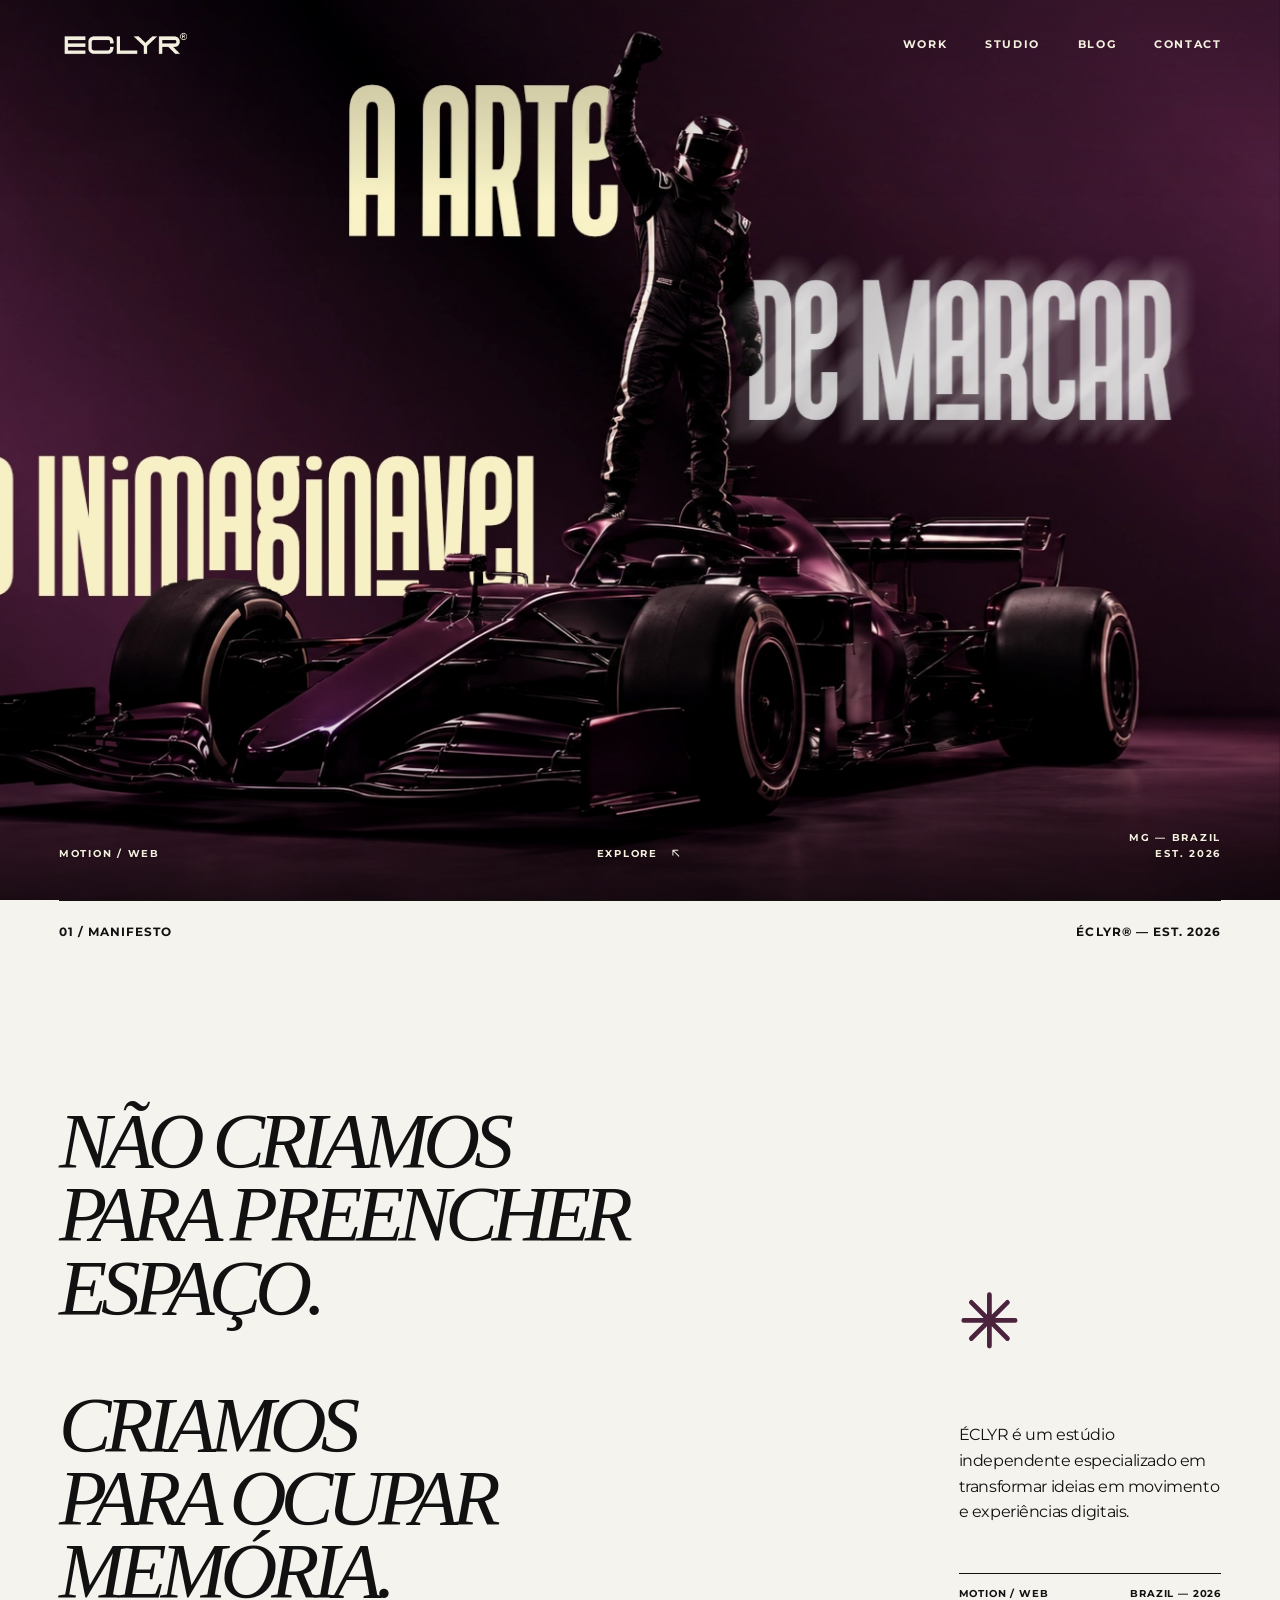
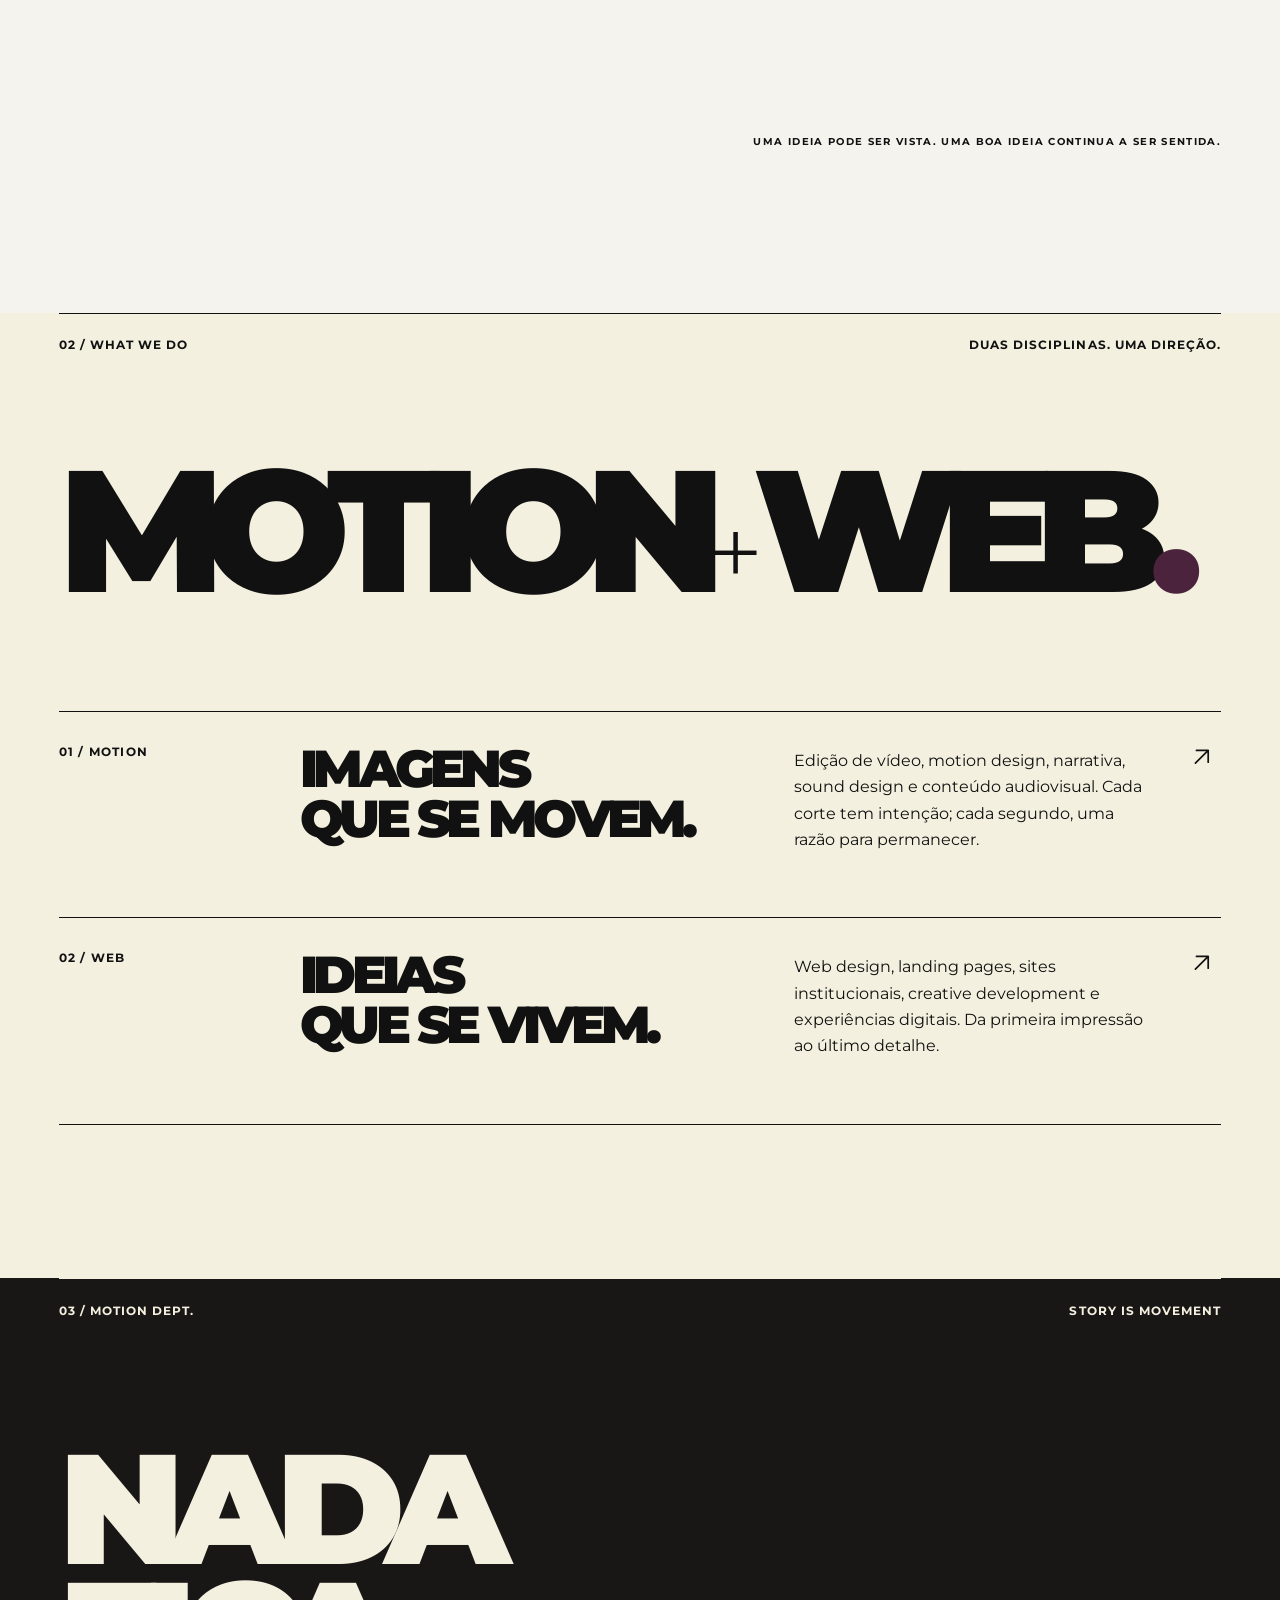
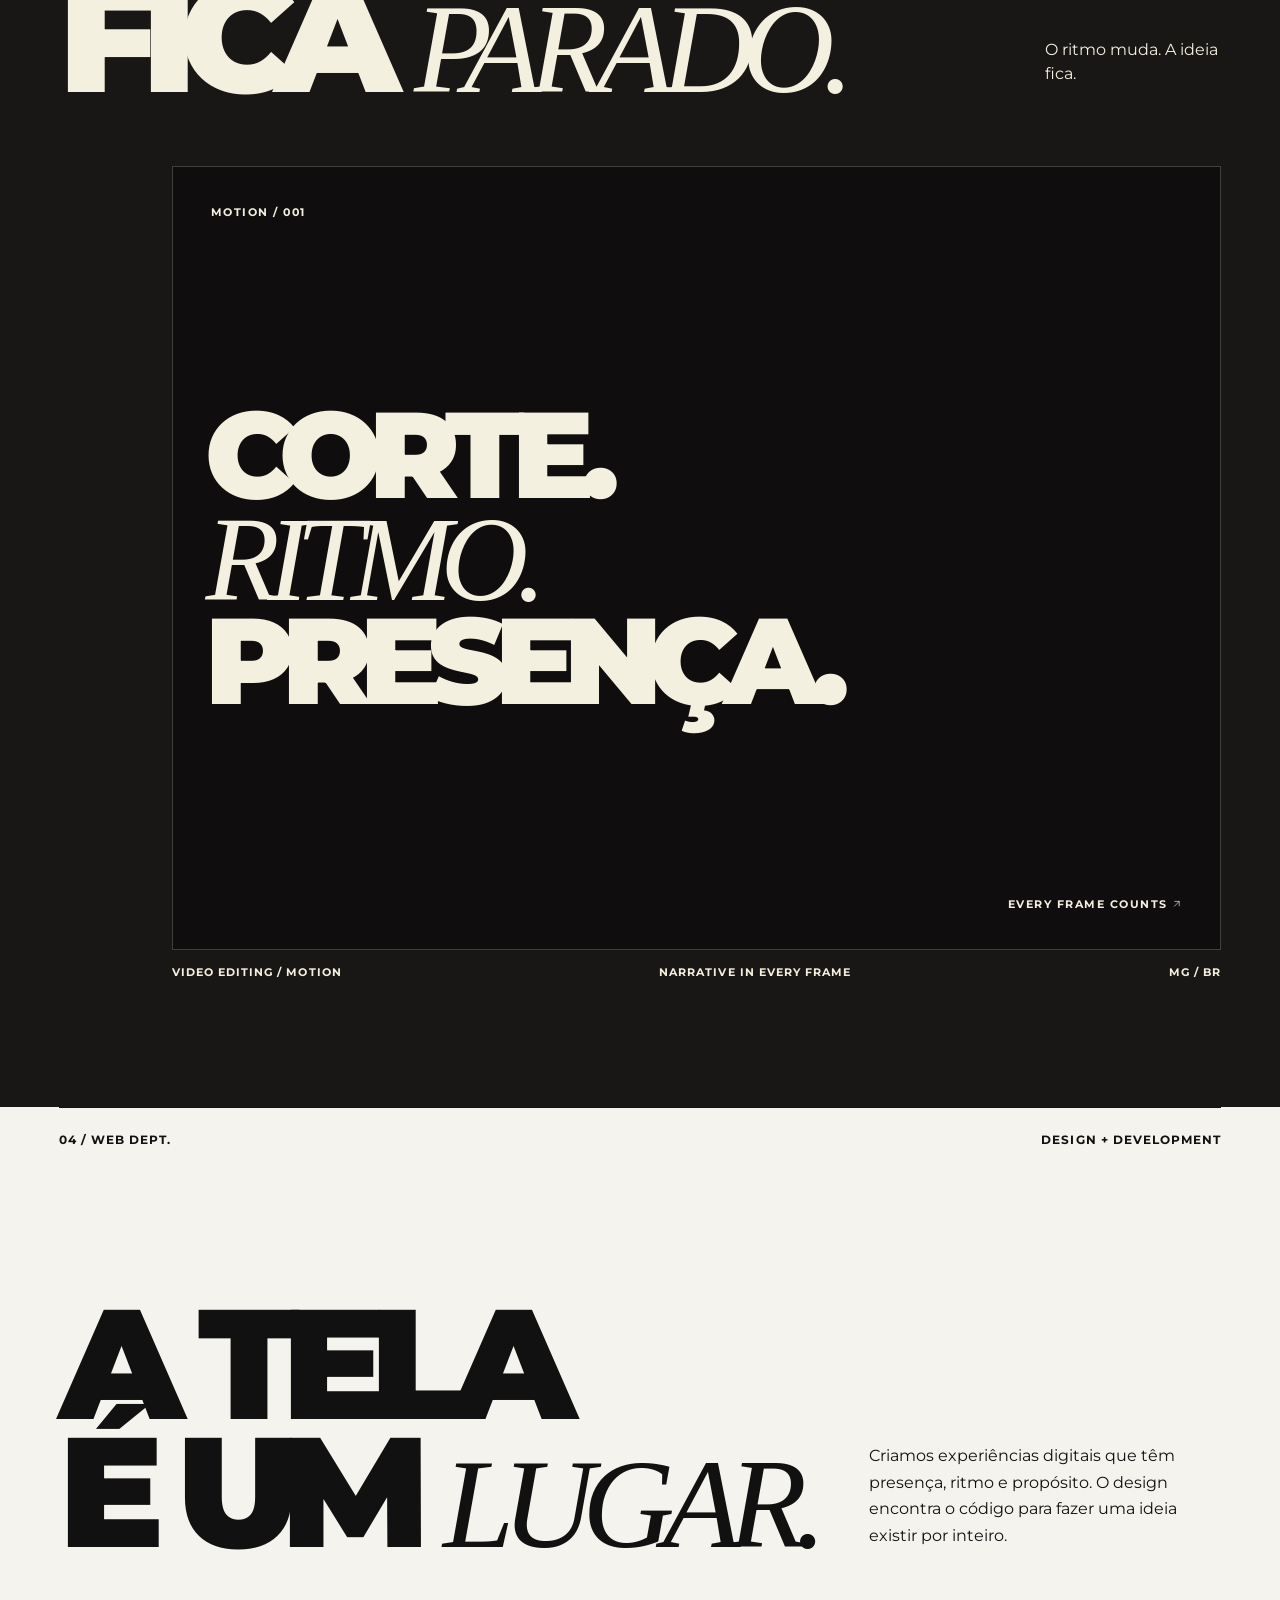
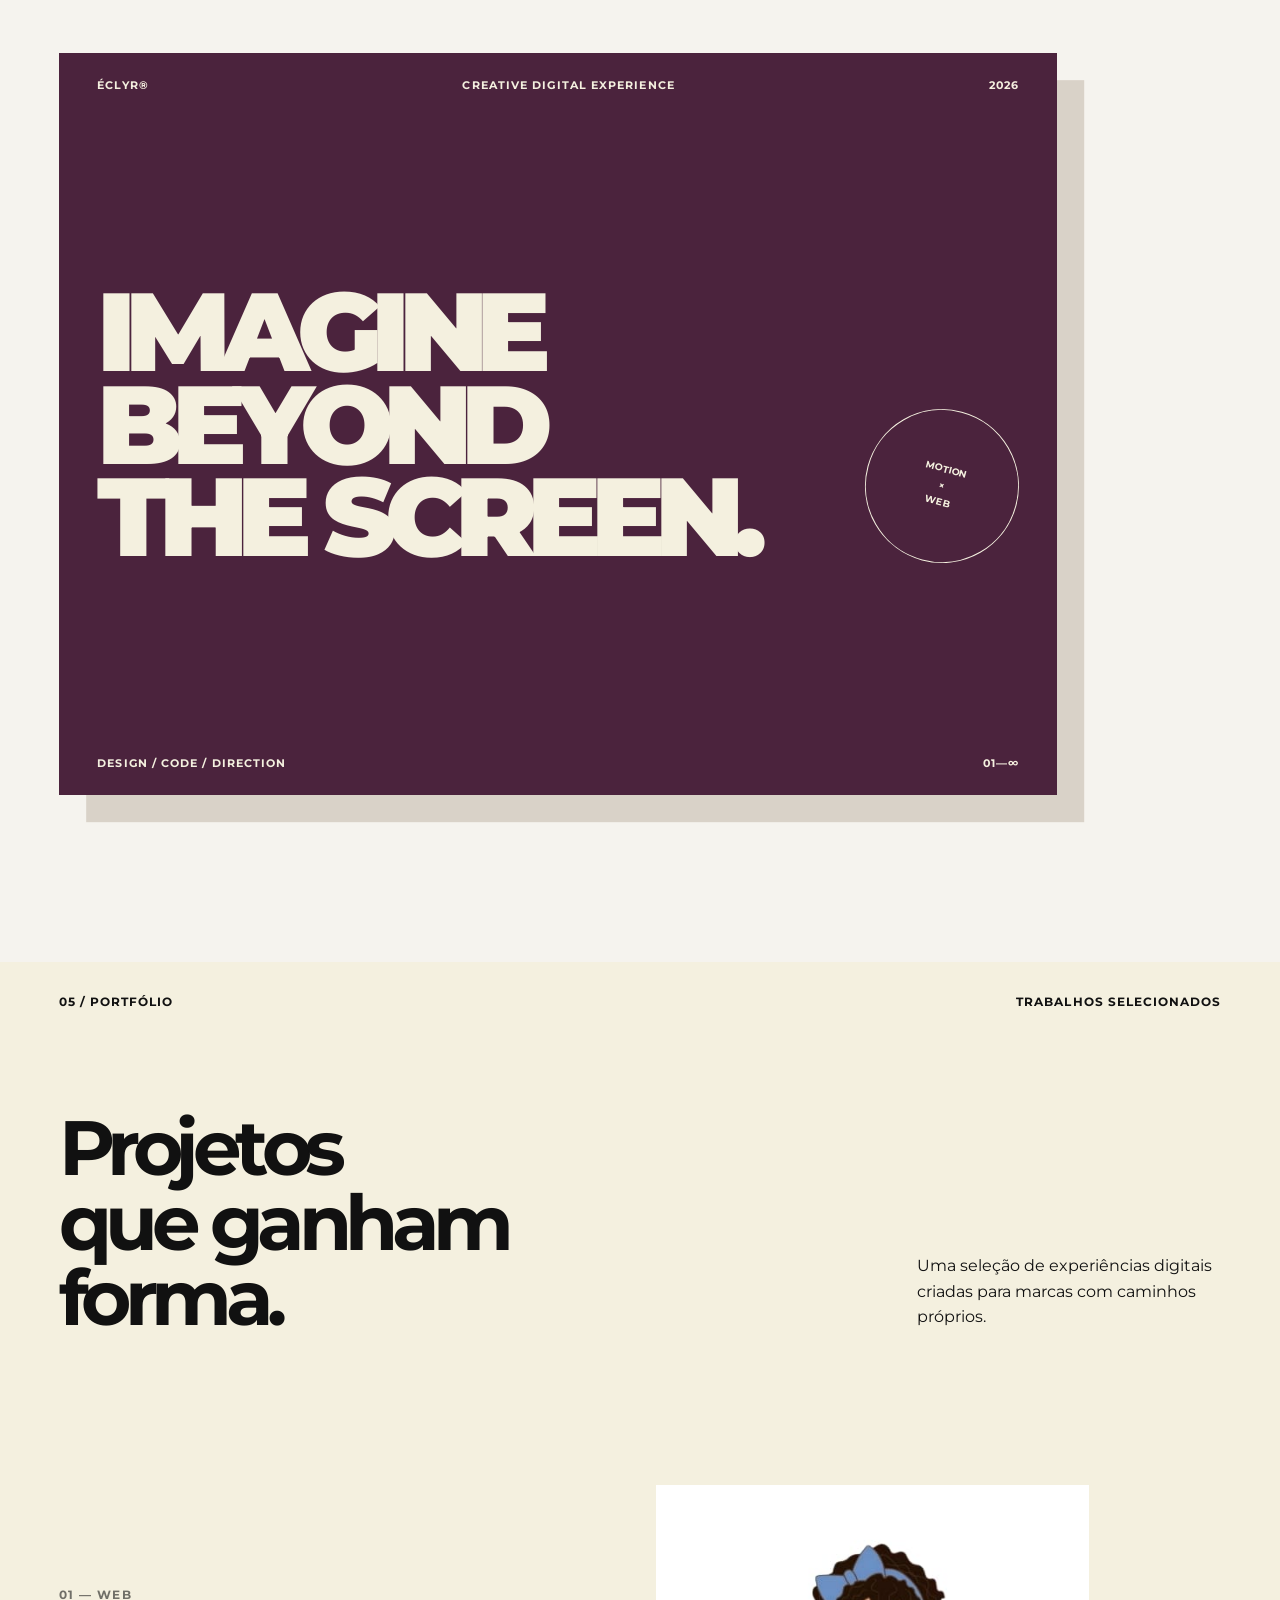
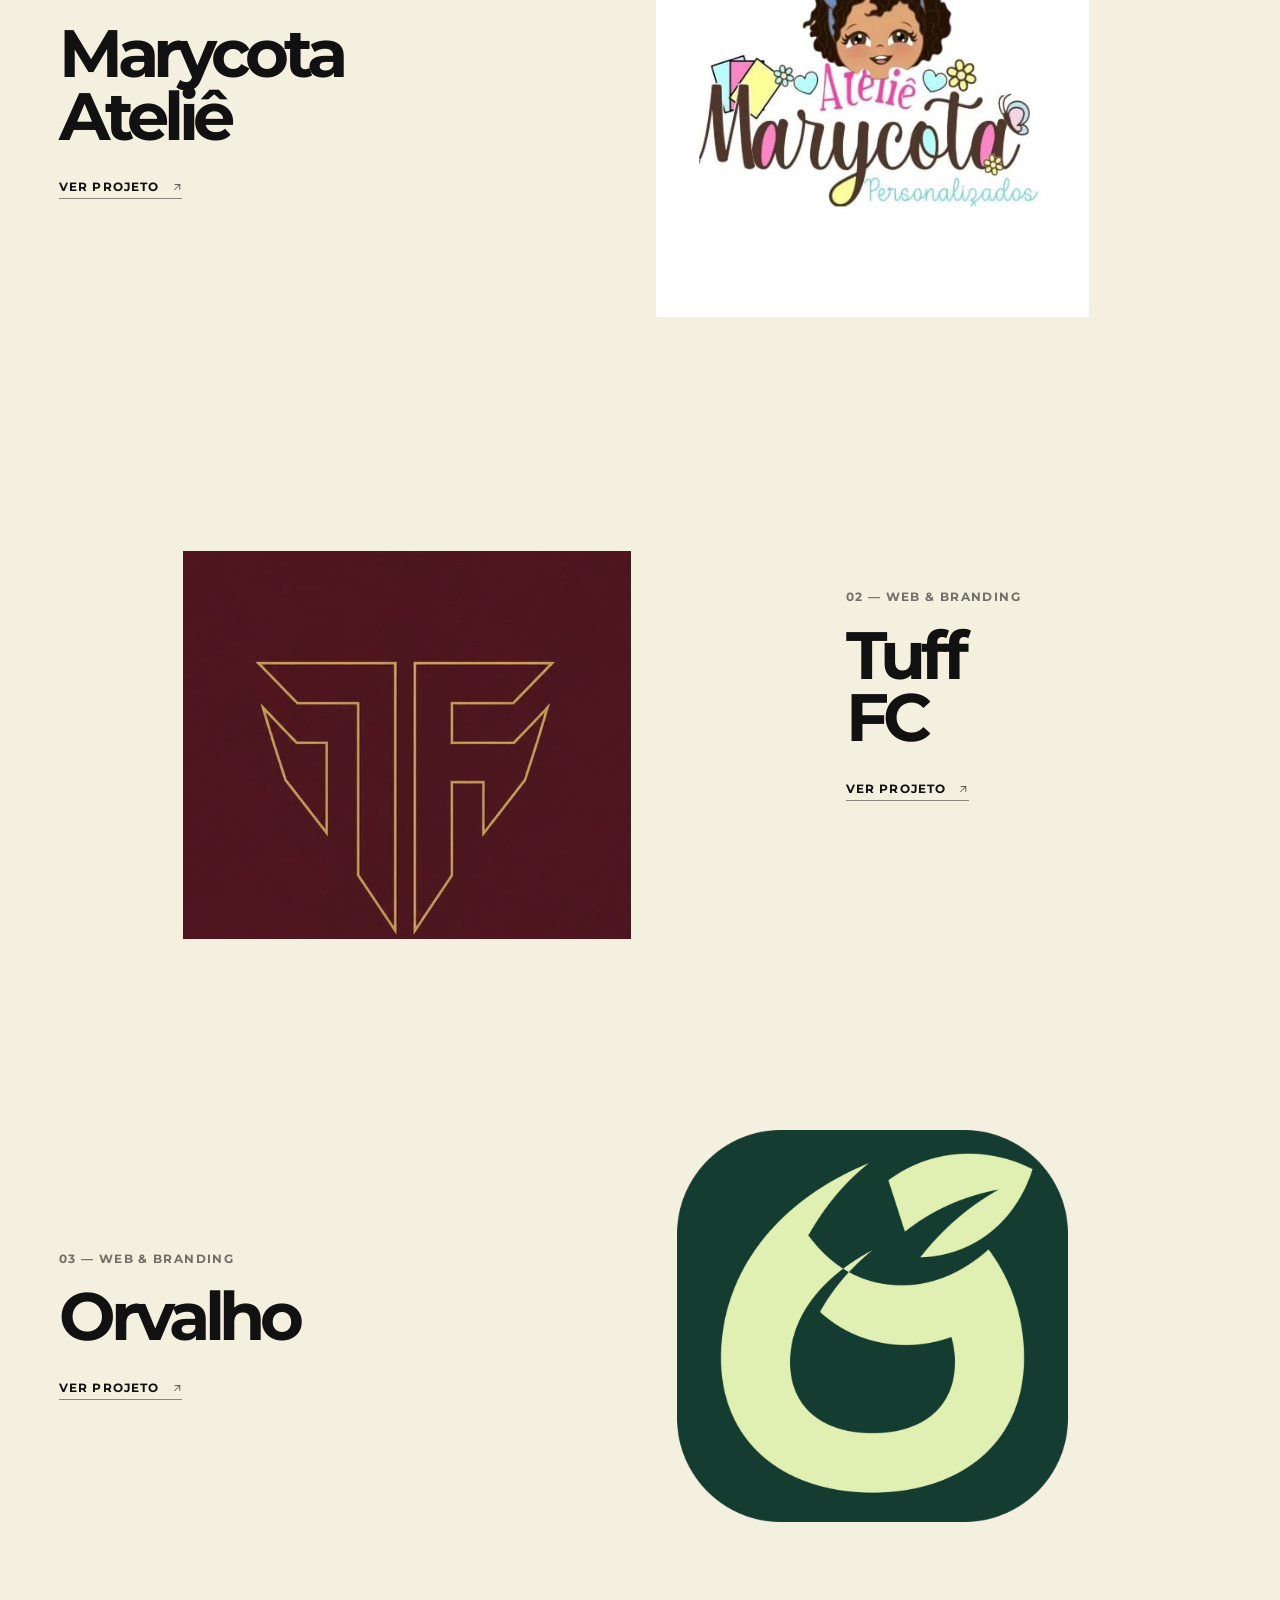
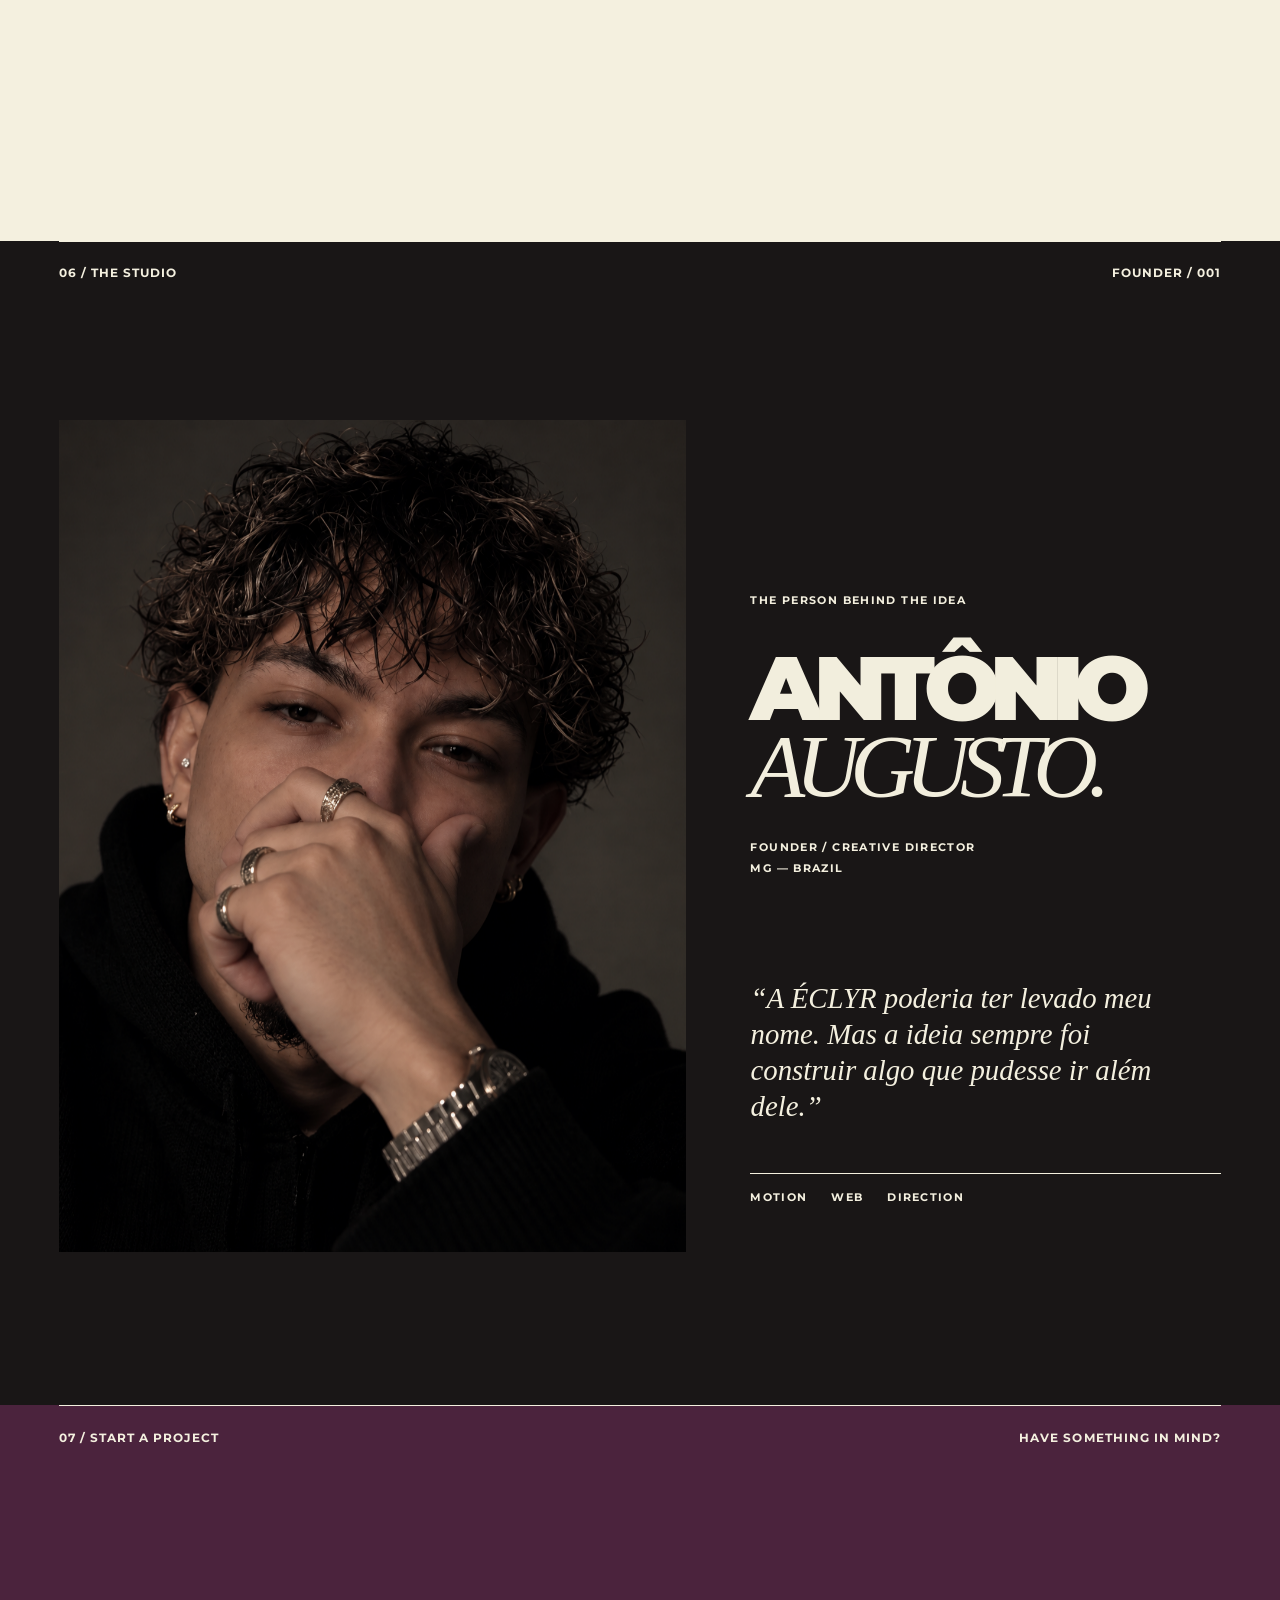
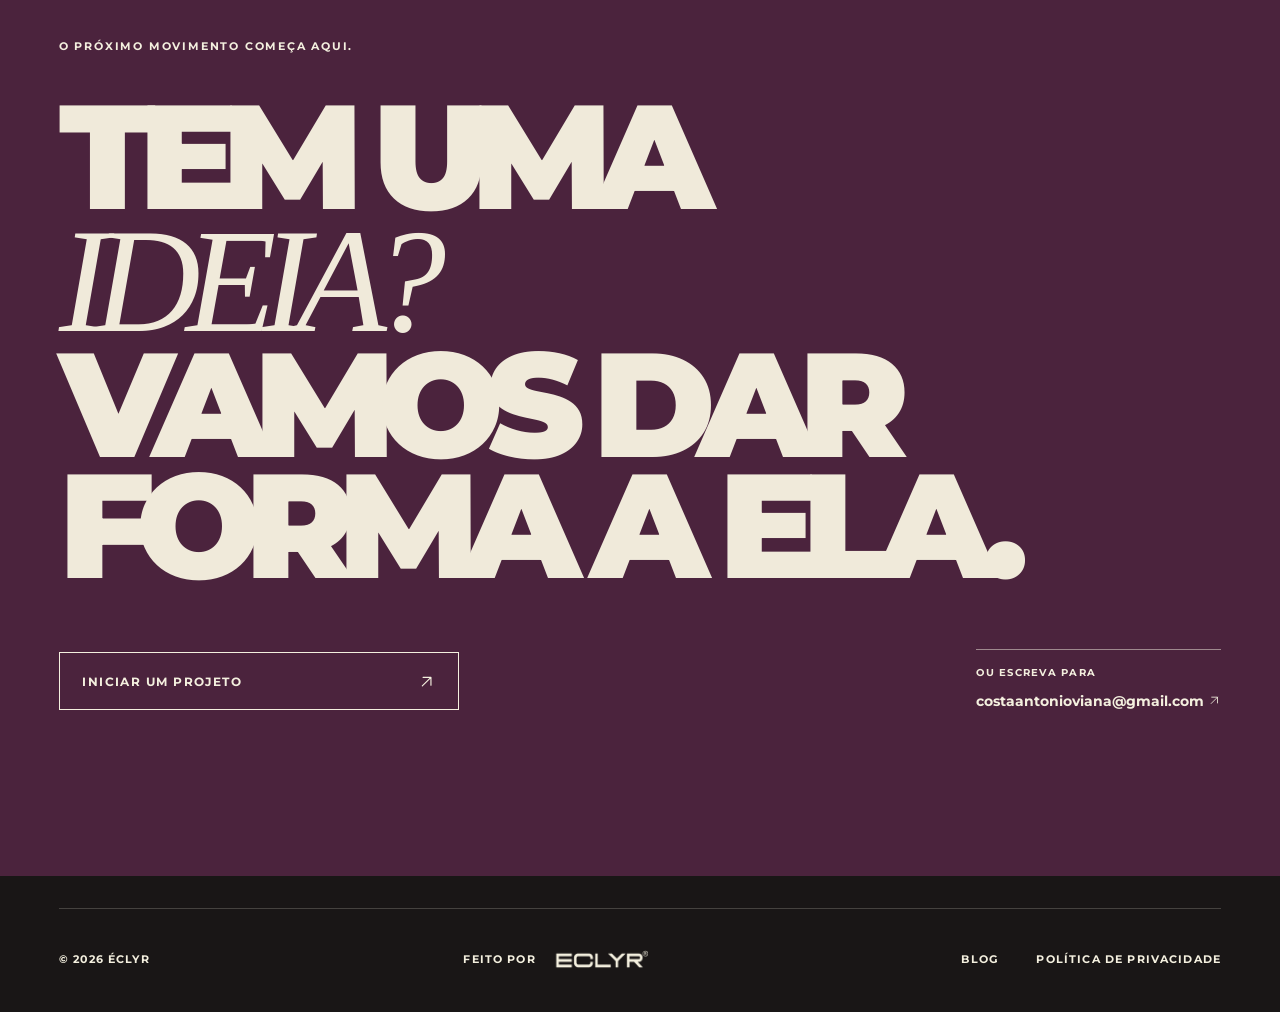
==== commit 9f81aae5: "Fix Orvalho card and add ECLYR blog" ====
--- a/index.html
+++ b/index.html
@@ -43,7 +43,7 @@
     <a class="site-logo" href="#topo" aria-label="ÉCLYR, voltar ao início"><img src="/assets/wordmark-ivory.png" width="830" height="160" alt="ÉCLYR®"></a>
     <button class="menu-toggle" type="button" aria-label="Abrir menu" aria-expanded="false" aria-controls="nav-links"><span></span><span></span></button>
     <nav id="nav-links" class="nav-links" aria-label="Navegação principal">
-      <a href="#trabalhos">WORK</a><a href="#studio">STUDIO</a><a href="#contato">CONTACT</a>
+      <a href="#trabalhos">WORK</a><a href="#studio">STUDIO</a><a href="/blog/">BLOG</a><a href="#contato">CONTACT</a>
     </nav>
   </header>
   <main id="conteudo">
@@ -100,9 +100,10 @@
 
     <section id="contato" class="contact section-plum" aria-labelledby="contact-heading"><div class="section-topline"><span>07 / START A PROJECT</span><span>HAVE SOMETHING IN MIND?</span></div><div class="contact-inner"><span class="contact-overline">O PRÓXIMO MOVIMENTO COMEÇA AQUI.</span><h2 id="contact-heading" class="reveal">TEM UMA<br><i>IDEIA?</i><br>VAMOS DAR<br>FORMA A ELA.</h2><div class="contact-actions"><a class="contact-link" href="https://wa.me/5531991555118?text=Ol%C3%A1%21%20Vim%20pelo%20site%20da%20%C3%89CLYR%20e%20gostaria%20de%20conversar%20sobre%20um%20projeto." target="_blank" rel="noopener noreferrer">INICIAR UM PROJETO <span class="arrow-icon" aria-hidden="true"><svg viewBox="0 0 24 24" focusable="false"><path d="M6 18 18 6M7 6h11v11"/></svg></span></a><a class="contact-email" href="mailto:costaantonioviana@gmail.com">OU ESCREVA PARA <span>costaantonioviana@gmail.com <span class="arrow-icon" aria-hidden="true"><svg viewBox="0 0 24 24" focusable="false"><path d="M6 18 18 6M7 6h11v11"/></svg></span></span></a></div></div></section>
   </main>
-  <footer class="footer section-dark"><div class="footer-signoff"><span class="footer-copyright">© 2026 ÉCLYR</span><div class="footer-made"><span>FEITO POR</span><img src="/assets/wordmark-ivory.png" width="830" height="160" loading="lazy" alt="ÉCLYR®"></div><a class="footer-policy-link" href="/politica-de-privacidade/">POLÍTICA DE PRIVACIDADE</a></div></footer>
+  <footer class="footer section-dark"><div class="footer-signoff"><span class="footer-copyright">© 2026 ÉCLYR</span><div class="footer-made"><span>FEITO POR</span><img src="/assets/wordmark-ivory.png" width="830" height="160" loading="lazy" alt="ÉCLYR®"></div><div class="footer-links-inline"><a class="footer-blog-link" href="/blog/">BLOG</a><a class="footer-policy-link" href="/politica-de-privacidade/">POLÍTICA DE PRIVACIDADE</a></div></div></footer>
   <script src="/assets/gsap.min.js" defer></script>
   <script src="/assets/ScrollTrigger.min.js" defer></script>
   <script src="/script.js" defer></script>
 </body>
 </html>
+
--- a/styles.css
+++ b/styles.css
@@ -30,6 +30,51 @@
 @media(max-width:760px){.work-intro{display:block;margin-top:3.5rem;margin-bottom:4rem}.work-intro h2{font-size:clamp(2.8rem,10vw,4.2rem)}.work-intro p{margin:1.5rem 0 0 15%;font-size:1rem}.project-list .project,.project-list .project-two,.project-list .project-three{grid-template-columns:1fr;gap:1.4rem;margin-bottom:4.5rem}.project-list .project-brand{height:min(86vw,26rem);grid-row:1}.project-list .project-copy{grid-row:2}.project-list .project-copy h3{font-size:clamp(2.5rem,10vw,4rem);margin:.8rem 0 1.3rem}.project-list .project-marycota img{width:min(78%,24rem)}.project-list .project-tuff img{width:min(72%,23rem)}.project-list .project-orvalho img{width:min(68%,22rem)}.footer-signoff{flex-wrap:wrap;justify-content:space-between;gap:1.5rem;padding:1.25rem 0 .25rem}.footer-made{order:-1;justify-content:flex-start;width:100%;gap:.8rem}.footer-made img{width:5.5rem}.footer-copyright,.footer-policy-link,.footer-made>span{font-size:.58rem}}
 .policy-page{background:var(--off);color:var(--black)}.policy-header{min-height:5rem;padding:0 var(--gutter);display:flex;align-items:center;justify-content:space-between;gap:2rem;background:var(--warm);color:var(--ivory)}.policy-header>a:first-child{width:9rem}.policy-header img{width:100%;height:auto}.policy-back{font-size:.66rem;font-weight:700;letter-spacing:.12em}.policy-hero{background:var(--plum);color:var(--ivory);padding:clamp(5rem,10vw,9rem) var(--gutter) 2rem}.policy-kicker{font-size:.7rem;font-weight:700;letter-spacing:.15em}.policy-hero h1{margin:2rem 0;font-size:clamp(4rem,10vw,10rem);font-weight:700;line-height:.83;letter-spacing:-.1em}.policy-hero h1 i{font-family:Georgia,serif;font-weight:400}.policy-hero>p{max-width:40rem;margin:0 0 4rem;font-size:clamp(1rem,1.3vw,1.25rem);line-height:1.65}.policy-date{display:flex;justify-content:space-between;gap:1rem;border-top:1px solid rgba(244,240,223,.35);padding-top:1rem;font-size:.64rem;font-weight:700;letter-spacing:.1em}.policy-layout{display:grid;grid-template-columns:minmax(13rem,20rem) minmax(0,1fr);gap:clamp(3rem,8vw,9rem);max-width:90rem;margin:0 auto;padding:clamp(4rem,8vw,8rem) var(--gutter) clamp(6rem,10vw,10rem)}.policy-index{position:sticky;top:7rem;align-self:start;display:flex;flex-direction:column;gap:1.2rem;font-size:.82rem}.policy-index>span{margin-bottom:.8rem;font-size:.68rem;font-weight:700;letter-spacing:.12em}.policy-index a{line-height:1.4}.policy-index a:hover{text-decoration:underline;text-underline-offset:.25rem}.policy-content{max-width:54rem}.policy-intro{margin:0 0 4rem;font-family:Georgia,serif;font-size:clamp(1.5rem,2.2vw,2.1rem);line-height:1.4}.policy-section{display:grid;grid-template-columns:2.5rem minmax(0,1fr);gap:1.5rem;padding:2.2rem 0}.policy-section>span{padding-top:.35rem;font-size:.72rem;font-weight:700;letter-spacing:.1em;color:var(--plum)}.policy-section h2{margin:0 0 1rem;font-size:clamp(1.35rem,2.4vw,2rem);font-weight:700;letter-spacing:-.045em}.policy-section p{margin:0 0 1rem;font-size:1rem;line-height:1.75}.policy-section p:last-child{margin-bottom:0}.policy-section a{color:var(--plum);text-decoration:underline;text-decoration-thickness:1px;text-underline-offset:.2em;overflow-wrap:anywhere}.policy-page .footer{margin:0}
 @media(max-width:760px){.policy-header{min-height:4.5rem}.policy-header>a:first-child{width:7.5rem}.policy-back{font-size:.58rem}.policy-hero{padding-top:5rem}.policy-hero h1{font-size:clamp(3.7rem,14vw,6rem)}.policy-date{flex-direction:column;gap:.6rem;font-size:.57rem}.policy-layout{display:block;padding-top:3.5rem}.policy-index{position:static;display:grid;grid-template-columns:1fr 1fr;gap:1rem 1.4rem;margin-bottom:4rem}.policy-index>span{grid-column:1/-1}.policy-index a{font-size:.77rem}.policy-intro{margin-bottom:2rem}.policy-section{grid-template-columns:1.8rem minmax(0,1fr);gap:1rem;padding:1.5rem 0}.policy-section p{font-size:.98rem;line-height:1.7}.footer-signoff{min-height:auto}}
+
+/* Blog e marcas dos projetos */
+.project-list .project-orvalho{width:min(100%,34rem);height:auto;min-height:0;aspect-ratio:1;justify-self:center;align-self:center;background:transparent;overflow:visible}
+.project-list .project-orvalho img{display:block;width:min(72%,25rem);height:auto;max-width:100%;max-height:none;object-fit:contain;border-radius:18%;}
+.footer-links-inline{display:flex;align-items:center;gap:clamp(1rem,3vw,3rem)}
+.footer-links-inline a{font-size:.66rem;font-weight:700;letter-spacing:.11em;white-space:nowrap}
+.journal-page{min-height:100vh;background:var(--ivory);color:var(--black)}
+.journal-hero{padding:clamp(5rem,9vw,9rem) var(--gutter) clamp(3rem,6vw,6rem);background:var(--plum);color:var(--ivory)}
+.journal-kicker,.journal-date,.journal-category{font-size:.7rem;font-weight:700;letter-spacing:.14em}
+.journal-hero h1{max-width:12ch;margin:2rem 0;font-size:clamp(3.8rem,9vw,9rem);font-weight:700;line-height:.87;letter-spacing:-.095em}
+.journal-hero h1 i,.journal-article h1 i{font-family:Georgia,serif;font-weight:400}
+.journal-hero>p{max-width:35rem;margin:0;font-size:clamp(1rem,1.4vw,1.25rem);line-height:1.7}
+.journal-list{max-width:90rem;margin:0 auto;padding:clamp(3rem,7vw,7rem) var(--gutter) clamp(5rem,9vw,9rem)}
+.journal-list-heading{margin:0 0 2rem;font-size:.7rem;font-weight:700;letter-spacing:.14em}
+.journal-card{display:grid;grid-template-columns:minmax(7rem,.35fr) minmax(0,1.5fr) minmax(8rem,.5fr);align-items:start;gap:clamp(1rem,4vw,4rem);padding:2rem 0;border-top:1px solid rgba(17,17,17,.25)}
+.journal-card:last-child{border-bottom:1px solid rgba(17,17,17,.25)}
+.journal-card-meta{display:flex;flex-direction:column;gap:.6rem;font-size:.68rem;line-height:1.5;letter-spacing:.08em}
+.journal-card h2{margin:0 0 .8rem;font-size:clamp(1.7rem,3.5vw,3.4rem);line-height:.98;letter-spacing:-.065em}
+.journal-card p{max-width:42rem;margin:0;font-size:1rem;line-height:1.7}
+.journal-card-link{justify-self:end;align-self:center;font-size:.7rem;font-weight:700;letter-spacing:.1em;border-bottom:1px solid currentColor;padding-bottom:.35rem}
+.journal-card-link:hover{text-decoration:none;opacity:.6}
+.journal-article{background:var(--ivory);color:var(--black)}
+.journal-article-hero{padding:clamp(4rem,8vw,8rem) var(--gutter) 3rem;background:var(--plum);color:var(--ivory)}
+.journal-article-hero .journal-back{display:inline-block;margin-bottom:clamp(3rem,6vw,6rem);font-size:.7rem;font-weight:700;letter-spacing:.12em}
+.journal-article h1{max-width:15ch;margin:1.5rem 0;font-size:clamp(3rem,7.5vw,7.5rem);line-height:.9;letter-spacing:-.09em}
+.journal-article-dek{max-width:42rem;margin:0;font-size:clamp(1rem,1.4vw,1.25rem);line-height:1.7}
+.journal-article-meta{display:flex;justify-content:space-between;gap:1rem;margin-top:3rem;border-top:1px solid rgba(244,240,223,.35);padding-top:1rem;font-size:.68rem;font-weight:700;letter-spacing:.1em}
+.journal-body{max-width:48rem;margin:0 auto;padding:clamp(3rem,7vw,7rem) var(--gutter) clamp(5rem,9vw,9rem)}
+.journal-body p,.journal-body li{font-size:1.05rem;line-height:1.85}
+.journal-body p{margin:0 0 1.5rem}
+.journal-body h2{margin:3rem 0 1rem;font-size:clamp(1.7rem,3vw,2.5rem);line-height:1.1;letter-spacing:-.045em}
+.journal-body a{color:var(--plum);text-decoration:underline;text-underline-offset:.2em}
+.journal-next{max-width:48rem;margin:0 auto 5rem;padding:1.5rem var(--gutter);border-top:1px solid rgba(17,17,17,.25);font-size:.75rem;font-weight:700;letter-spacing:.1em}
+@media(max-width:760px){
+ .project-list .project-orvalho{width:min(100%,26rem);height:auto;aspect-ratio:1;grid-row:1}
+ .project-list .project-orvalho img{width:min(72%,19rem)}
+ .footer-signoff{gap:1.2rem}
+ .footer-links-inline{width:100%;justify-content:space-between;gap:.8rem}
+ .footer-links-inline a{font-size:.55rem}
+ .journal-card{grid-template-columns:1fr;gap:1rem;padding:1.5rem 0}
+ .journal-card-meta{flex-direction:row;gap:1rem}
+ .journal-card-link{justify-self:start;margin-top:.3rem}
+ .journal-article-meta{flex-direction:column;gap:.7rem}
+ .journal-body p,.journal-body li{font-size:1rem}
+}
 
 /* Mobile refinements: editorial rhythm, readable type, and text-style vector icons */
 .arrow-icon{display:inline-flex;width:.9em;height:.9em;flex:0 0 auto;vertical-align:-.08em;color:currentColor}
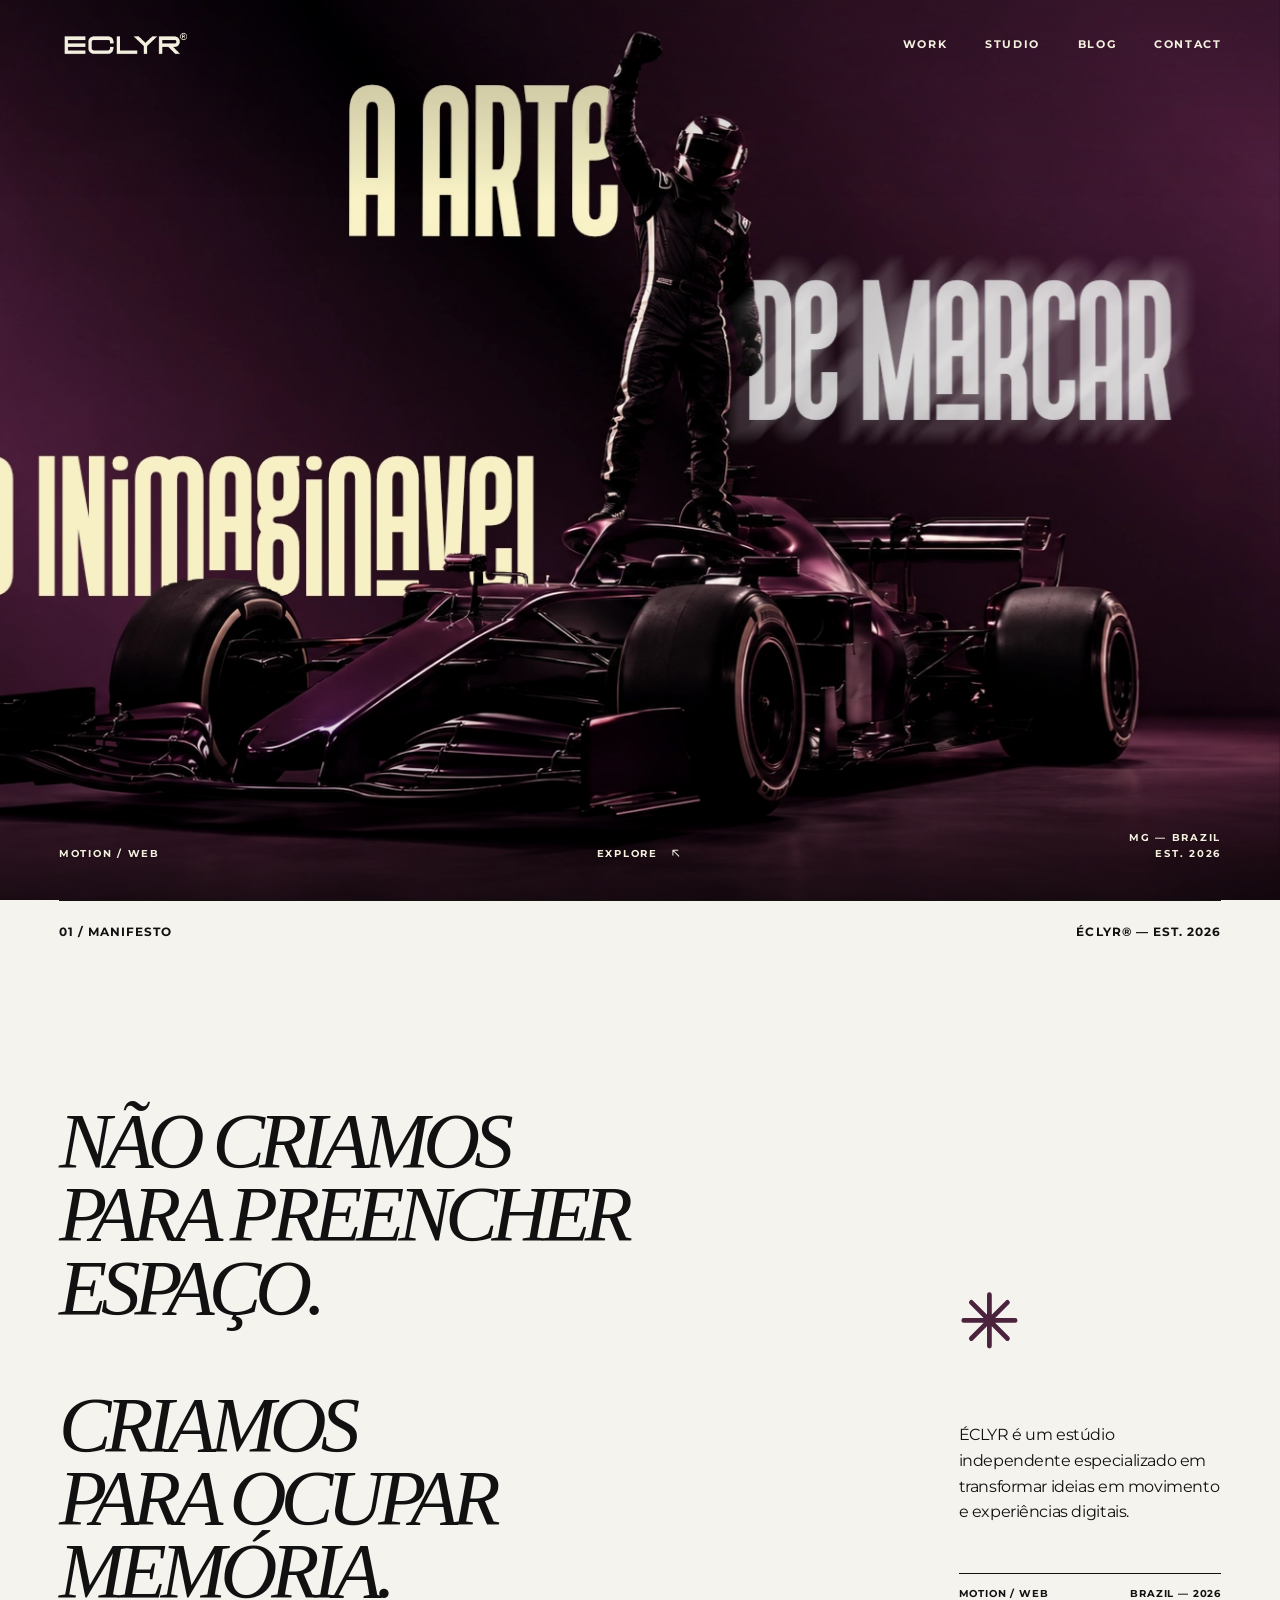
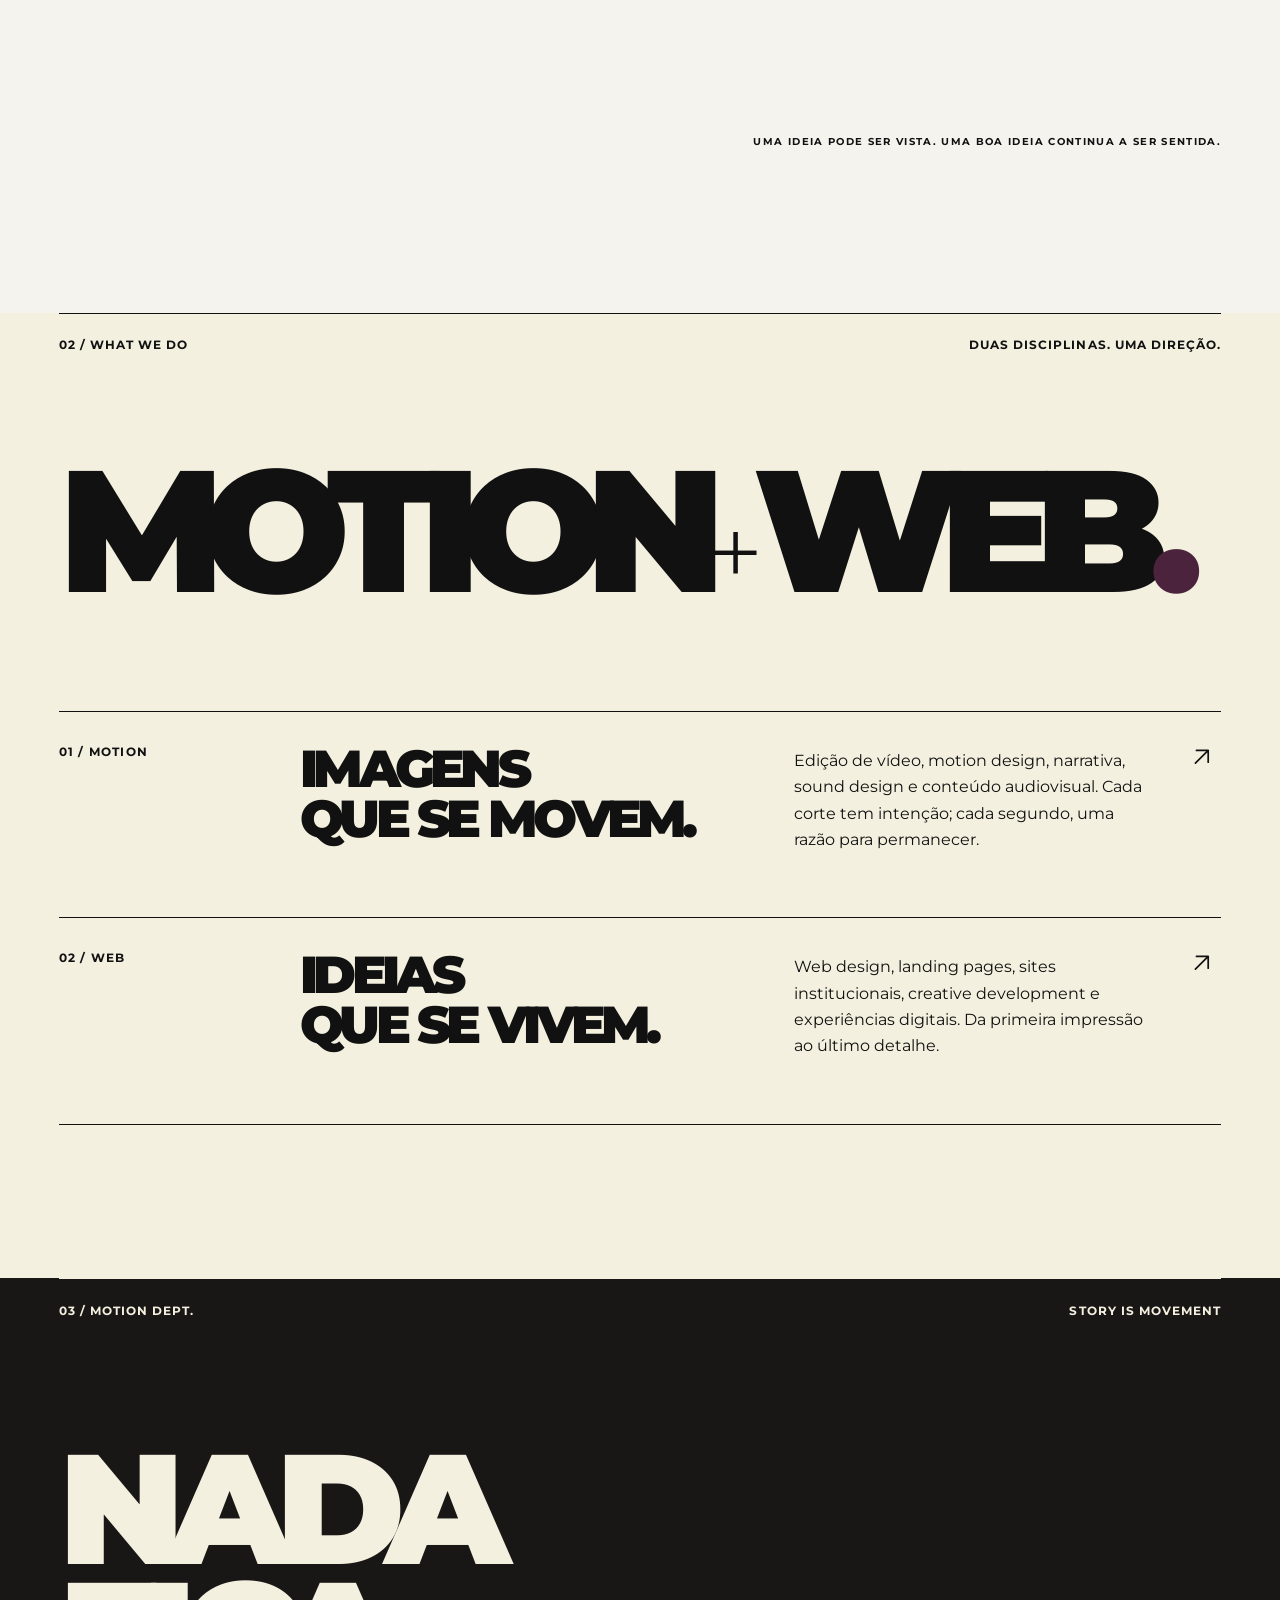
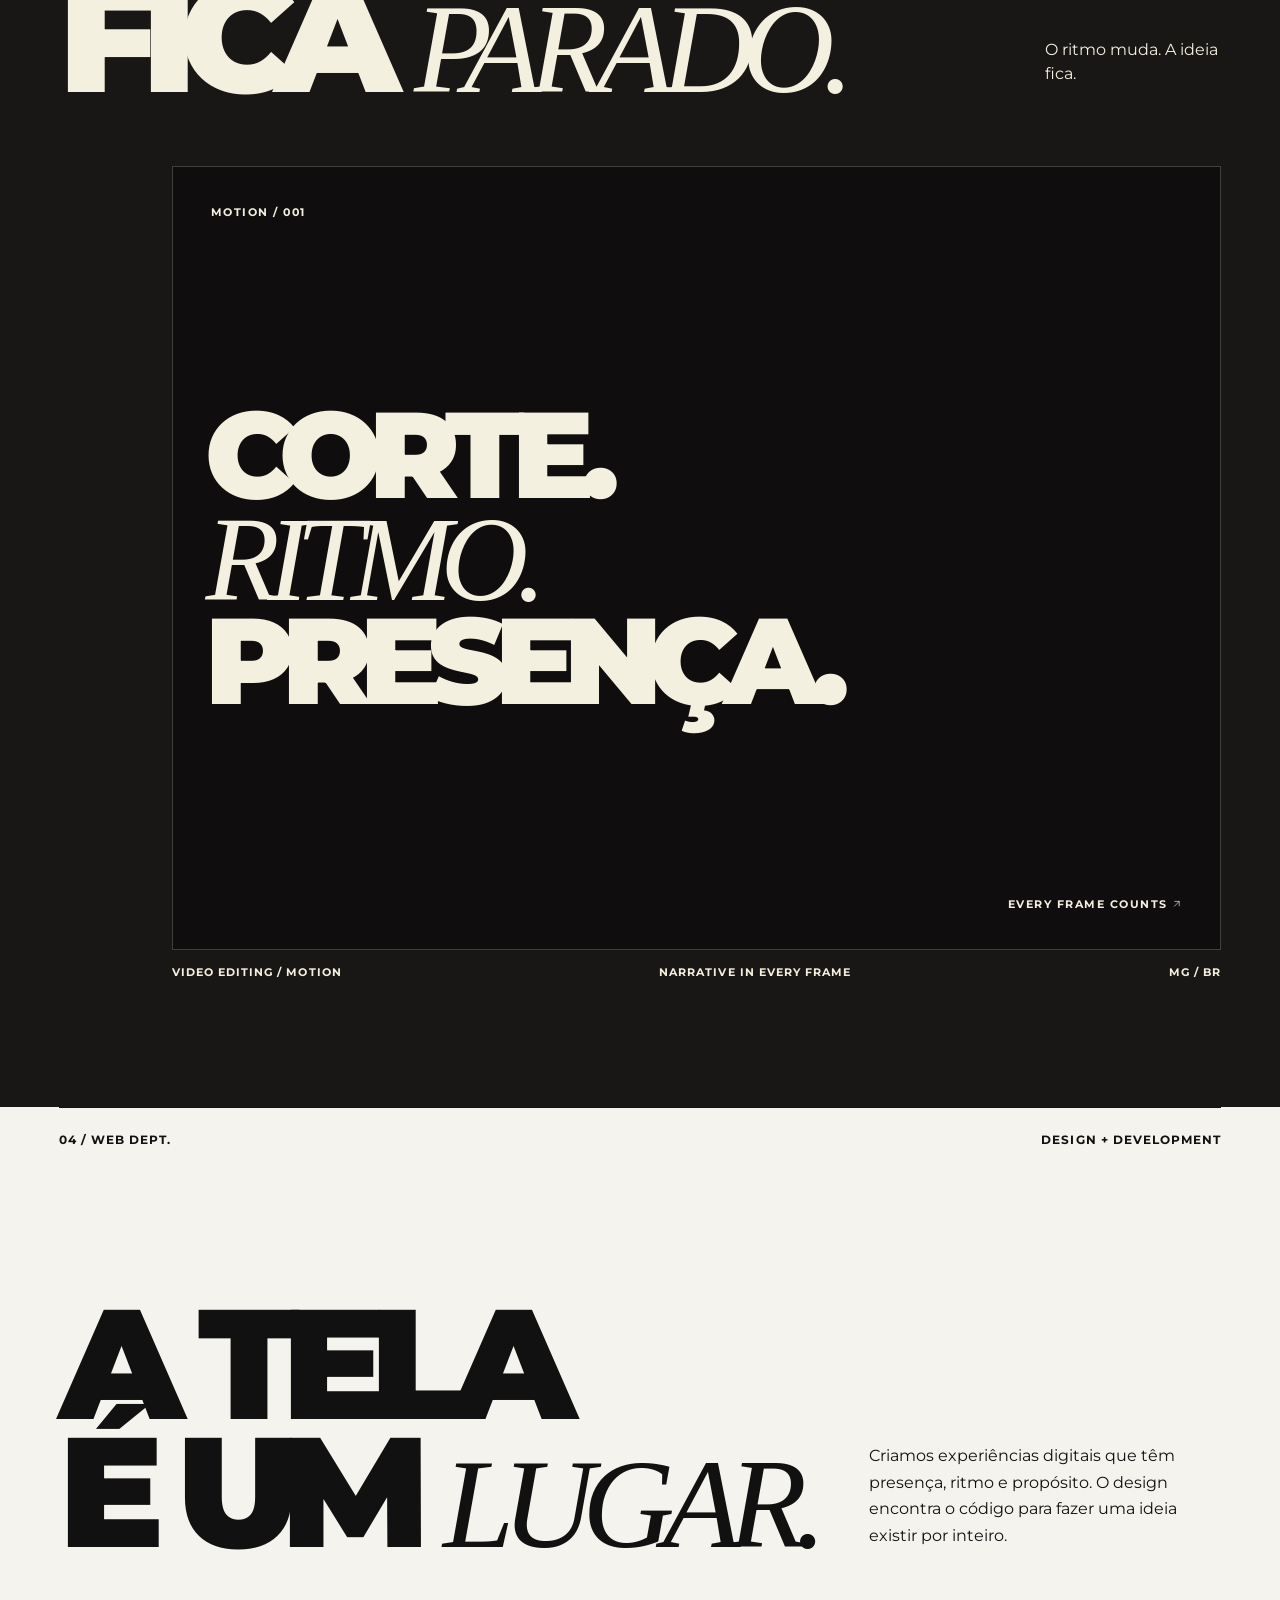
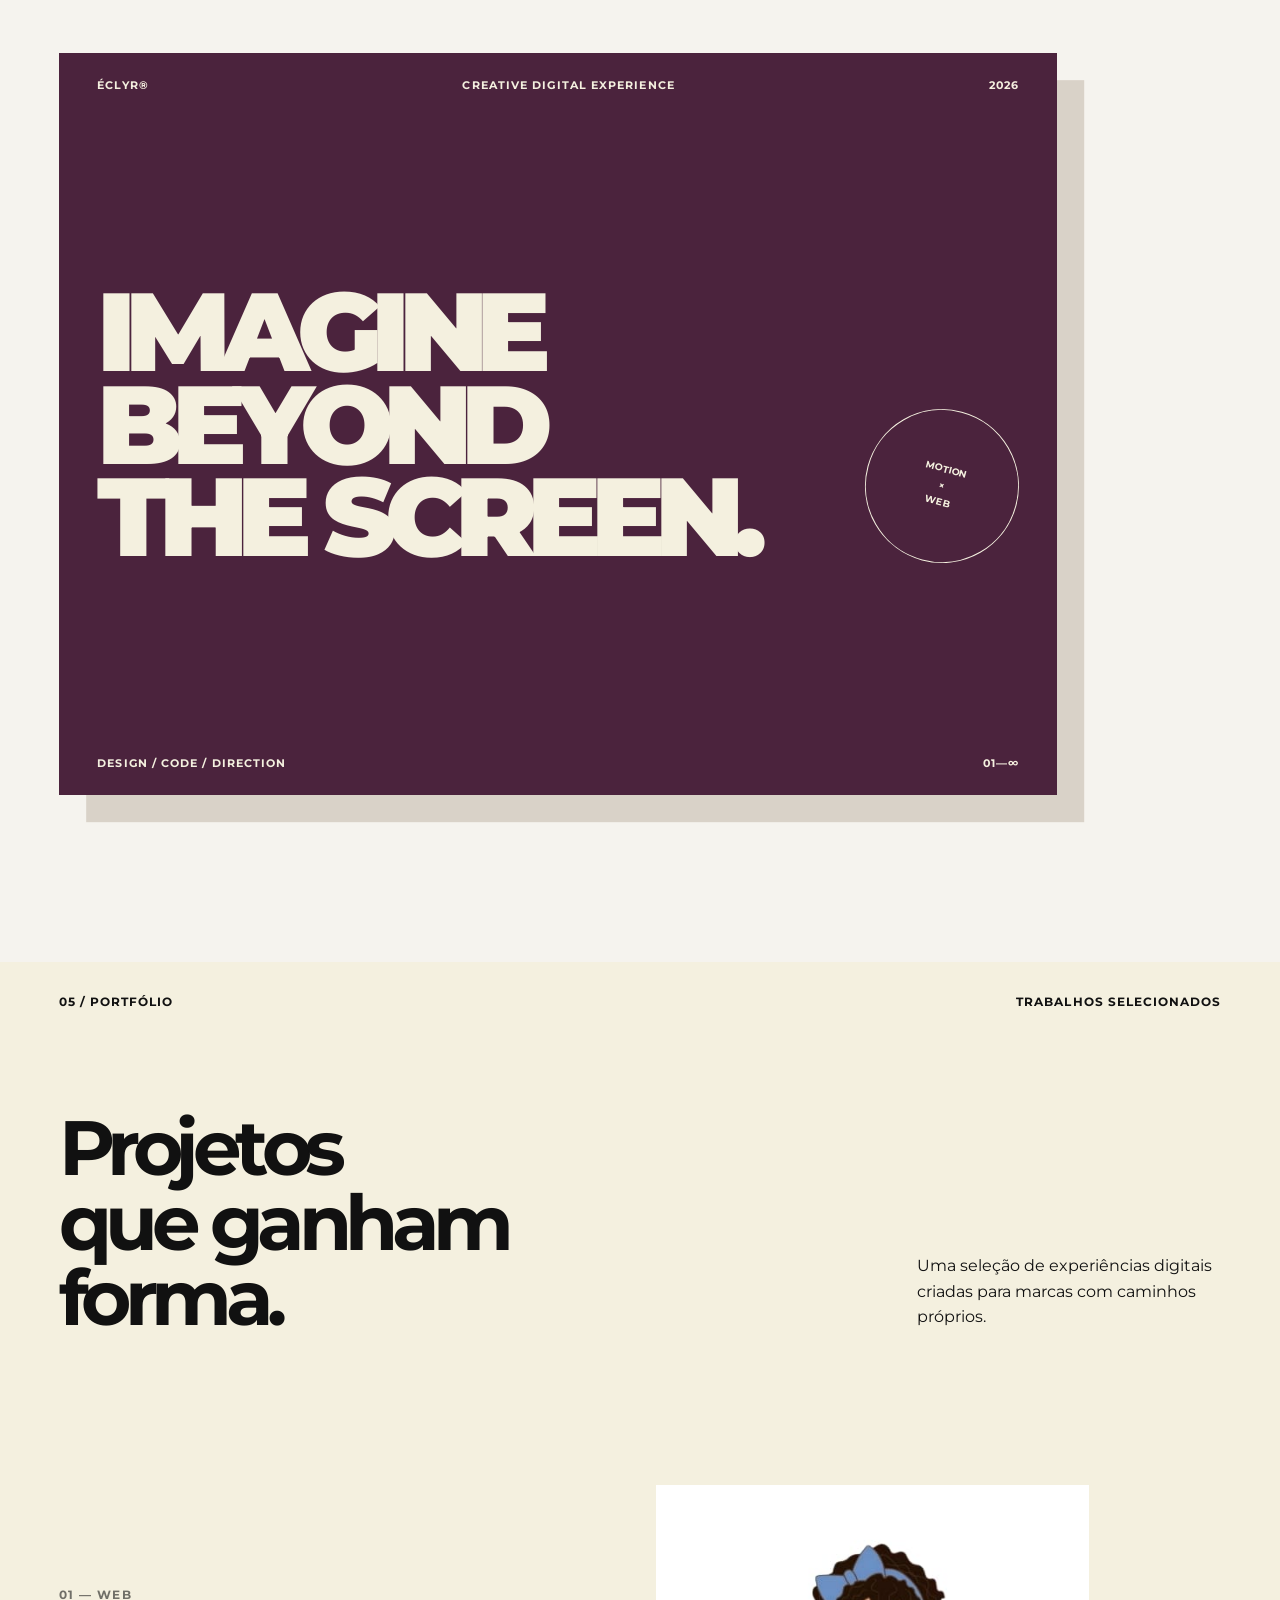
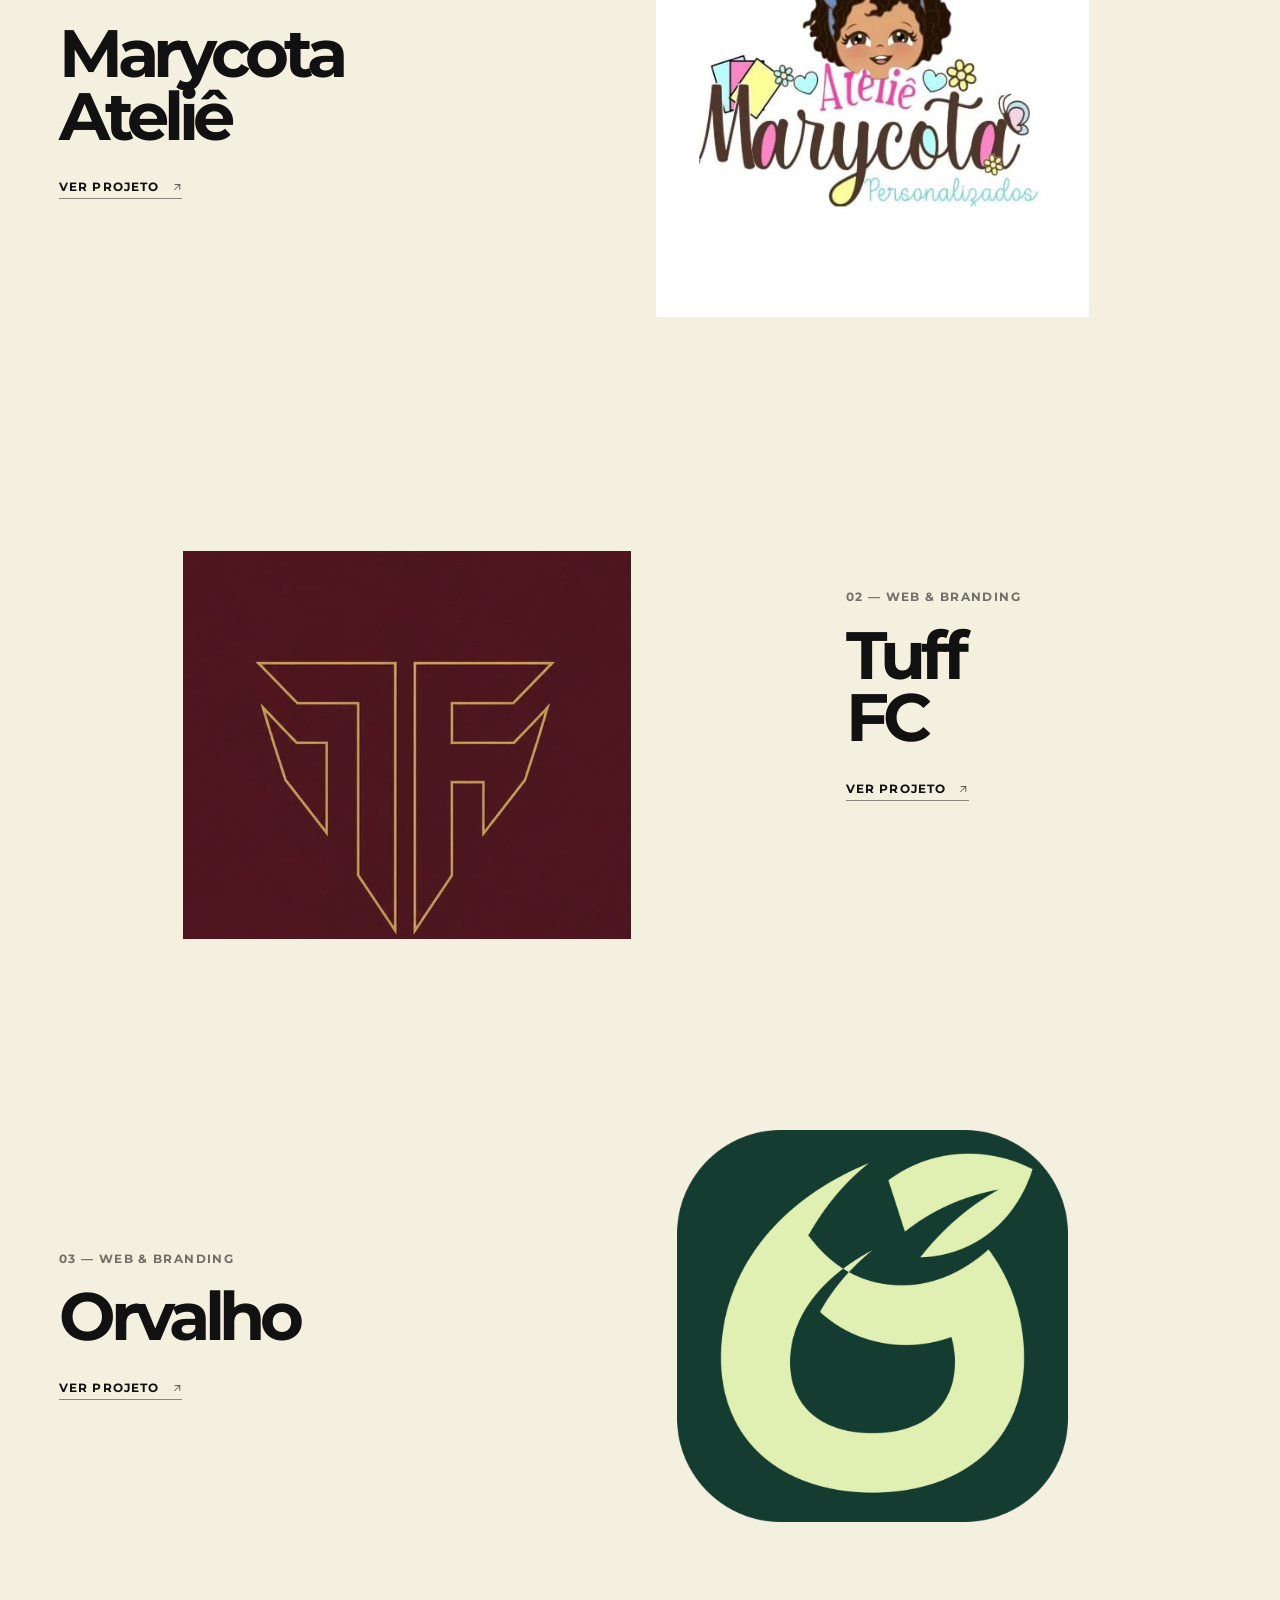
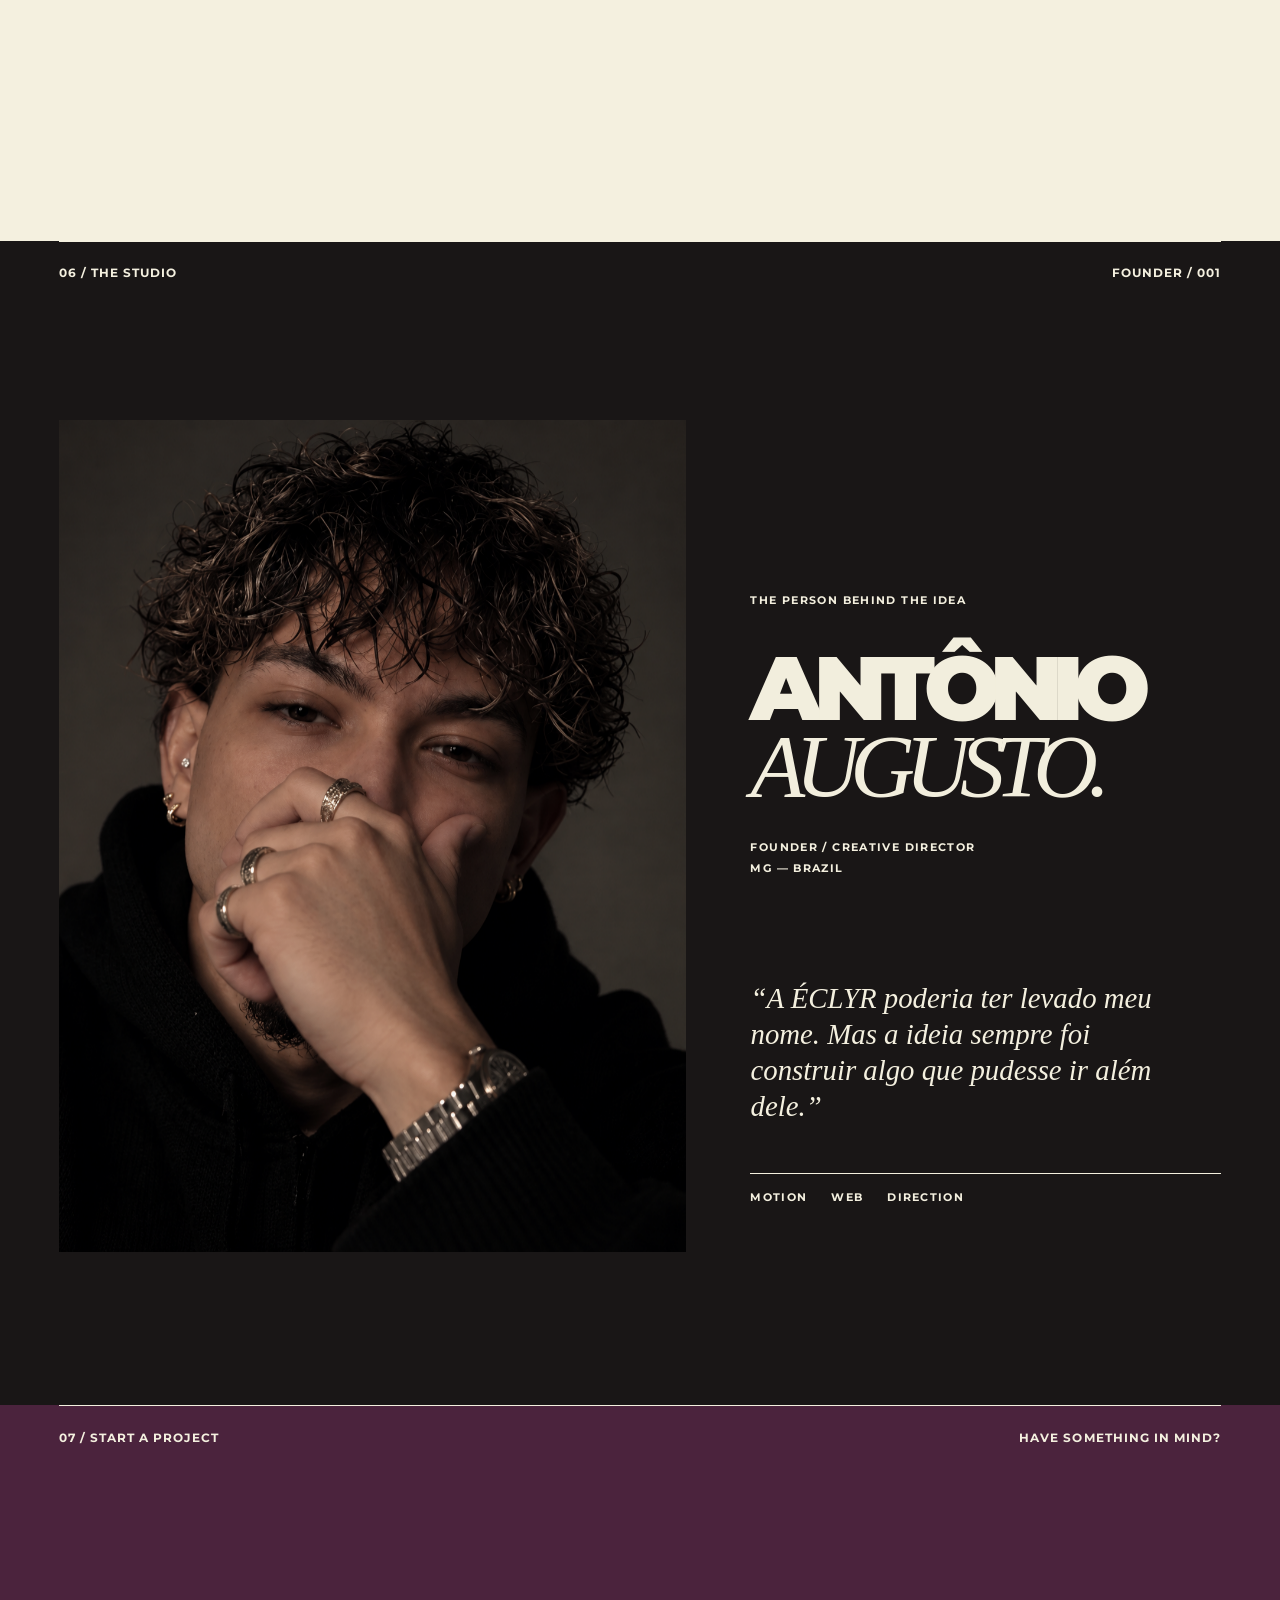
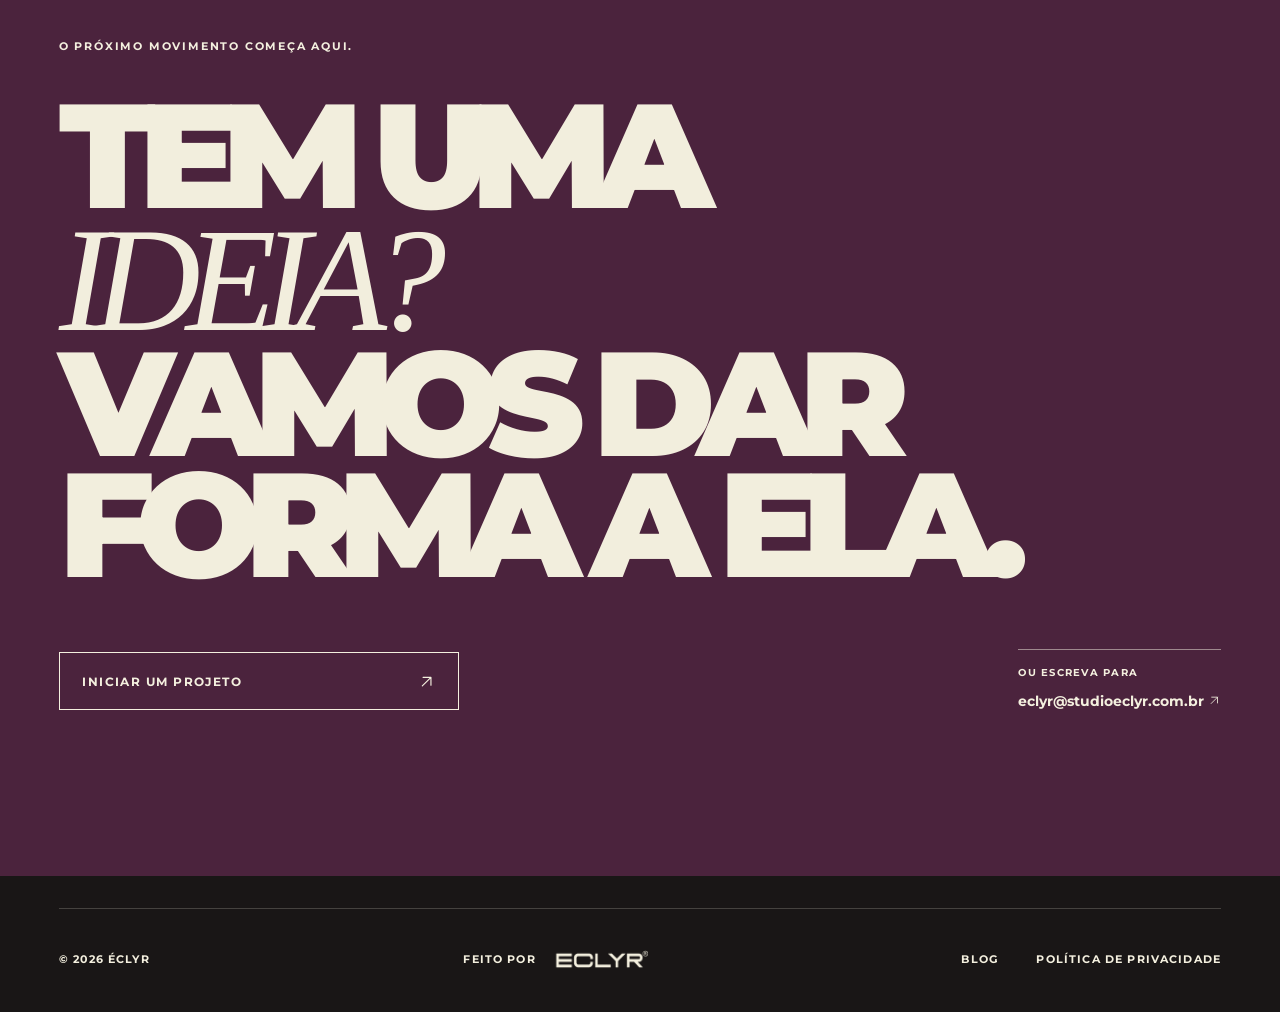
==== commit d8305357: "Update studio contact email" ====
--- a/index.html
+++ b/index.html
@@ -34,7 +34,7 @@
   <meta name="twitter:image:alt" content="ÉCLYR® — projetos de web, motion e branding para marcas que ganham forma.">
   <link rel="stylesheet" href="/styles.css">
   <script type="application/ld+json">
-  {"@context":"https://schema.org","@graph":[{"@type":"Organization","@id":"https://eclyr.netlify.app/#organization","name":"ÉCLYR","alternateName":"Studio ÉCLYR","url":"https://eclyr.netlify.app/","logo":"https://eclyr.netlify.app/assets/logo-ivory.png","description":"Estúdio criativo independente de motion design, web design, branding e experiências digitais em Minas Gerais.","founder":{"@type":"Person","name":"Antônio Augusto"},"email":"costaantonioviana@gmail.com","telephone":"+5531991555118","areaServed":{"@type":"Country","name":"Brasil"},"address":{"@type":"PostalAddress","addressRegion":"MG","addressCountry":"BR"},"sameAs":["https://www.instagram.com/studioeclyr"],"contactPoint":{"@type":"ContactPoint","contactType":"projetos","email":"costaantonioviana@gmail.com","url":"https://wa.me/5531991555118?text=Ol%C3%A1%21%20Vim%20pelo%20site%20da%20%C3%89CLYR%20e%20gostaria%20de%20conversar%20sobre%20um%20projeto.","availableLanguage":"Portuguese"}},{"@type":"WebSite","@id":"https://eclyr.netlify.app/#website","url":"https://eclyr.netlify.app/","name":"ÉCLYR® | Estúdio criativo de Motion, Web e Branding","description":"Estúdio criativo em Minas Gerais especializado em motion design, web design e branding.","inLanguage":"pt-BR","publisher":{"@id":"https://eclyr.netlify.app/#organization"}},{"@type":"Service","name":"Edição de vídeo e motion design","provider":{"@id":"https://eclyr.netlify.app/#organization"},"areaServed":"BR"},{"@type":"Service","name":"Web design e desenvolvimento de sites","provider":{"@id":"https://eclyr.netlify.app/#organization"},"areaServed":"BR"},{"@type":"Service","name":"Branding e identidade de marca","provider":{"@id":"https://eclyr.netlify.app/#organization"},"areaServed":"BR"}]}
+  {"@context":"https://schema.org","@graph":[{"@type":"Organization","@id":"https://eclyr.netlify.app/#organization","name":"ÉCLYR","alternateName":"Studio ÉCLYR","url":"https://eclyr.netlify.app/","logo":"https://eclyr.netlify.app/assets/logo-ivory.png","description":"Estúdio criativo independente de motion design, web design, branding e experiências digitais em Minas Gerais.","founder":{"@type":"Person","name":"Antônio Augusto"},"email":"eclyr@studioeclyr.com.br","telephone":"+5531991555118","areaServed":{"@type":"Country","name":"Brasil"},"address":{"@type":"PostalAddress","addressRegion":"MG","addressCountry":"BR"},"sameAs":["https://www.instagram.com/studioeclyr"],"contactPoint":{"@type":"ContactPoint","contactType":"projetos","email":"eclyr@studioeclyr.com.br","url":"https://wa.me/5531991555118?text=Ol%C3%A1%21%20Vim%20pelo%20site%20da%20%C3%89CLYR%20e%20gostaria%20de%20conversar%20sobre%20um%20projeto.","availableLanguage":"Portuguese"}},{"@type":"WebSite","@id":"https://eclyr.netlify.app/#website","url":"https://eclyr.netlify.app/","name":"ÉCLYR® | Estúdio criativo de Motion, Web e Branding","description":"Estúdio criativo em Minas Gerais especializado em motion design, web design e branding.","inLanguage":"pt-BR","publisher":{"@id":"https://eclyr.netlify.app/#organization"}},{"@type":"Service","name":"Edição de vídeo e motion design","provider":{"@id":"https://eclyr.netlify.app/#organization"},"areaServed":"BR"},{"@type":"Service","name":"Web design e desenvolvimento de sites","provider":{"@id":"https://eclyr.netlify.app/#organization"},"areaServed":"BR"},{"@type":"Service","name":"Branding e identidade de marca","provider":{"@id":"https://eclyr.netlify.app/#organization"},"areaServed":"BR"}]}
   </script>
 </head>
 <body>
@@ -98,7 +98,7 @@
 
     <section id="studio" class="founder section-dark" aria-labelledby="founder-heading"><div class="section-topline"><span>06 / THE STUDIO</span><span>FOUNDER / 001</span></div><div class="founder-grid"><div class="founder-photo reveal"><img src="/assets/antonio-augusto.png" width="1117" height="1408" loading="lazy" alt="Retrato editorial de Antônio Augusto, fundador e diretor criativo da ÉCLYR"></div><div class="founder-story"><span class="founder-kicker reveal">THE PERSON BEHIND THE IDEA</span><h2 id="founder-heading" class="reveal">ANTÔNIO<br><i>AUGUSTO.</i></h2><span class="founder-role">FOUNDER / CREATIVE DIRECTOR<br>MG — BRAZIL</span><blockquote>“A ÉCLYR poderia ter levado meu nome. Mas a ideia sempre foi construir algo que pudesse ir além dele.”</blockquote><div class="founder-fields"><span>MOTION</span><span>WEB</span><span>DIRECTION</span></div></div></div></section>
 
-    <section id="contato" class="contact section-plum" aria-labelledby="contact-heading"><div class="section-topline"><span>07 / START A PROJECT</span><span>HAVE SOMETHING IN MIND?</span></div><div class="contact-inner"><span class="contact-overline">O PRÓXIMO MOVIMENTO COMEÇA AQUI.</span><h2 id="contact-heading" class="reveal">TEM UMA<br><i>IDEIA?</i><br>VAMOS DAR<br>FORMA A ELA.</h2><div class="contact-actions"><a class="contact-link" href="https://wa.me/5531991555118?text=Ol%C3%A1%21%20Vim%20pelo%20site%20da%20%C3%89CLYR%20e%20gostaria%20de%20conversar%20sobre%20um%20projeto." target="_blank" rel="noopener noreferrer">INICIAR UM PROJETO <span class="arrow-icon" aria-hidden="true"><svg viewBox="0 0 24 24" focusable="false"><path d="M6 18 18 6M7 6h11v11"/></svg></span></a><a class="contact-email" href="mailto:costaantonioviana@gmail.com">OU ESCREVA PARA <span>costaantonioviana@gmail.com <span class="arrow-icon" aria-hidden="true"><svg viewBox="0 0 24 24" focusable="false"><path d="M6 18 18 6M7 6h11v11"/></svg></span></span></a></div></div></section>
+    <section id="contato" class="contact section-plum" aria-labelledby="contact-heading"><div class="section-topline"><span>07 / START A PROJECT</span><span>HAVE SOMETHING IN MIND?</span></div><div class="contact-inner"><span class="contact-overline">O PRÓXIMO MOVIMENTO COMEÇA AQUI.</span><h2 id="contact-heading" class="reveal">TEM UMA<br><i>IDEIA?</i><br>VAMOS DAR<br>FORMA A ELA.</h2><div class="contact-actions"><a class="contact-link" href="https://wa.me/5531991555118?text=Ol%C3%A1%21%20Vim%20pelo%20site%20da%20%C3%89CLYR%20e%20gostaria%20de%20conversar%20sobre%20um%20projeto." target="_blank" rel="noopener noreferrer">INICIAR UM PROJETO <span class="arrow-icon" aria-hidden="true"><svg viewBox="0 0 24 24" focusable="false"><path d="M6 18 18 6M7 6h11v11"/></svg></span></a><a class="contact-email" href="mailto:eclyr@studioeclyr.com.br">OU ESCREVA PARA <span>eclyr@studioeclyr.com.br <span class="arrow-icon" aria-hidden="true"><svg viewBox="0 0 24 24" focusable="false"><path d="M6 18 18 6M7 6h11v11"/></svg></span></span></a></div></div></section>
   </main>
   <footer class="footer section-dark"><div class="footer-signoff"><span class="footer-copyright">© 2026 ÉCLYR</span><div class="footer-made"><span>FEITO POR</span><img src="/assets/wordmark-ivory.png" width="830" height="160" loading="lazy" alt="ÉCLYR®"></div><div class="footer-links-inline"><a class="footer-blog-link" href="/blog/">BLOG</a><a class="footer-policy-link" href="/politica-de-privacidade/">POLÍTICA DE PRIVACIDADE</a></div></div></footer>
   <script src="/assets/gsap.min.js" defer></script>
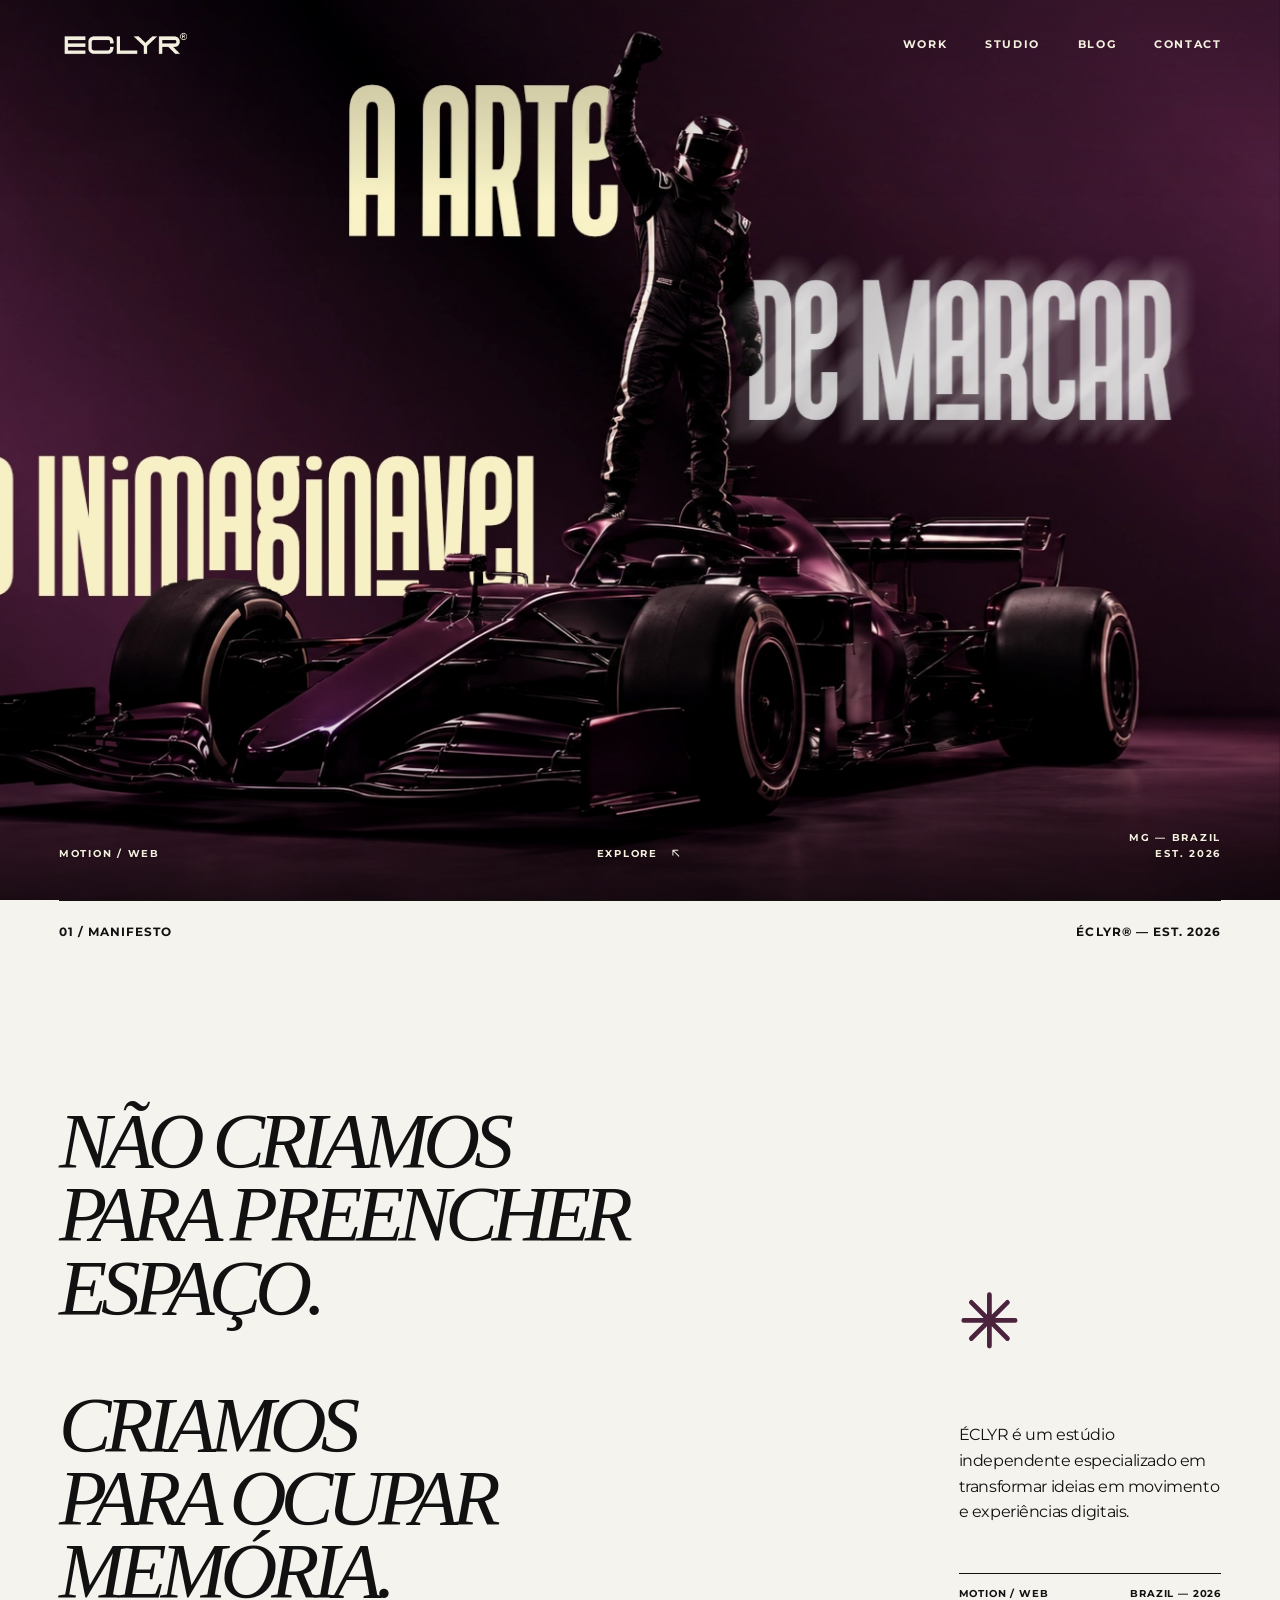
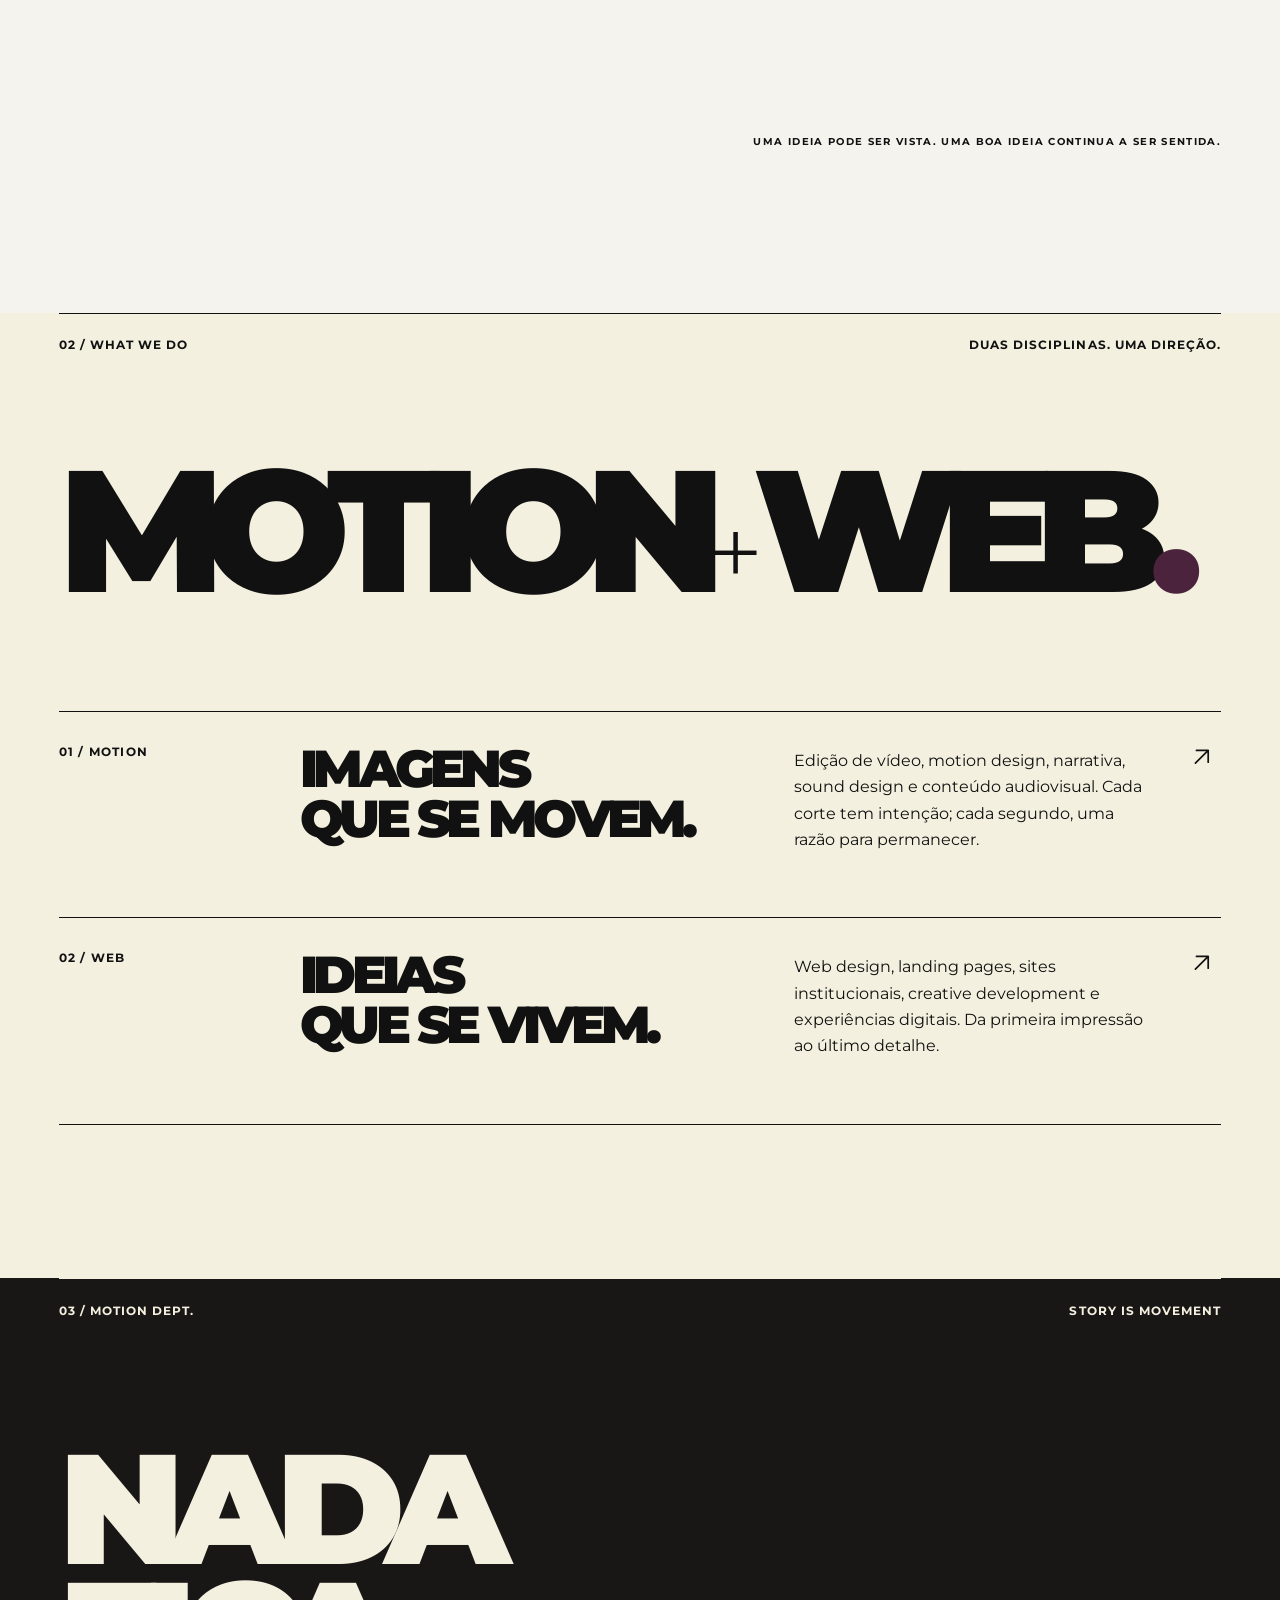
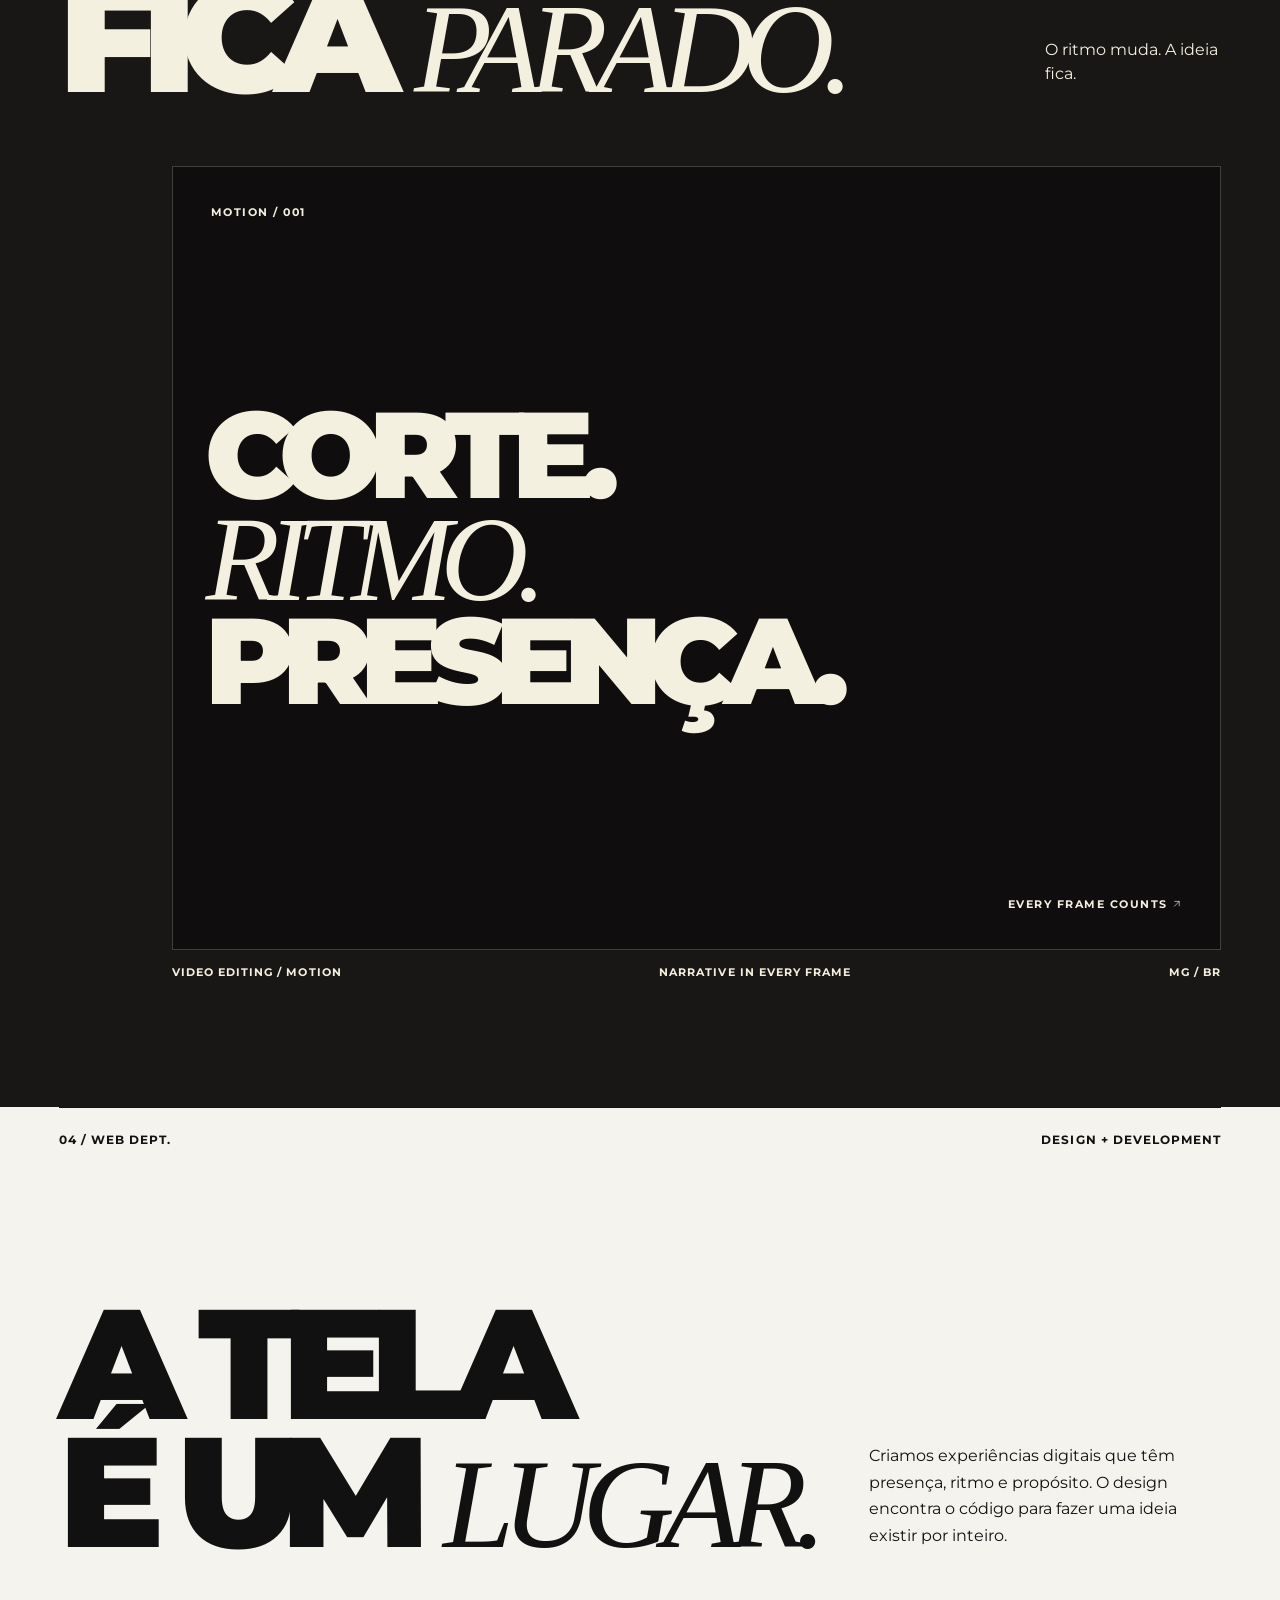
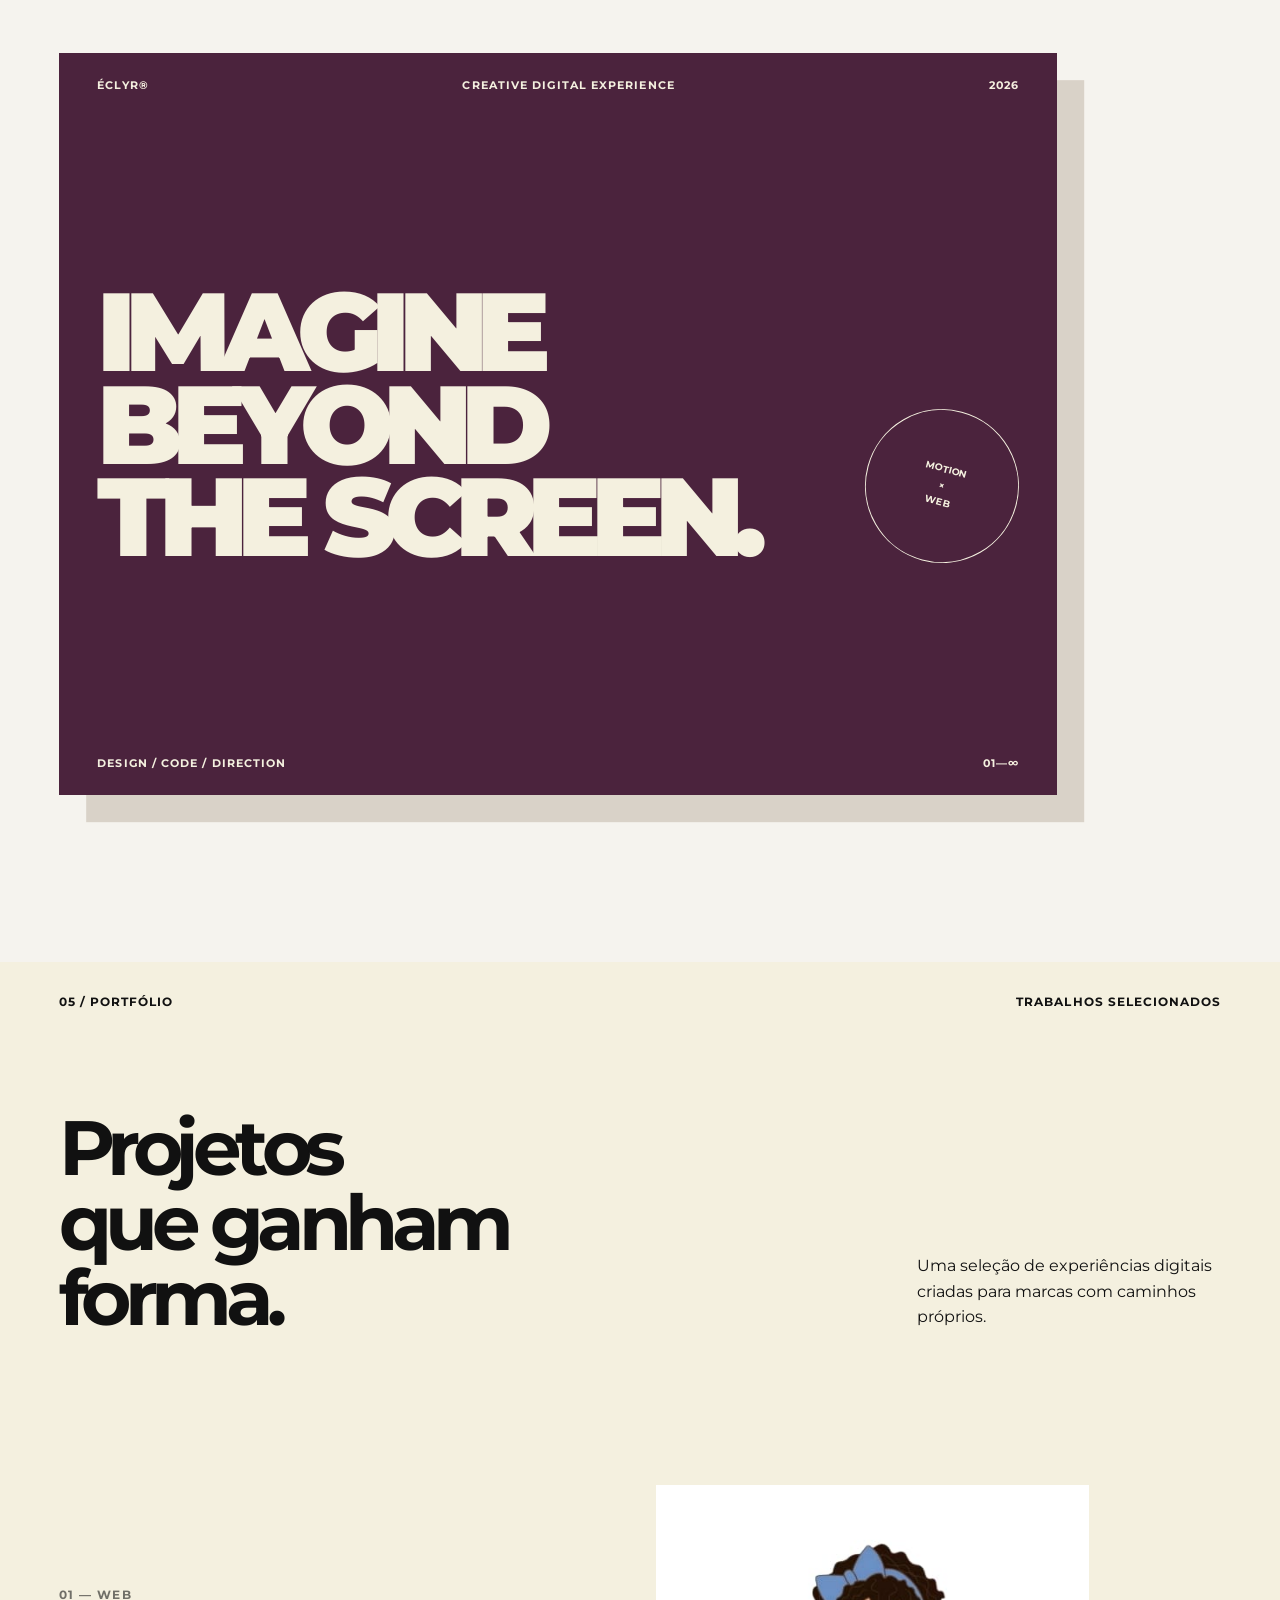
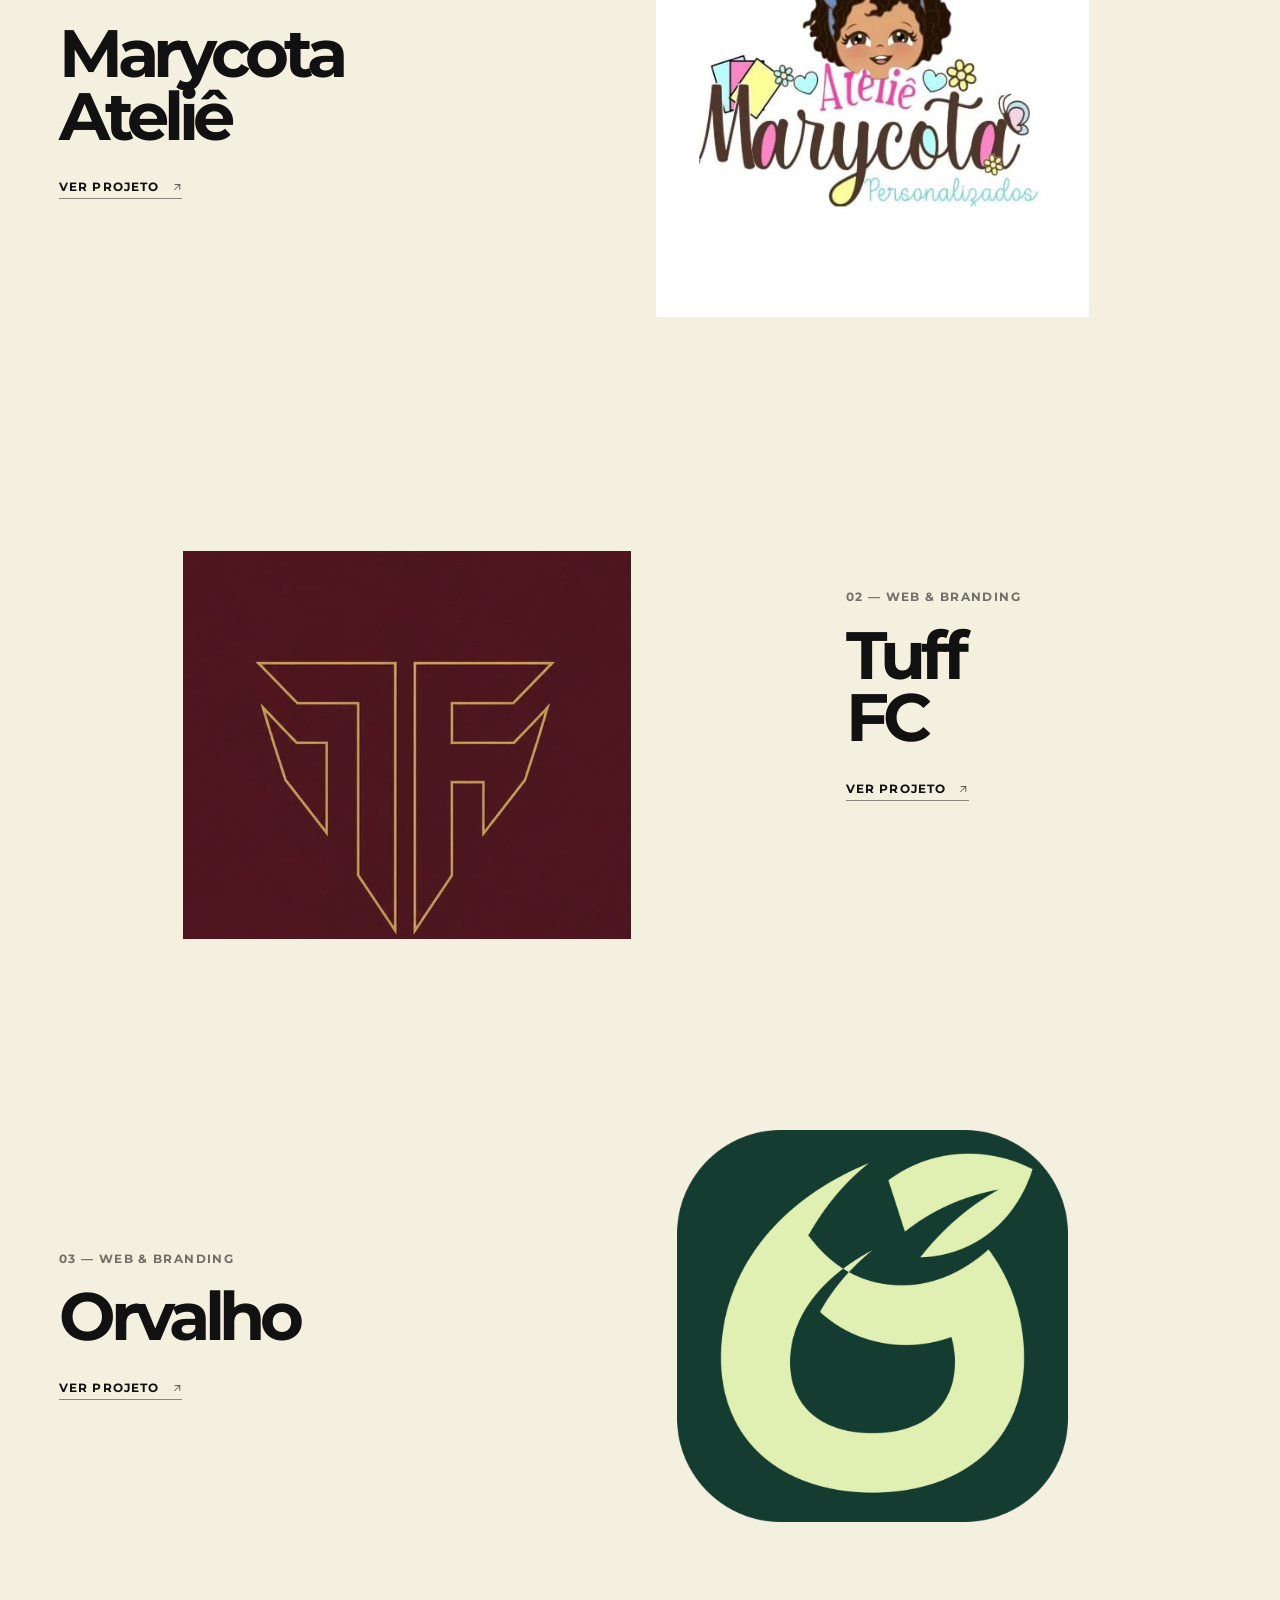
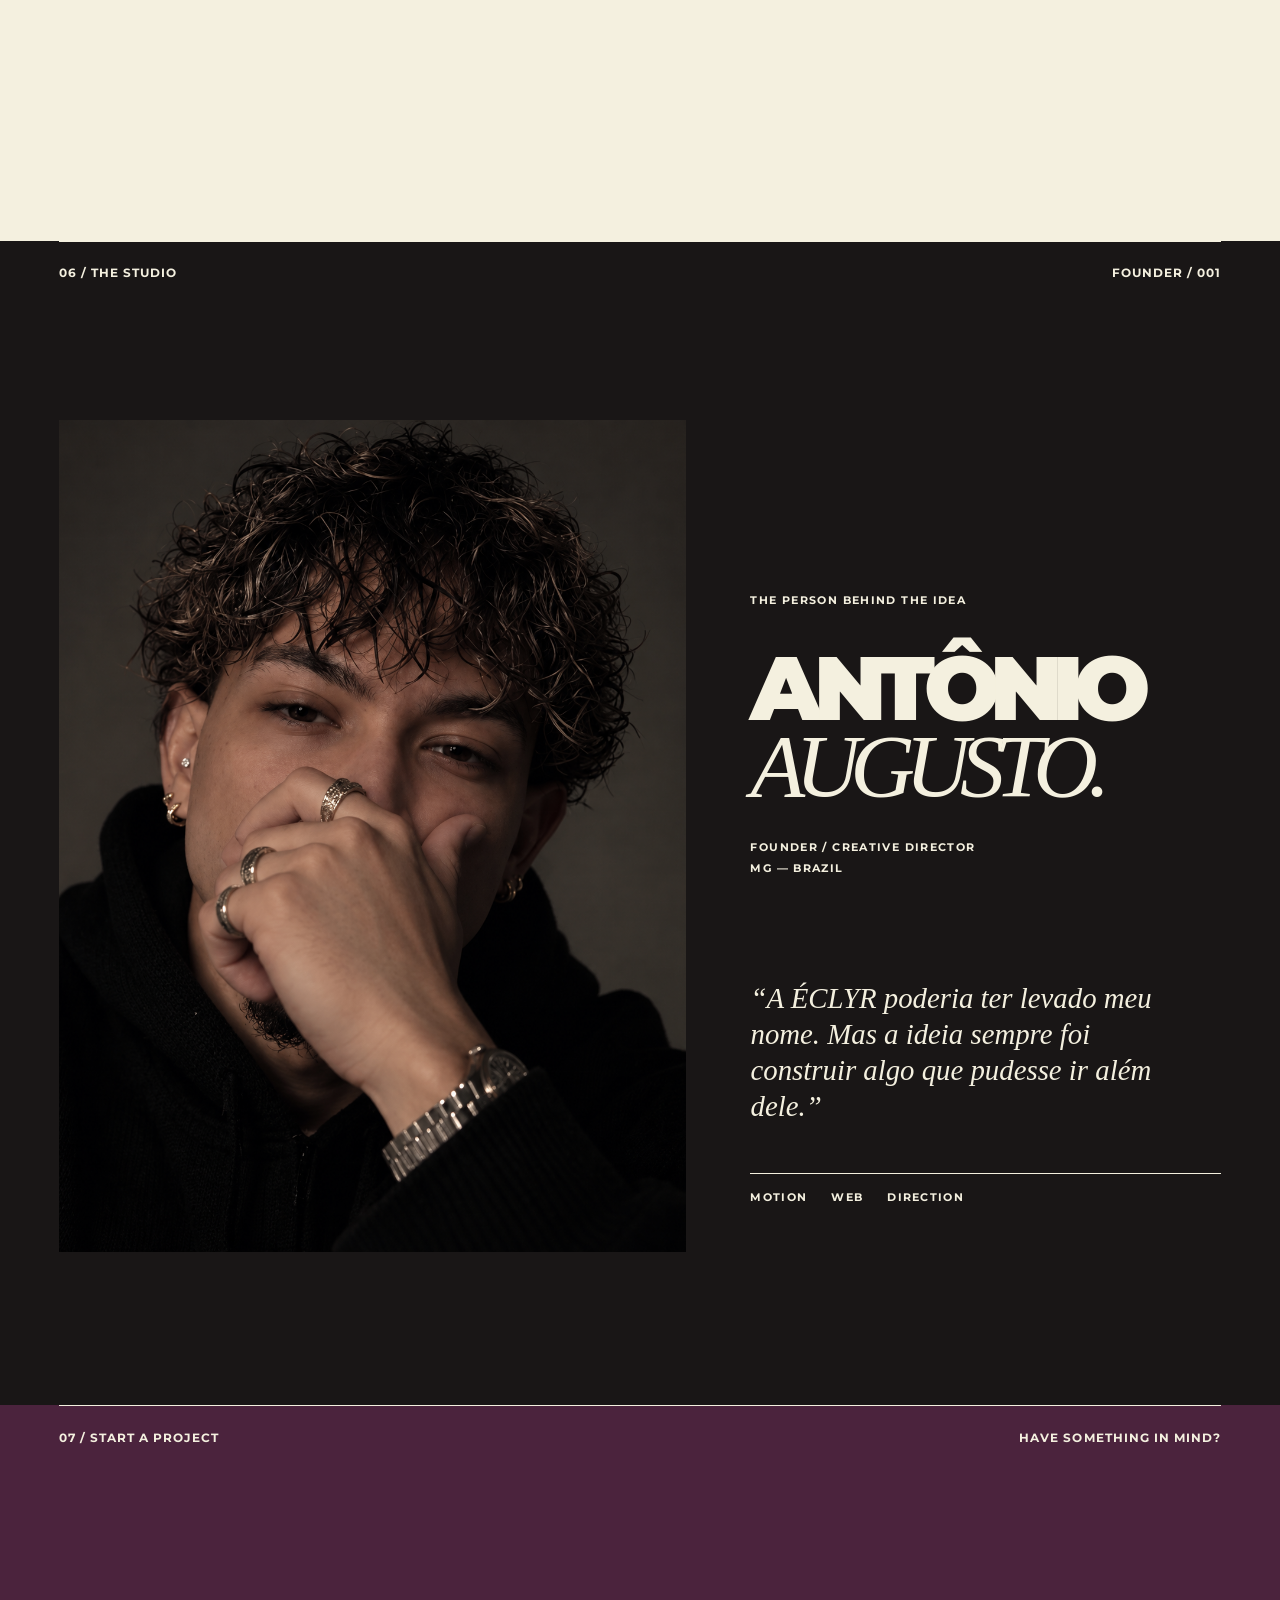
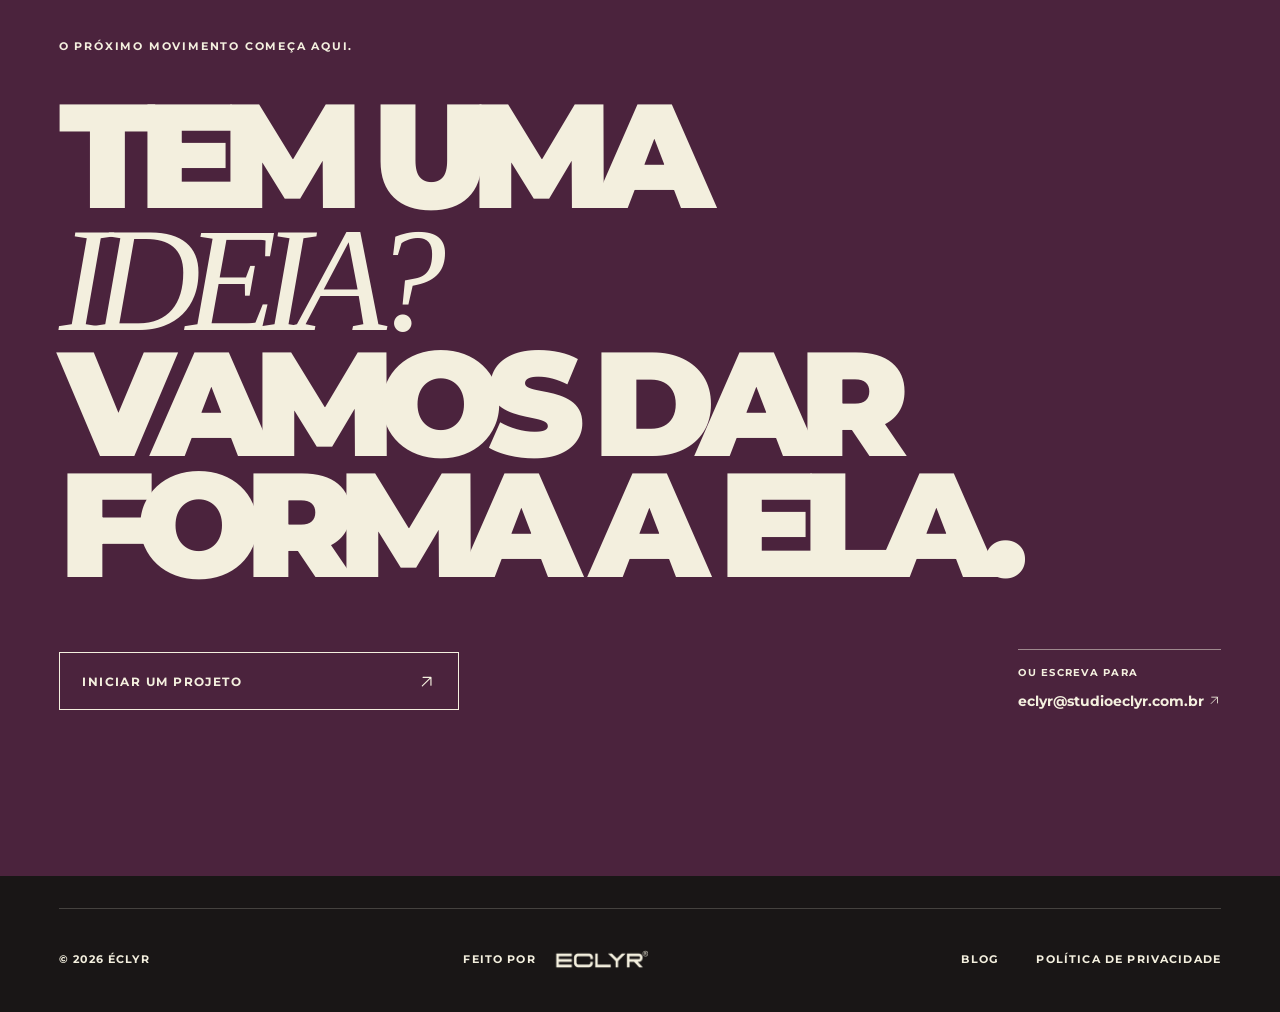
==== commit b7c8ddf2: "Replace eclyr.netlify.app with studioeclyr.com.br in canonical URLs, meta tags, sitemap and robots (" ====
--- a/index.html
+++ b/index.html
@@ -10,7 +10,7 @@
   <meta name="robots" content="index,follow,max-image-preview:large">
   <title>ÉCLYR® | Estúdio criativo de Motion, Web e Branding</title>
   <meta name="description" content="Estúdio criativo independente em Minas Gerais. Motion design, edição de vídeo, web design e branding para marcas que querem marcar o imaginário.">
-  <link rel="canonical" href="https://eclyr.netlify.app/">
+  <link rel="canonical" href="https://studioeclyr.com.br/">
   <link rel="icon" type="image/png" sizes="180x180" href="/assets/symbol.png">
   <link rel="apple-touch-icon" href="/assets/symbol.png">
   <link rel="preload" href="/assets/hero.webp" as="image" type="image/webp" fetchpriority="high" media="(min-width: 761px)">
@@ -21,8 +21,8 @@
   <meta property="og:site_name" content="ÉCLYR®">
   <meta property="og:title" content="ÉCLYR® — Motion, Web e Branding">
   <meta property="og:description" content="Motion design, web design e branding para ideias que permanecem no imaginário.">
-  <meta property="og:url" content="https://eclyr.netlify.app/">
-  <meta property="og:image" content="https://eclyr.netlify.app/assets/social-preview.png">
+  <meta property="og:url" content="https://studioeclyr.com.br/">
+  <meta property="og:image" content="https://studioeclyr.com.br/assets/social-preview.png">
   <meta property="og:image:alt" content="ÉCLYR® — projetos de web, motion e branding para marcas que ganham forma.">
   <meta property="og:image:width" content="1200">
   <meta property="og:image:height" content="630">
@@ -30,11 +30,11 @@
   <meta name="twitter:card" content="summary_large_image">
   <meta name="twitter:title" content="ÉCLYR® — Motion, Web e Branding">
   <meta name="twitter:description" content="Motion design, web design e branding para ideias que permanecem no imaginário.">
-  <meta name="twitter:image" content="https://eclyr.netlify.app/assets/social-preview.png">
+  <meta name="twitter:image" content="https://studioeclyr.com.br/assets/social-preview.png">
   <meta name="twitter:image:alt" content="ÉCLYR® — projetos de web, motion e branding para marcas que ganham forma.">
   <link rel="stylesheet" href="/styles.css">
   <script type="application/ld+json">
-  {"@context":"https://schema.org","@graph":[{"@type":"Organization","@id":"https://eclyr.netlify.app/#organization","name":"ÉCLYR","alternateName":"Studio ÉCLYR","url":"https://eclyr.netlify.app/","logo":"https://eclyr.netlify.app/assets/logo-ivory.png","description":"Estúdio criativo independente de motion design, web design, branding e experiências digitais em Minas Gerais.","founder":{"@type":"Person","name":"Antônio Augusto"},"email":"eclyr@studioeclyr.com.br","telephone":"+5531991555118","areaServed":{"@type":"Country","name":"Brasil"},"address":{"@type":"PostalAddress","addressRegion":"MG","addressCountry":"BR"},"sameAs":["https://www.instagram.com/studioeclyr"],"contactPoint":{"@type":"ContactPoint","contactType":"projetos","email":"eclyr@studioeclyr.com.br","url":"https://wa.me/5531991555118?text=Ol%C3%A1%21%20Vim%20pelo%20site%20da%20%C3%89CLYR%20e%20gostaria%20de%20conversar%20sobre%20um%20projeto.","availableLanguage":"Portuguese"}},{"@type":"WebSite","@id":"https://eclyr.netlify.app/#website","url":"https://eclyr.netlify.app/","name":"ÉCLYR® | Estúdio criativo de Motion, Web e Branding","description":"Estúdio criativo em Minas Gerais especializado em motion design, web design e branding.","inLanguage":"pt-BR","publisher":{"@id":"https://eclyr.netlify.app/#organization"}},{"@type":"Service","name":"Edição de vídeo e motion design","provider":{"@id":"https://eclyr.netlify.app/#organization"},"areaServed":"BR"},{"@type":"Service","name":"Web design e desenvolvimento de sites","provider":{"@id":"https://eclyr.netlify.app/#organization"},"areaServed":"BR"},{"@type":"Service","name":"Branding e identidade de marca","provider":{"@id":"https://eclyr.netlify.app/#organization"},"areaServed":"BR"}]}
+  {"@context":"https://schema.org","@graph":[{"@type":"Organization","@id":"https://studioeclyr.com.br/#organization","name":"ÉCLYR","alternateName":"Studio ÉCLYR","url":"https://studioeclyr.com.br/","logo":"https://studioeclyr.com.br/assets/logo-ivory.png","description":"Estúdio criativo independente de motion design, web design, branding e experiências digitais em Minas Gerais.","founder":{"@type":"Person","name":"Antônio Augusto"},"email":"eclyr@studioeclyr.com.br","telephone":"+5531991555118","areaServed":{"@type":"Country","name":"Brasil"},"address":{"@type":"PostalAddress","addressRegion":"MG","addressCountry":"BR"},"sameAs":["https://www.instagram.com/studioeclyr"],"contactPoint":{"@type":"ContactPoint","contactType":"projetos","email":"eclyr@studioeclyr.com.br","url":"https://wa.me/5531991555118?text=Ol%C3%A1%21%20Vim%20pelo%20site%20da%20%C3%89CLYR%20e%20gostaria%20de%20conversar%20sobre%20um%20projeto.","availableLanguage":"Portuguese"}},{"@type":"WebSite","@id":"https://studioeclyr.com.br/#website","url":"https://studioeclyr.com.br/","name":"ÉCLYR® | Estúdio criativo de Motion, Web e Branding","description":"Estúdio criativo em Minas Gerais especializado em motion design, web design e branding.","inLanguage":"pt-BR","publisher":{"@id":"https://studioeclyr.com.br/#organization"}},{"@type":"Service","name":"Edição de vídeo e motion design","provider":{"@id":"https://studioeclyr.com.br/#organization"},"areaServed":"BR"},{"@type":"Service","name":"Web design e desenvolvimento de sites","provider":{"@id":"https://studioeclyr.com.br/#organization"},"areaServed":"BR"},{"@type":"Service","name":"Branding e identidade de marca","provider":{"@id":"https://studioeclyr.com.br/#organization"},"areaServed":"BR"}]}
   </script>
 </head>
 <body>
